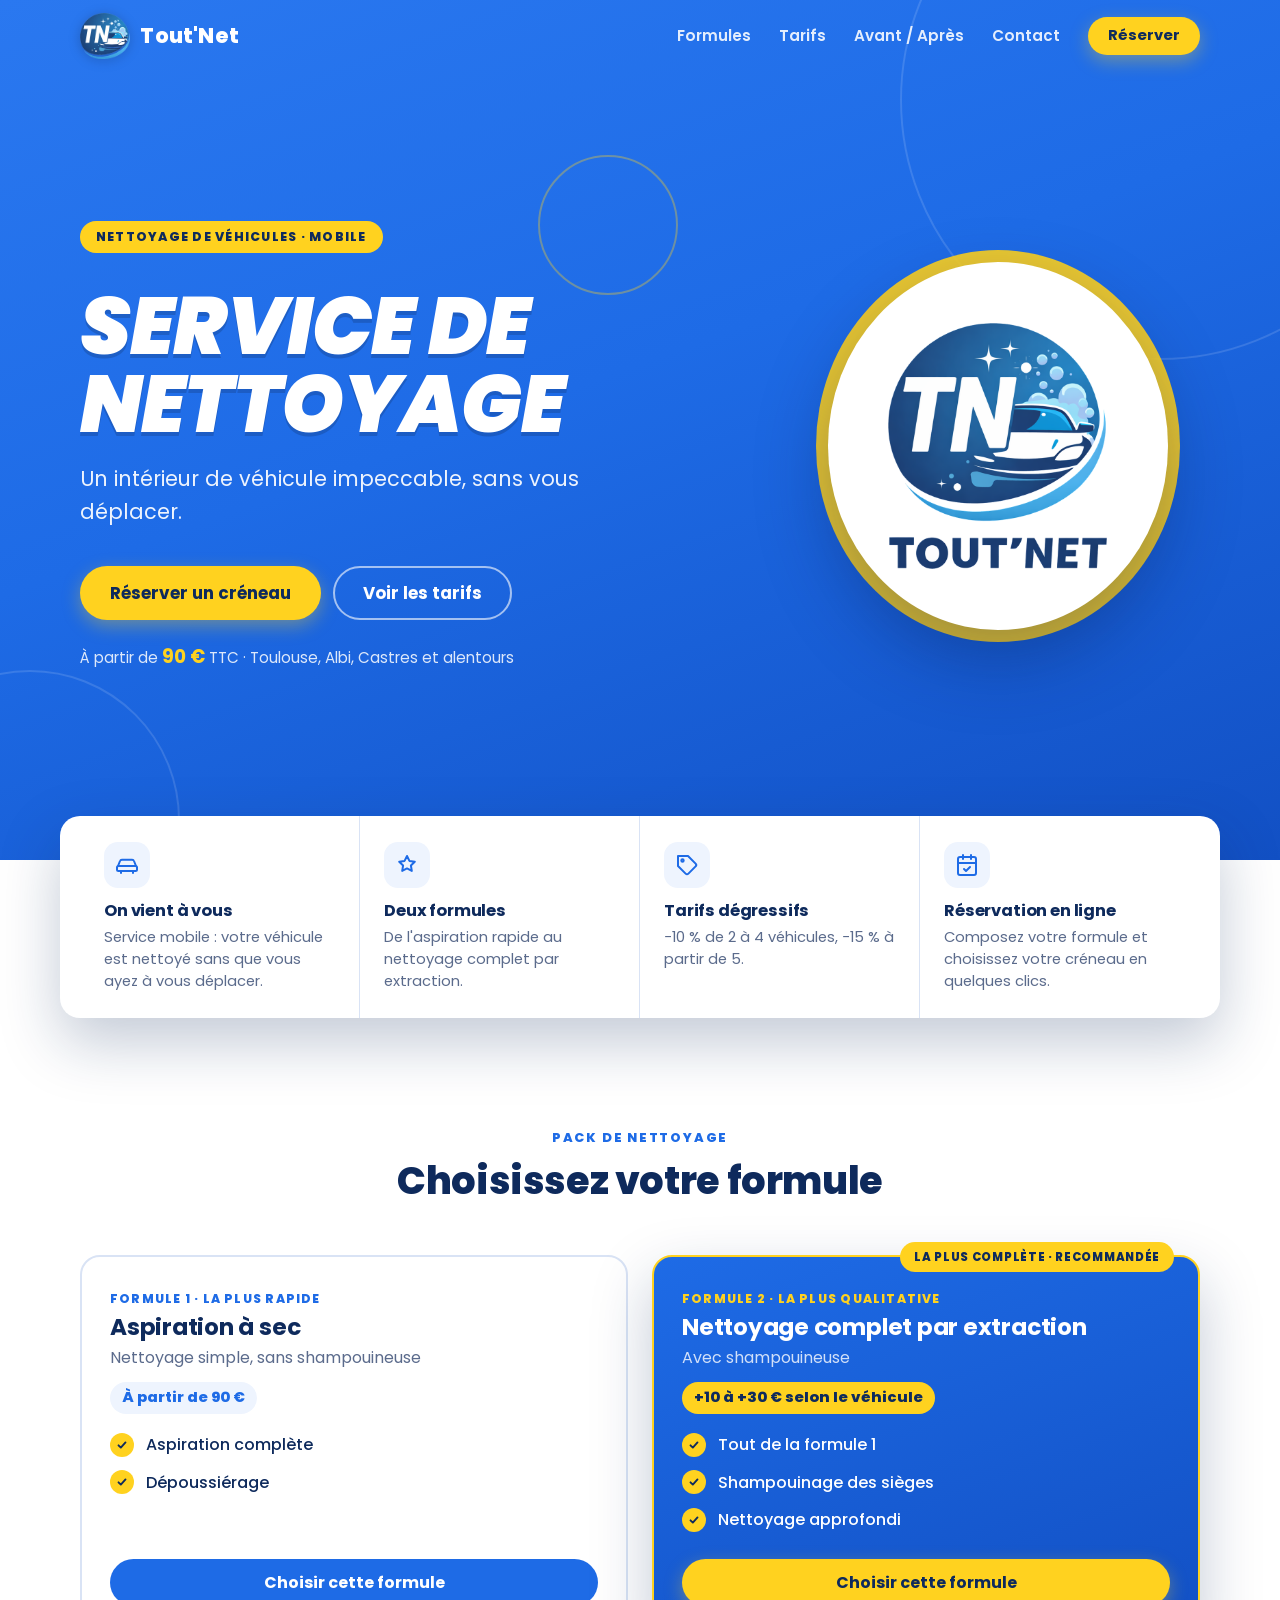
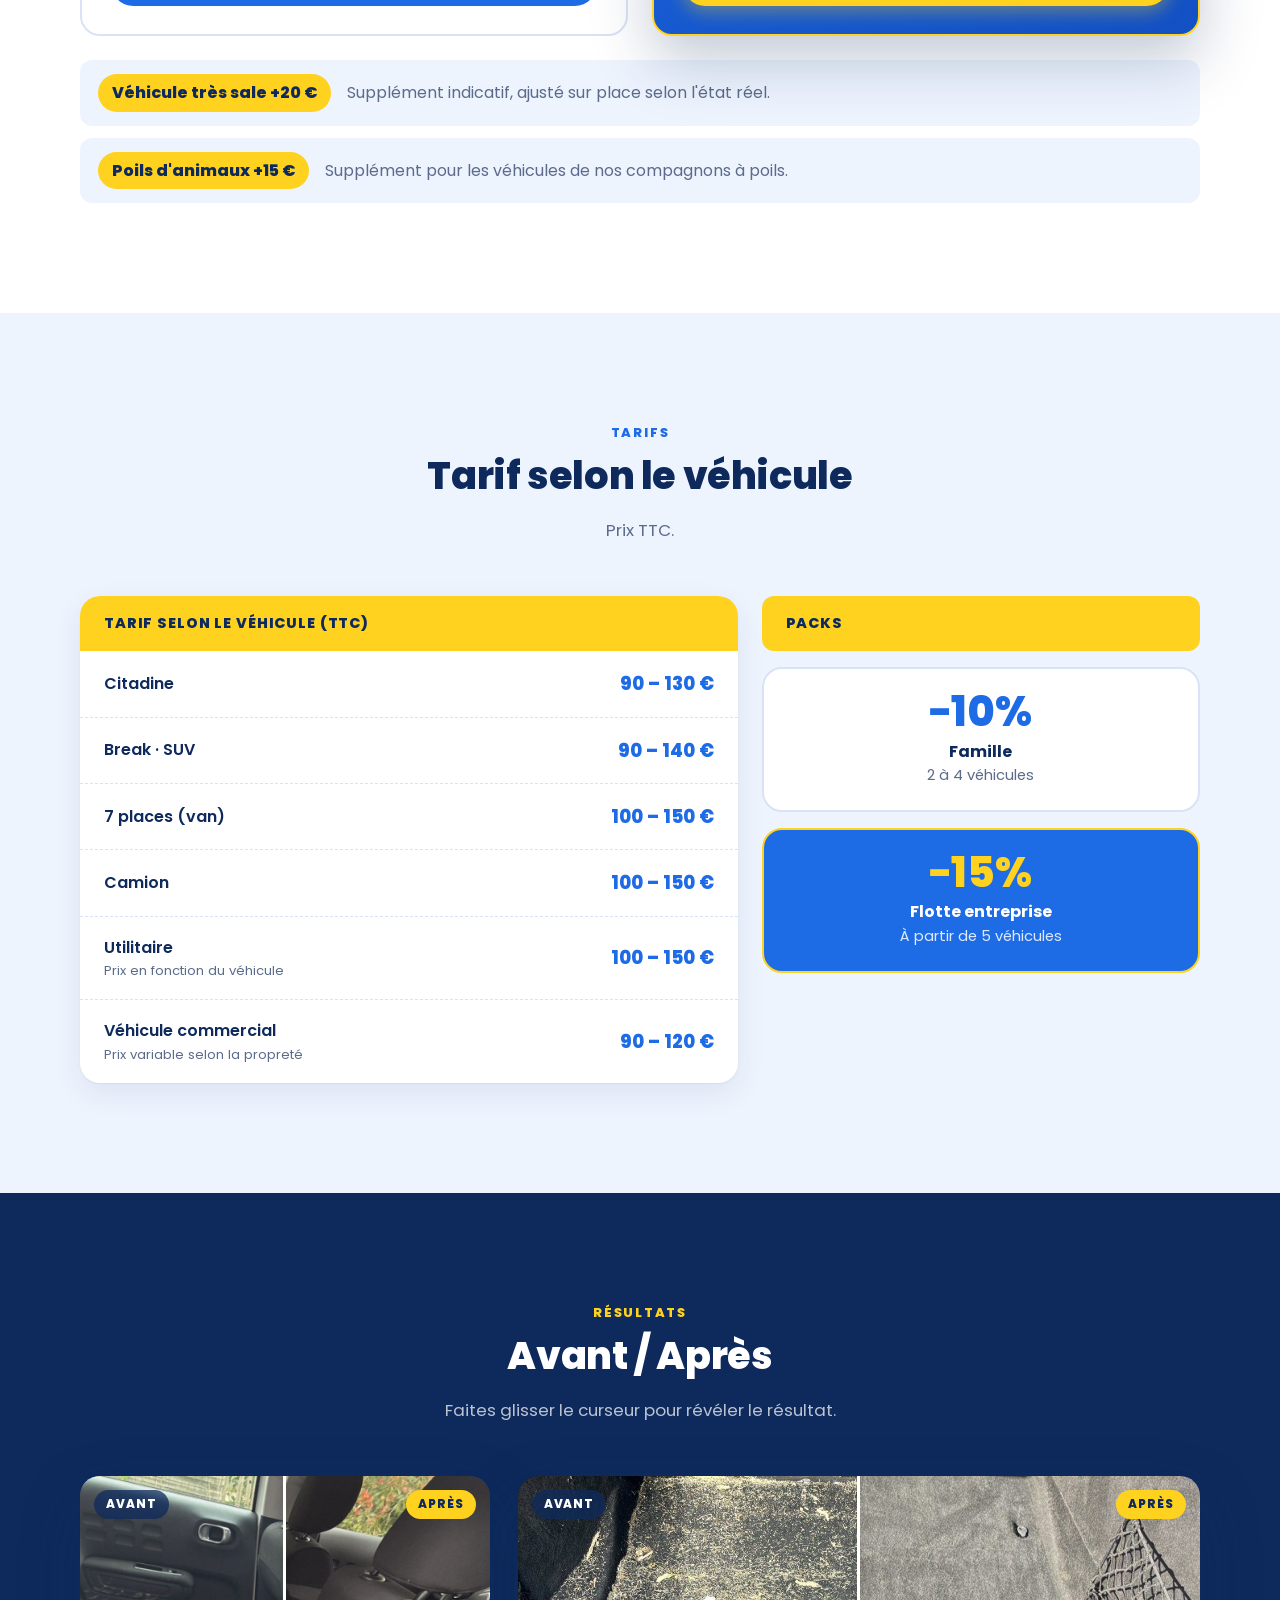
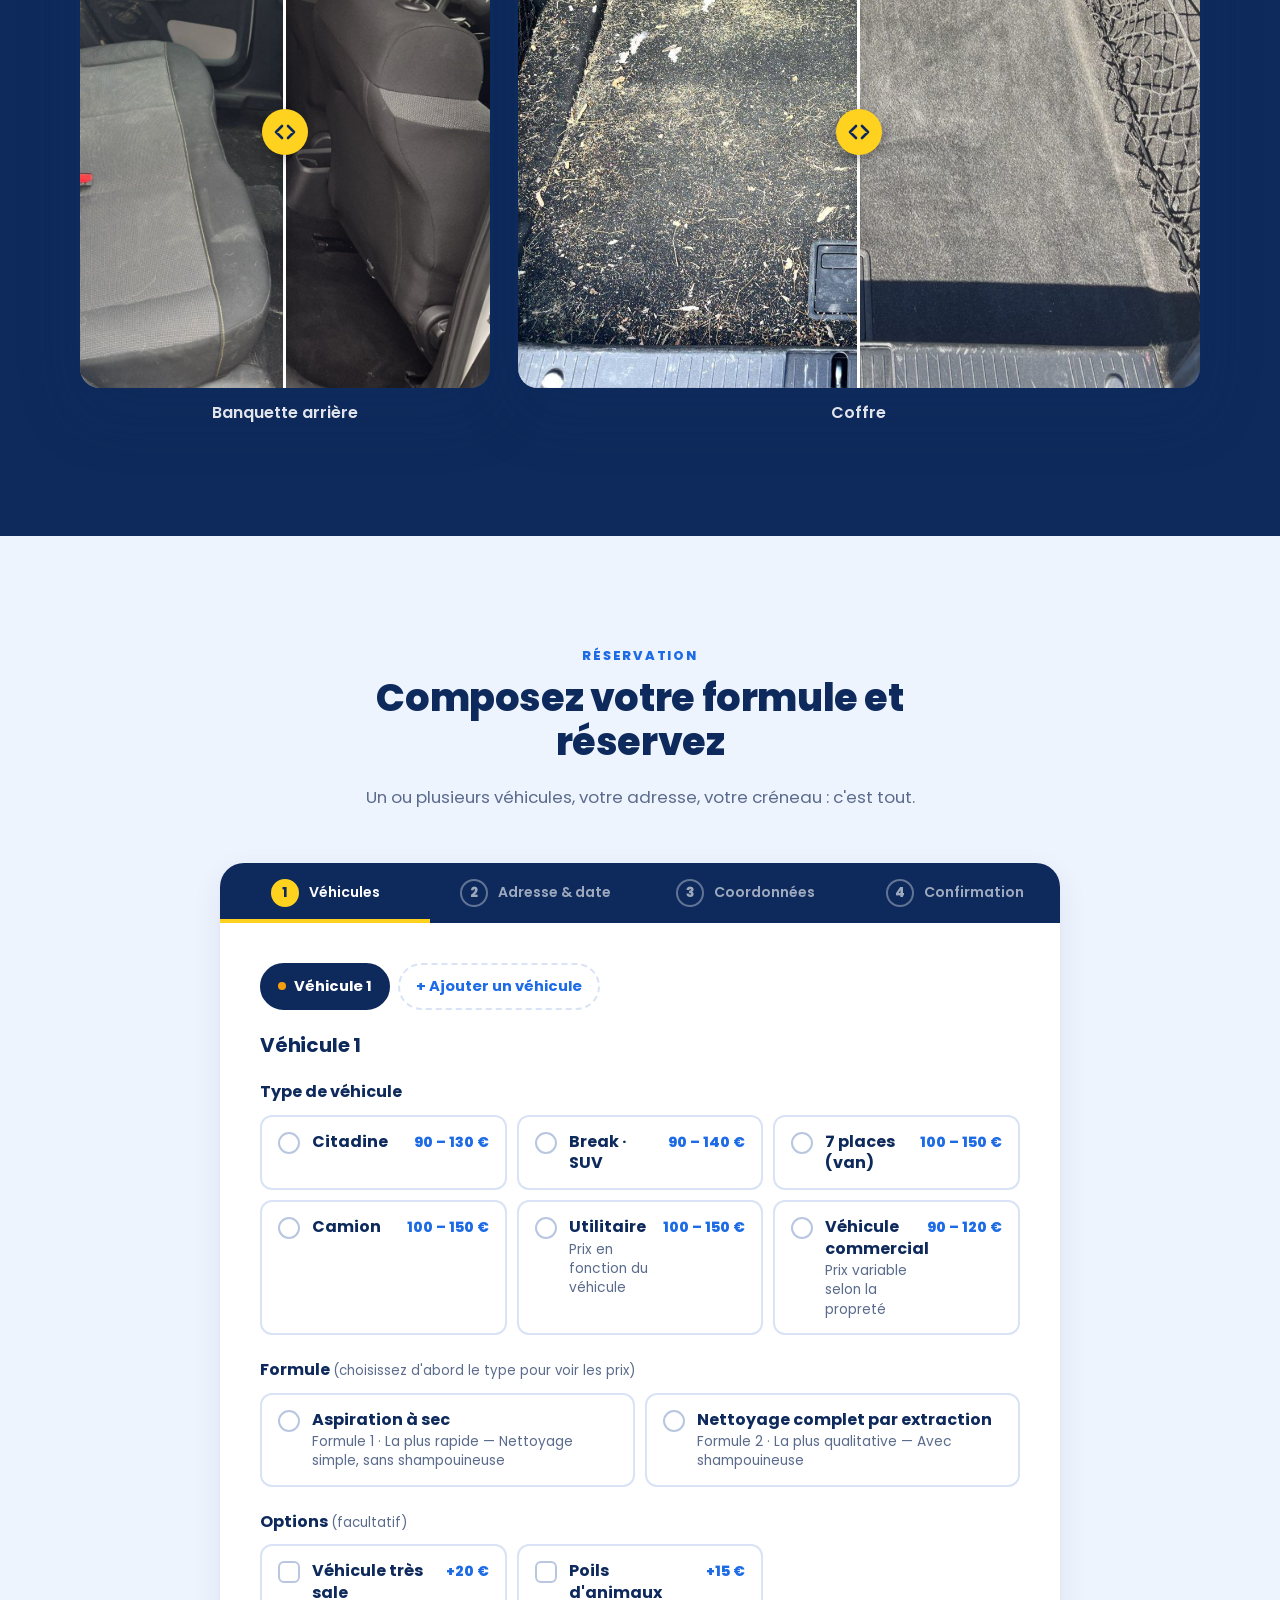
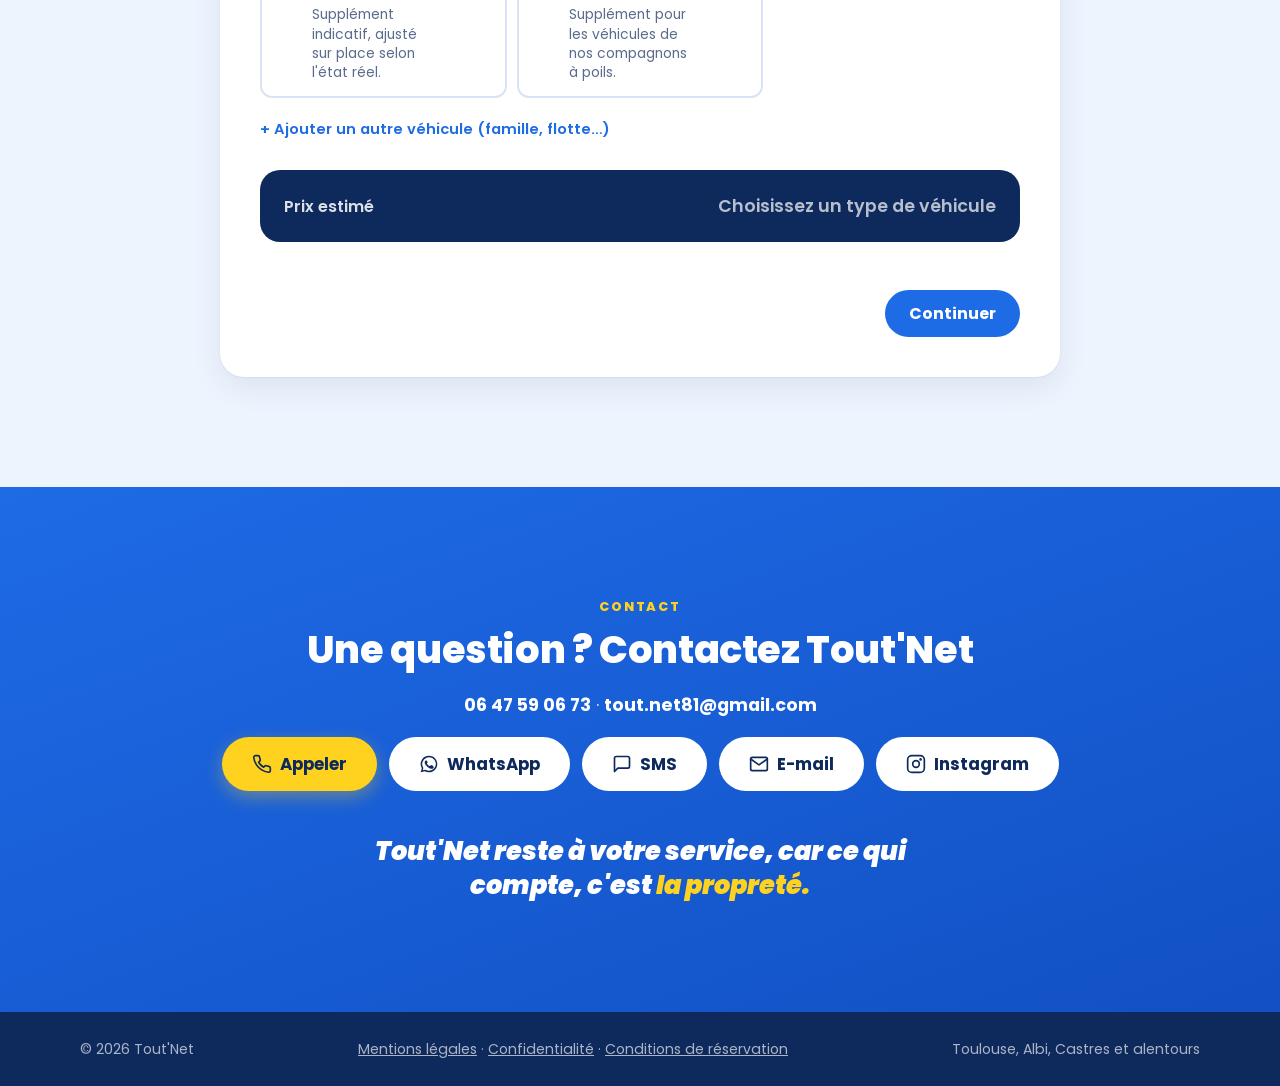
==== toutnet/site/index.html @ 3a89ee32 "Tout'Net : durée en bleu dans le calendrier, remise flotte, pages légales - Retrait de l'option « Vé" ====
<!doctype html>
<html lang="fr">
<head>
  <meta charset="utf-8">
  <meta name="viewport" content="width=device-width, initial-scale=1, viewport-fit=cover">
  <title>Tout'Net — Nettoyage de véhicules à domicile</title>
  <meta name="description" content="Tout'Net, nettoyage intérieur de véhicules à domicile. Aspiration à sec ou nettoyage complet par extraction, tarifs dégressifs et réservation en ligne.">
  <meta name="theme-color" content="#1559d6">

  <!-- Aperçu du lien partagé (Instagram, WhatsApp, SMS…) -->
  <meta property="og:type" content="website">
  <meta property="og:title" content="Tout'Net — Nettoyage de véhicules à domicile">
  <meta property="og:description" content="Un intérieur de véhicule impeccable, sans vous déplacer. Réservez votre créneau en ligne.">
  <meta property="og:image" content="assets/logo.png">

  <link rel="icon" href="assets/favicon.png" type="image/png">
  <link rel="apple-touch-icon" href="assets/apple-touch-icon.png">
  <link rel="stylesheet" href="css/fonts.css">
  <link rel="stylesheet" href="css/style.css">
</head>
<body>
  <a class="skip-link" href="#contenu">Aller au contenu</a>

  <!-- ============ EN-TÊTE ============ -->
  <header class="header" id="header">
    <div class="container header__inner">
      <a href="#accueil" class="brand" data-brand aria-label="Tout'Net — accueil"></a>
      <button class="nav-toggle" aria-expanded="false" aria-controls="nav" aria-label="Ouvrir le menu">
        <span></span><span></span><span></span>
      </button>
      <nav class="nav" id="nav" aria-label="Navigation principale">
        <a href="#formules">Formules</a>
        <a href="#tarifs">Tarifs</a>
        <a href="#avant-apres">Avant / Après</a>
        <a href="#contact">Contact</a>
        <a href="#reserver" class="btn btn--small btn--accent">Réserver</a>
      </nav>
    </div>
  </header>

  <main id="contenu">
    <!-- ============ ACCUEIL ============ -->
    <section class="hero" id="accueil">
      <div class="hero__deco" aria-hidden="true"><span></span><span></span><span></span></div>
      <div class="container hero__inner">
        <div class="hero__text">
          <p class="pill" data-badge></p>
          <h1 class="hero__title" data-accroche></h1>
          <p class="hero__lead" data-sous-accroche></p>
          <div class="hero__cta">
            <a href="#reserver" class="btn btn--accent btn--large">Réserver un créneau</a>
            <a href="#tarifs" class="btn btn--ghost btn--large">Voir les tarifs</a>
          </div>
          <p class="hero__from" data-hero-prix></p>
        </div>
        <div class="hero__logo" data-hero-logo></div>
      </div>
    </section>

    <!-- ============ AVANTAGES ============ -->
    <section class="perks" aria-label="Nos avantages">
      <div class="container perks__grid" data-avantages></div>
    </section>

    <!-- ============ PRÉSENTATION (masquée si vide) ============ -->
    <section class="section" id="presentation" data-presentation hidden>
      <div class="container about">
        <div class="about__media" data-presentation-photo></div>
        <div class="about__text">
          <p class="eyebrow">Présentation</p>
          <h2 data-presentation-titre></h2>
          <p data-presentation-texte></p>
        </div>
      </div>
    </section>

    <!-- ============ FORMULES ============ -->
    <section class="section" id="formules">
      <div class="container">
        <div class="section__head">
          <p class="eyebrow">Pack de nettoyage</p>
          <h2>Choisissez votre formule</h2>
        </div>
        <div class="formulas" data-formules></div>
        <div class="extras" data-options></div>
      </div>
    </section>

    <!-- ============ TARIFS ============ -->
    <section class="section section--tint" id="tarifs">
      <div class="container">
        <div class="section__head">
          <p class="eyebrow">Tarifs</p>
          <h2>Tarif selon le véhicule</h2>
          <p class="section__sub">Prix TTC.</p>
        </div>
        <div class="pricing">
          <div class="price-table" data-tarifs></div>
          <div class="packs" data-packs></div>
        </div>
      </div>
    </section>

    <!-- ============ AVANT / APRÈS ============ -->
    <section class="section section--dark" id="avant-apres">
      <div class="container">
        <div class="section__head">
          <p class="eyebrow">Résultats</p>
          <h2>Avant / Après</h2>
          <p class="section__sub">Faites glisser le curseur pour révéler le résultat.</p>
        </div>
        <div class="gallery" data-galerie></div>
      </div>
    </section>

    <!-- ============ RÉSERVATION ============ -->
    <section class="section section--tint" id="reserver">
      <div class="container container--narrow">
        <div class="section__head">
          <p class="eyebrow">Réservation</p>
          <h2>Composez votre formule et réservez</h2>
          <p class="section__sub">Un ou plusieurs véhicules, votre adresse, votre créneau : c'est tout.</p>
        </div>

        <div class="booking" data-booking>
          <ol class="steps" aria-label="Étapes de la réservation">
            <li class="steps__item"><span>1</span><em>Véhicules</em></li>
            <li class="steps__item"><span>2</span><em>Adresse &amp; date</em></li>
            <li class="steps__item"><span>3</span><em>Coordonnées</em></li>
            <li class="steps__item"><span>4</span><em>Confirmation</em></li>
          </ol>

          <form class="booking__form" data-form novalidate autocomplete="on">
            <!-- Étape 1 : véhicules -->
            <div class="step" data-step="1">
              <div class="vtabs" role="tablist" aria-label="Véhicules" data-vtabs></div>
              <div class="vpanel" data-vpanel></div>
              <div class="estimate" data-estimate aria-live="polite"></div>
            </div>

            <!-- Étape 2 : adresse & créneau -->
            <div class="step" data-step="2" hidden>
              <h3 class="step__title">Où intervient-on ?</h3>
              <p class="step__hint">Tout'Net se déplace à l'adresse de votre choix.</p>
              <div class="fields">
                <label class="field field--full">
                  <span>Adresse</span>
                  <input type="text" name="rue" autocomplete="street-address" placeholder="N° et nom de rue" required>
                </label>
                <label class="field">
                  <span>Code postal</span>
                  <input type="text" name="cp" autocomplete="postal-code" inputmode="numeric" maxlength="5" required>
                </label>
                <label class="field">
                  <span>Ville</span>
                  <input type="text" name="ville" autocomplete="address-level2" required>
                </label>
              </div>

              <h3 class="step__title">Choix de la date &amp; de l'heure</h3>
              <div class="slots" data-slots></div>
            </div>

            <!-- Étape 3 : coordonnées -->
            <div class="step" data-step="3" hidden>
              <h3 class="step__title">Vos coordonnées</h3>
              <div class="fields">
                <label class="field">
                  <span>Prénom</span>
                  <input type="text" name="prenom" autocomplete="given-name" required>
                </label>
                <label class="field">
                  <span>Nom</span>
                  <input type="text" name="nom" autocomplete="family-name" required>
                </label>
                <label class="field">
                  <span>Téléphone</span>
                  <input type="tel" name="telephone" autocomplete="tel" inputmode="tel" required>
                </label>
                <label class="field">
                  <span>E-mail</span>
                  <input type="email" name="email" autocomplete="email" inputmode="email" required>
                </label>
                <label class="field field--full">
                  <span>Précisions <small>(facultatif)</small></span>
                  <textarea name="remarques" rows="3" placeholder="Accès, stationnement, remarques sur le véhicule…"></textarea>
                </label>
                <!-- Piège anti-robots : ne pas remplir -->
                <label class="hp" aria-hidden="true">Site web <input type="text" name="website" tabindex="-1" autocomplete="off"></label>
              </div>
            </div>

            <!-- Étape 4 : confirmation -->
            <div class="step" data-step="4" hidden>
              <h3 class="step__title">Récapitulatif</h3>
              <div class="recap" data-recap></div>
              <div data-submit></div>
            </div>

            <p class="booking__error" data-error role="alert"></p>

            <div class="booking__nav" data-nav>
              <button type="button" class="btn btn--outline" data-prev hidden>Retour</button>
              <button type="button" class="btn btn--primary" data-next>Continuer</button>
            </div>
          </form>
        </div>
      </div>
    </section>

    <!-- ============ CONTACT ============ -->
    <section class="section section--blue" id="contact">
      <div class="container contact">
        <p class="eyebrow eyebrow--light">Contact</p>
        <h2>Une question ? Contactez Tout'Net</h2>
        <p class="contact__lines" data-contact-infos></p>
        <div class="contact__buttons" data-contact-buttons></div>
        <p class="contact__slogan" data-slogan></p>
      </div>
    </section>
  </main>

  <!-- ============ PIED DE PAGE ============ -->
  <footer class="footer">
    <div class="container footer__inner">
      <span data-footer-nom></span>
      <span class="footer__links"><a href="mentions-legales.html#mentions">Mentions légales</a> · <a href="mentions-legales.html#confidentialite">Confidentialité</a> · <a href="mentions-legales.html#conditions">Conditions de réservation</a></span>
      <span data-footer-zone></span>
    </div>
  </footer>

  <!-- Page de confirmation (après « Valider ma demande ») -->
  <div class="confirmation" data-confirmation role="dialog" aria-modal="true" aria-labelledby="confirmation-titre" hidden>
    <div class="confirmation__inner">
      <img class="confirmation__logo" src="assets/logo.png" alt="Tout'Net" width="120" height="135">
      <div class="done" data-confirmation-body></div>
    </div>
  </div>

  <!-- Bouton d'action fixe (mobile) -->
  <a href="#reserver" class="sticky-cta btn btn--accent" data-sticky-cta>Réserver un créneau</a>

  <script src="js/config.js"></script>
  <script src="js/main.js"></script>
  <script src="js/reservation.js"></script>
</body>
</html>
---- toutnet/site/css/fonts.css ----
/* Police Poppins hébergée sur le site (pas d'appel à Google Fonts). Licence : SIL Open Font License. */
@font-face {
  font-family: 'Poppins';
  font-style: italic;
  font-weight: 800;
  font-display: swap;
  src: url(../assets/fonts/poppins-800-italic.woff2) format('woff2');
  unicode-range: U+0000-00FF, U+0131, U+0152-0153, U+02BB-02BC, U+02C6, U+02DA, U+02DC, U+0304, U+0308, U+0329, U+2000-206F, U+20AC, U+2122, U+2191, U+2193, U+2212, U+2215, U+FEFF, U+FFFD;
}
@font-face {
  font-family: 'Poppins';
  font-style: italic;
  font-weight: 900;
  font-display: swap;
  src: url(../assets/fonts/poppins-900-italic.woff2) format('woff2');
  unicode-range: U+0000-00FF, U+0131, U+0152-0153, U+02BB-02BC, U+02C6, U+02DA, U+02DC, U+0304, U+0308, U+0329, U+2000-206F, U+20AC, U+2122, U+2191, U+2193, U+2212, U+2215, U+FEFF, U+FFFD;
}
@font-face {
  font-family: 'Poppins';
  font-style: normal;
  font-weight: 400;
  font-display: swap;
  src: url(../assets/fonts/poppins-400.woff2) format('woff2');
  unicode-range: U+0000-00FF, U+0131, U+0152-0153, U+02BB-02BC, U+02C6, U+02DA, U+02DC, U+0304, U+0308, U+0329, U+2000-206F, U+20AC, U+2122, U+2191, U+2193, U+2212, U+2215, U+FEFF, U+FFFD;
}
@font-face {
  font-family: 'Poppins';
  font-style: normal;
  font-weight: 500;
  font-display: swap;
  src: url(../assets/fonts/poppins-500.woff2) format('woff2');
  unicode-range: U+0000-00FF, U+0131, U+0152-0153, U+02BB-02BC, U+02C6, U+02DA, U+02DC, U+0304, U+0308, U+0329, U+2000-206F, U+20AC, U+2122, U+2191, U+2193, U+2212, U+2215, U+FEFF, U+FFFD;
}
@font-face {
  font-family: 'Poppins';
  font-style: normal;
  font-weight: 600;
  font-display: swap;
  src: url(../assets/fonts/poppins-600.woff2) format('woff2');
  unicode-range: U+0000-00FF, U+0131, U+0152-0153, U+02BB-02BC, U+02C6, U+02DA, U+02DC, U+0304, U+0308, U+0329, U+2000-206F, U+20AC, U+2122, U+2191, U+2193, U+2212, U+2215, U+FEFF, U+FFFD;
}
@font-face {
  font-family: 'Poppins';
  font-style: normal;
  font-weight: 700;
  font-display: swap;
  src: url(../assets/fonts/poppins-700.woff2) format('woff2');
  unicode-range: U+0000-00FF, U+0131, U+0152-0153, U+02BB-02BC, U+02C6, U+02DA, U+02DC, U+0304, U+0308, U+0329, U+2000-206F, U+20AC, U+2122, U+2191, U+2193, U+2212, U+2215, U+FEFF, U+FFFD;
}
@font-face {
  font-family: 'Poppins';
  font-style: normal;
  font-weight: 800;
  font-display: swap;
  src: url(../assets/fonts/poppins-800.woff2) format('woff2');
  unicode-range: U+0000-00FF, U+0131, U+0152-0153, U+02BB-02BC, U+02C6, U+02DA, U+02DC, U+0304, U+0308, U+0329, U+2000-206F, U+20AC, U+2122, U+2191, U+2193, U+2212, U+2215, U+FEFF, U+FFFD;
}
---- toutnet/site/css/style.css ----
/* =====================================================================
   TOUT'NET — STYLES
   Identité : bleu (logo / flyer) + jaune d'accent, police Poppins.
   Toutes les couleurs sont regroupées dans les variables ci-dessous.
   ===================================================================== */
:root {
  --c-blue: #1e6be6;        /* bleu principal (fond du flyer) */
  --c-blue-hover: #1557cc;
  --c-blue-deep: #1250c4;
  --c-navy: #0e2a5c;        /* bleu nuit (texte du logo) */
  --c-navy-2: #143a78;
  --c-sky: #5bb4f2;         /* bleu clair (vague du logo) */
  --c-yellow: #ffd21f;      /* jaune d'accent */
  --c-yellow-hover: #ffc800;
  --c-tint: #eef4fe;        /* fond bleuté clair */
  --c-text: #0e2a5c;
  --c-muted: #5b6b8c;
  --c-line: #d9e3f5;
  --c-white: #ffffff;
  --c-error: #d92d20;
  --c-success: #12a150;

  --font: "Poppins", system-ui, -apple-system, "Segoe UI", Roboto, Arial, sans-serif;
  --radius: 20px;
  --radius-sm: 12px;
  --shadow: 0 1px 2px rgba(14, 42, 92, .06), 0 10px 30px rgba(14, 42, 92, .08);
  --shadow-lg: 0 24px 60px rgba(14, 42, 92, .25);
  --header-h: 72px;
  --gutter: 20px;
}

*, *::before, *::after { box-sizing: border-box; }
[hidden] { display: none !important; }
html { scroll-behavior: smooth; scroll-padding-top: calc(var(--header-h) + 8px); -webkit-text-size-adjust: 100%; }
body {
  margin: 0; font-family: var(--font); font-size: 16px; line-height: 1.6;
  color: var(--c-text); background: var(--c-white);
  -webkit-font-smoothing: antialiased; overflow-x: hidden;
}
img { max-width: 100%; display: block; }
h1, h2, h3 { line-height: 1.15; margin: 0 0 .5em; letter-spacing: -.01em; font-weight: 800; }
h2 { font-size: clamp(1.7rem, 4vw, 2.4rem); }
h3 { font-size: 1.15rem; font-weight: 700; }
p { margin: 0 0 1em; }
a { color: inherit; }
button, input, textarea { font: inherit; }

.container { width: 100%; max-width: 1160px; margin: 0 auto; padding: 0 var(--gutter); }
.container--narrow { max-width: 880px; }
.skip-link { position: absolute; left: -9999px; top: 0; background: var(--c-white); padding: 8px 12px; z-index: 100; }
.skip-link:focus { left: 8px; top: 8px; }
:focus-visible { outline: 3px solid var(--c-yellow); outline-offset: 2px; }

.reperes .tbd { text-decoration: underline dashed rgba(91, 107, 140, .6); text-underline-offset: 4px; }
.tbd-muted { color: var(--c-muted); font-style: italic; }
.section--dark .tbd-muted { color: rgba(255,255,255,.6); }

/* ---------- Boutons ---------- */
.btn {
  display: inline-flex; align-items: center; justify-content: center; gap: 8px;
  padding: 12px 22px; border-radius: 999px; border: 2px solid transparent;
  font-weight: 700; font-size: 1rem; line-height: 1.2; text-decoration: none; text-align: center;
  cursor: pointer; transition: background .2s, color .2s, border-color .2s, transform .1s, box-shadow .2s;
  -webkit-tap-highlight-color: transparent;
}
.btn:active { transform: scale(.98); }
.btn:disabled { opacity: .55; cursor: not-allowed; }
.btn--primary { background: var(--c-blue); color: var(--c-white); }
.btn--primary:hover:not(:disabled) { background: var(--c-blue-hover); }
.btn--accent { background: var(--c-yellow); color: var(--c-navy); box-shadow: 0 6px 18px rgba(255, 210, 31, .35); }
.btn--accent:hover { background: var(--c-yellow-hover); }
.btn--ghost { border-color: rgba(255,255,255,.6); color: var(--c-white); }
.btn--ghost:hover { background: rgba(255,255,255,.12); border-color: var(--c-white); }
.btn--outline { border-color: var(--c-line); color: var(--c-navy); background: var(--c-white); }
.btn--outline:hover { border-color: var(--c-blue); color: var(--c-blue); }
.btn--white { background: var(--c-white); color: var(--c-navy); }
.btn--white:hover { background: var(--c-tint); }
.btn--small { padding: 8px 18px; font-size: .92rem; }
.btn--large { padding: 15px 28px; font-size: 1.05rem; }
.btn--block { width: 100%; }
.btn svg { width: 20px; height: 20px; flex: none; }

.pill {
  display: inline-block; background: var(--c-yellow); color: var(--c-navy); font-weight: 800;
  font-size: .78rem; letter-spacing: .1em; text-transform: uppercase; padding: 6px 16px; border-radius: 999px;
}
.eyebrow { text-transform: uppercase; letter-spacing: .14em; font-size: .8rem; font-weight: 800; color: var(--c-blue); margin-bottom: .8em; }
.eyebrow--light, .section--dark .eyebrow { color: var(--c-yellow); }

/* ---------- En-tête ---------- */
.header { position: fixed; inset: 0 0 auto; z-index: 50; height: var(--header-h); transition: background .25s, box-shadow .25s; }
.header.is-scrolled, .header.is-open { background: rgba(14, 42, 92, .94); backdrop-filter: blur(12px); -webkit-backdrop-filter: blur(12px); box-shadow: 0 6px 24px rgba(14,42,92,.25); }
.header__inner { height: 100%; display: flex; align-items: center; justify-content: space-between; gap: 16px; }
.brand { color: var(--c-white); text-decoration: none; font-weight: 800; font-size: 1.3rem; display: flex; align-items: center; gap: 10px; letter-spacing: .01em; }
.brand img { height: 46px; width: auto; filter: drop-shadow(0 2px 6px rgba(0,0,0,.2)); }
.nav { display: flex; align-items: center; gap: 28px; }
.nav a:not(.btn) { color: rgba(255,255,255,.88); text-decoration: none; font-weight: 600; font-size: .95rem; }
.nav a:not(.btn):hover { color: var(--c-yellow); }
.nav-toggle { display: none; background: none; border: 0; padding: 10px; margin-right: -10px; cursor: pointer; }
.nav-toggle span { display: block; width: 24px; height: 2px; background: var(--c-white); margin: 5px 0; border-radius: 2px; transition: transform .25s, opacity .25s; }
.nav-toggle[aria-expanded="true"] span:nth-child(1) { transform: translateY(7px) rotate(45deg); }
.nav-toggle[aria-expanded="true"] span:nth-child(2) { opacity: 0; }
.nav-toggle[aria-expanded="true"] span:nth-child(3) { transform: translateY(-7px) rotate(-45deg); }
@media (max-width: 860px) {
  .nav-toggle { display: block; }
  .nav {
    position: fixed; top: var(--header-h); left: 0; right: 0; flex-direction: column; align-items: stretch; gap: 0;
    background: rgba(14, 42, 92, .98); padding: 8px var(--gutter) 24px;
    transform: translateY(-8px); opacity: 0; visibility: hidden; transition: opacity .2s, transform .2s, visibility .2s;
  }
  .header.is-open .nav { transform: none; opacity: 1; visibility: visible; }
  .nav a:not(.btn) { padding: 14px 0; border-bottom: 1px solid rgba(255,255,255,.1); font-size: 1.05rem; }
  .nav .btn { margin-top: 16px; padding: 14px; }
}

/* ---------- Accueil ---------- */
.hero {
  position: relative; color: var(--c-white); overflow: hidden;
  background: linear-gradient(160deg, #2a78f0 0%, var(--c-blue) 45%, var(--c-blue-deep) 100%);
  padding: calc(var(--header-h) + 48px) 0 88px;
  min-height: min(100svh, 860px); display: flex; align-items: center;
}
.hero__deco span { position: absolute; border-radius: 50%; border: 2px solid rgba(255,255,255,.13); }
.hero__deco span:nth-child(1) { width: 520px; height: 520px; right: -140px; top: -160px; }
.hero__deco span:nth-child(2) { width: 300px; height: 300px; left: -120px; bottom: -110px; }
.hero__deco span:nth-child(3) { width: 140px; height: 140px; left: 42%; top: 18%; border-color: rgba(255,210,31,.35); }
.hero__inner { position: relative; display: grid; grid-template-columns: 1.25fr .75fr; gap: 40px; align-items: center; }
.hero__title {
  font-size: clamp(2.6rem, 8vw, 5rem); font-weight: 900; font-style: italic; text-transform: uppercase;
  line-height: .98; letter-spacing: -.01em; margin: 22px 0 18px; text-shadow: 0 4px 0 rgba(14, 42, 92, .25);
}
.hero__lead { font-size: clamp(1.05rem, 2.4vw, 1.3rem); color: rgba(255,255,255,.92); max-width: 560px; margin-bottom: 1.8em; }
.hero__cta { display: flex; flex-wrap: wrap; gap: 12px; }
.hero__from { margin: 22px 0 0; color: rgba(255,255,255,.85); font-size: .95rem; }
.hero__from strong { color: var(--c-yellow); font-size: 1.15rem; }
.hero__logo { display: grid; place-items: center; }
.hero__logo-badge {
  width: min(340px, 100%); aspect-ratio: 1; border-radius: 50%; background: var(--c-white);
  display: grid; place-items: center; padding: 15%; box-shadow: 0 30px 70px rgba(10, 30, 80, .35), 0 0 0 12px rgba(255,210,31,.9);
}
.hero__logo-badge img { width: 100%; height: 100%; object-fit: contain; }
@media (max-width: 860px) {
  .hero { min-height: 0; padding-bottom: 64px; }
  .hero__inner { grid-template-columns: 1fr; gap: 24px; }
  .hero__logo { order: -1; justify-content: start; }
  .hero__deco span:nth-child(3) { display: none; }
  .hero__logo-badge { width: 120px; box-shadow: 0 16px 40px rgba(10,30,80,.35), 0 0 0 6px rgba(255,210,31,.9); }
  .hero__title { margin-top: 16px; }
}

/* ---------- Avantages ---------- */
.perks { position: relative; z-index: 2; margin-top: -44px; }
.perks__grid {
  display: grid; grid-template-columns: repeat(4, 1fr); gap: 0;
  background: var(--c-white); border-radius: var(--radius); box-shadow: var(--shadow-lg); overflow: hidden;
}
.perk { padding: 26px 24px; border-right: 1px solid var(--c-line); }
.perk:last-child { border-right: 0; }
.perk__icon { width: 46px; height: 46px; border-radius: 14px; display: grid; place-items: center; background: var(--c-tint); color: var(--c-blue); margin-bottom: 14px; }
.perk__icon svg { width: 24px; height: 24px; }
.perk h3 { font-size: 1.02rem; margin-bottom: .3em; }
.perk p { color: var(--c-muted); font-size: .92rem; margin: 0; line-height: 1.5; }
@media (max-width: 960px) {
  .perks__grid { grid-template-columns: 1fr 1fr; }
  .perk:nth-child(2) { border-right: 0; }
  .perk:nth-child(-n+2) { border-bottom: 1px solid var(--c-line); }
}
@media (max-width: 520px) {
  .perks__grid { grid-template-columns: 1fr; }
  .perk { border-right: 0; border-bottom: 1px solid var(--c-line); display: grid; grid-template-columns: 46px 1fr; column-gap: 16px; padding: 20px; }
  .perk:last-child { border-bottom: 0; }
  .perk__icon { grid-row: span 2; margin: 0; }
}

/* ---------- Sections ---------- */
.section { padding: clamp(64px, 10vw, 110px) 0; }
.section--tint { background: var(--c-tint); }
.section--dark { background: var(--c-navy); color: var(--c-white); }
.section--blue { background: linear-gradient(160deg, var(--c-blue) 0%, var(--c-blue-deep) 100%); color: var(--c-white); }
.section__head { text-align: center; max-width: 680px; margin: 0 auto clamp(32px, 6vw, 52px); }
.section__sub { color: var(--c-muted); font-size: 1.05rem; margin: 0; }
.section--dark .section__sub { color: rgba(255,255,255,.72); }

/* ---------- Présentation ---------- */
.about { display: grid; grid-template-columns: 1fr 1.2fr; gap: clamp(32px, 6vw, 72px); align-items: center; }
.about__media { aspect-ratio: 4 / 5; border-radius: var(--radius); overflow: hidden; background: var(--c-tint); }
.about__media img { width: 100%; height: 100%; object-fit: cover; }
.about__text p { color: var(--c-muted); font-size: 1.08rem; white-space: pre-line; }
@media (max-width: 760px) { .about { grid-template-columns: 1fr; } .about__media { aspect-ratio: 4 / 3; } }

/* ---------- Formules ---------- */
.formulas { display: grid; grid-template-columns: 1fr 1fr; gap: 24px; align-items: stretch; }
@media (max-width: 760px) { .formulas { grid-template-columns: 1fr; } }
.formula {
  position: relative; display: flex; flex-direction: column; background: var(--c-white);
  border: 2px solid var(--c-line); border-radius: var(--radius); padding: 32px 28px 28px;
}
.formula__tag { font-size: .76rem; font-weight: 800; letter-spacing: .1em; text-transform: uppercase; color: var(--c-blue); margin-bottom: 6px; }
.formula h3 { font-size: 1.45rem; margin-bottom: 4px; }
.formula__sub { color: var(--c-muted); margin-bottom: 18px; }
.formula__price { display: inline-block; align-self: flex-start; font-weight: 800; color: var(--c-blue); background: var(--c-tint); padding: 4px 12px; border-radius: 999px; margin: -6px 0 18px; font-size: .92rem; }
.formula--featured .formula__price { color: var(--c-navy); background: var(--c-yellow); }
.formula ul { list-style: none; padding: 0; margin: 0 0 26px; display: grid; gap: 12px; }
.formula li { display: flex; align-items: center; gap: 12px; font-weight: 500; }
.check {
  width: 24px; height: 24px; border-radius: 50%; flex: none; background: var(--c-yellow) url("data:image/svg+xml,%3Csvg xmlns='http://www.w3.org/2000/svg' viewBox='0 0 24 24' fill='none' stroke='%230e2a5c' stroke-width='3.2' stroke-linecap='round' stroke-linejoin='round'%3E%3Cpath d='M6 12.5l4 4 8-9'/%3E%3C/svg%3E") center / 14px no-repeat;
}
.formula .btn { margin-top: auto; }
.formula--featured { background: linear-gradient(160deg, var(--c-blue) 0%, var(--c-blue-deep) 100%); border-color: var(--c-yellow); color: var(--c-white); box-shadow: var(--shadow-lg); }
.formula--featured .formula__tag { color: var(--c-yellow); }
.formula--featured .formula__sub { color: rgba(255,255,255,.8); }
.formula__badge {
  position: absolute; top: -15px; right: 24px; background: var(--c-yellow); color: var(--c-navy);
  font-size: .72rem; font-weight: 800; letter-spacing: .06em; text-transform: uppercase; padding: 6px 14px; border-radius: 999px;
}
.extras { margin-top: 24px; display: grid; gap: 12px; }
.extra {
  display: flex; align-items: center; gap: 16px; flex-wrap: wrap; background: var(--c-tint);
  border-radius: var(--radius-sm); padding: 14px 18px;
}
.extra__price { background: var(--c-yellow); color: var(--c-navy); font-weight: 800; padding: 6px 14px; border-radius: 999px; white-space: nowrap; }
.extra p { margin: 0; color: var(--c-muted); }

/* ---------- Tarifs ---------- */
.pricing { display: grid; grid-template-columns: 1.5fr 1fr; gap: 24px; align-items: start; }
@media (max-width: 860px) { .pricing { grid-template-columns: 1fr; } }
.price-table { background: var(--c-white); border-radius: var(--radius); box-shadow: var(--shadow); overflow: hidden; }
.price-table__head { background: var(--c-yellow); color: var(--c-navy); font-weight: 800; letter-spacing: .06em; text-transform: uppercase; font-size: .9rem; padding: 16px 24px; }
.price-row { display: flex; justify-content: space-between; align-items: center; gap: 16px; padding: 18px 24px; border-bottom: 1px dashed var(--c-line); }
.price-row:last-child { border-bottom: 0; }
.price-row__name { font-weight: 600; }
.price-row__name small { display: block; font-weight: 400; color: var(--c-muted); font-size: .82rem; }
.price-row__price { font-weight: 800; color: var(--c-blue); font-size: 1.15rem; white-space: nowrap; }
.packs { display: grid; gap: 16px; }
.packs__title { background: var(--c-yellow); color: var(--c-navy); font-weight: 800; letter-spacing: .06em; text-transform: uppercase; font-size: .9rem; padding: 16px 24px; border-radius: var(--radius-sm); }
.pack { background: var(--c-white); border: 2px solid var(--c-line); border-radius: var(--radius); padding: 22px; text-align: center; }
.pack__value { font-size: 2.6rem; font-weight: 900; line-height: 1; color: var(--c-blue); margin-bottom: 6px; }
.pack__name { font-weight: 700; }
.pack__desc { color: var(--c-muted); font-size: .92rem; }
.pack--strong { background: var(--c-blue); border-color: var(--c-yellow); color: var(--c-white); }
.pack--strong .pack__value { color: var(--c-yellow); }
.pack--strong .pack__desc { color: rgba(255,255,255,.85); }
.pricing__cta { margin-top: 32px; text-align: center; }

/* ---------- Avant / Après ---------- */
/* Les photos d'une même rangée ont la même hauteur (largeur proportionnelle au format) */
.gallery { display: flex; flex-wrap: wrap; gap: 28px; align-items: flex-start; }
.gallery figure { margin: 0; flex: var(--r, 1) 1 0; min-width: 260px; }
@media (max-width: 700px) { .gallery { display: grid; grid-template-columns: 1fr; } .gallery figure { min-width: 0; } }
.gallery figcaption { margin-top: 12px; font-weight: 600; text-align: center; }
.ba {
  --pos: 50%; position: relative; aspect-ratio: 4 / 3; border-radius: var(--radius); overflow: hidden;
  background: var(--c-navy-2); user-select: none; -webkit-user-select: none; touch-action: pan-y; box-shadow: var(--shadow-lg); cursor: ew-resize;
}
.ba img { position: absolute; inset: 0; width: 100%; height: 100%; object-fit: cover; pointer-events: none; }
.ba__before { clip-path: inset(0 calc(100% - var(--pos)) 0 0); }
.ba__label {
  position: absolute; top: 14px; padding: 5px 12px; border-radius: 999px; font-size: .74rem; font-weight: 800;
  letter-spacing: .08em; text-transform: uppercase; background: rgba(14, 42, 92, .75); color: var(--c-white); pointer-events: none;
}
.ba__label--before { left: 14px; }
.ba__label--after { right: 14px; background: var(--c-yellow); color: var(--c-navy); }
.ba__handle { position: absolute; top: 0; bottom: 0; left: var(--pos); width: 3px; margin-left: -1.5px; background: var(--c-white); pointer-events: none; box-shadow: 0 0 12px rgba(0,0,0,.35); }
.ba__handle::after {
  content: ""; position: absolute; top: 50%; left: 50%; width: 46px; height: 46px; transform: translate(-50%, -50%);
  border-radius: 50%; background: var(--c-yellow) url("data:image/svg+xml,%3Csvg xmlns='http://www.w3.org/2000/svg' viewBox='0 0 24 24' fill='none' stroke='%230e2a5c' stroke-width='2.6' stroke-linecap='round' stroke-linejoin='round'%3E%3Cpath d='M9 6l-6 6 6 6M15 6l6 6-6 6'/%3E%3C/svg%3E") center / 24px no-repeat;
  box-shadow: 0 4px 14px rgba(0,0,0,.3);
}
.ba__range { position: absolute; inset: 0; width: 100%; height: 100%; margin: 0; opacity: 0; cursor: ew-resize; -webkit-appearance: none; appearance: none; touch-action: pan-y; }
.ba__range:focus-visible + .ba__handle::after { outline: 3px solid var(--c-white); outline-offset: 3px; }

/* ---------- Réservation ---------- */
.booking { background: var(--c-white); border-radius: calc(var(--radius) + 4px); box-shadow: var(--shadow); overflow: hidden; }
.steps { list-style: none; margin: 0; padding: 0; display: grid; grid-template-columns: repeat(4, 1fr); background: var(--c-navy); }
.steps__item { display: flex; align-items: center; justify-content: center; gap: 10px; padding: 16px 6px; color: rgba(255,255,255,.6); font-size: .88rem; position: relative; }
.steps__item span { width: 28px; height: 28px; border-radius: 50%; display: grid; place-items: center; flex: none; border: 2px solid rgba(255,255,255,.35); font-weight: 800; font-size: .82rem; }
.steps__item em { font-style: normal; font-weight: 600; }
.steps__item::after { content: ""; position: absolute; left: 0; right: 0; bottom: 0; height: 4px; background: transparent; }
.steps__item.is-active { color: var(--c-white); }
.steps__item.is-active span { background: var(--c-yellow); border-color: var(--c-yellow); color: var(--c-navy); }
.steps__item.is-active::after { background: var(--c-yellow); }
.steps__item.is-done span { background: rgba(255,255,255,.18); border-color: transparent; color: var(--c-white); }
@media (max-width: 600px) { .steps__item { flex-direction: column; gap: 4px; padding: 12px 2px; font-size: .7rem; } }

.booking__form { padding: clamp(20px, 5vw, 40px); }
.step__title { font-size: clamp(1.15rem, 3vw, 1.4rem); margin: 0 0 6px; }
.step__title:not(:first-child) { margin-top: 32px; }
.step__hint { color: var(--c-muted); margin: 0 0 16px; }
.group-label { font-weight: 700; margin: 22px 0 10px; display: block; }
.group-label:first-child { margin-top: 0; }
.group-label small { font-weight: 400; color: var(--c-muted); }

/* Onglets véhicules */
.vtabs { display: flex; gap: 8px; overflow-x: auto; padding-bottom: 4px; margin-bottom: 20px; scrollbar-width: thin; }
.vtab {
  flex: none; display: inline-flex; align-items: center; gap: 8px; padding: 10px 16px; border-radius: 999px;
  border: 2px solid var(--c-line); background: var(--c-white); color: var(--c-navy); font-weight: 700; font-size: .92rem; cursor: pointer;
}
.vtab.is-active { background: var(--c-navy); border-color: var(--c-navy); color: var(--c-white); }
.vtab__dot { width: 8px; height: 8px; border-radius: 50%; background: #f59e0b; }
.vtab__dot.is-ok { background: var(--c-success); }
.vtab--add { border-style: dashed; color: var(--c-blue); }
.vtab--add:hover { border-color: var(--c-blue); }
.vpanel__head { display: flex; justify-content: space-between; align-items: center; gap: 12px; margin-bottom: 4px; }
.vpanel__head h3 { margin: 0; font-size: 1.25rem; }
.link-btn { background: none; border: 0; padding: 0; color: var(--c-blue); font-weight: 600; cursor: pointer; font-size: .92rem; }
.link-btn:hover { text-decoration: underline; }
.link-btn--danger { color: var(--c-error); }

.choices { display: grid; gap: 10px; grid-template-columns: repeat(auto-fill, minmax(190px, 1fr)); }
.choices--2 { grid-template-columns: repeat(auto-fit, minmax(240px, 1fr)); }
.choice { position: relative; display: block; cursor: pointer; }
.choice input { position: absolute; opacity: 0; width: 1px; height: 1px; }
.choice__box {
  display: flex; align-items: flex-start; gap: 12px; height: 100%; padding: 14px 16px;
  border: 2px solid var(--c-line); border-radius: var(--radius-sm); background: var(--c-white); transition: border-color .15s, background .15s, box-shadow .15s;
}
.choice:hover .choice__box { border-color: #b7c9ea; }
.choice input:checked + .choice__box { border-color: var(--c-blue); background: var(--c-tint); }
.choice input:focus-visible + .choice__box { box-shadow: 0 0 0 3px rgba(30, 107, 230, .35); }
.choice__mark { width: 22px; height: 22px; flex: none; border: 2px solid #b8c6e0; border-radius: 50%; margin-top: 1px; display: grid; place-items: center; background: var(--c-white); }
.choice--checkbox .choice__mark { border-radius: 6px; }
.choice input:checked + .choice__box .choice__mark { border-color: var(--c-blue); background: var(--c-blue); }
.choice input:checked + .choice__box .choice__mark::after {
  content: ""; width: 12px; height: 12px;
  background: url("data:image/svg+xml,%3Csvg xmlns='http://www.w3.org/2000/svg' viewBox='0 0 24 24' fill='none' stroke='white' stroke-width='3.5' stroke-linecap='round' stroke-linejoin='round'%3E%3Cpath d='M5 12l5 5L20 7'/%3E%3C/svg%3E") center / contain no-repeat;
}
.choice__body { flex: 1; min-width: 0; }
.choice__name { font-weight: 700; display: block; line-height: 1.35; }
.choice__desc { color: var(--c-muted); font-size: .86rem; display: block; margin-top: 2px; line-height: 1.4; }
.choice__price { font-weight: 800; color: var(--c-blue); font-size: .9rem; white-space: nowrap; }

.estimate { margin-top: 28px; border-radius: var(--radius); background: var(--c-navy); color: var(--c-white); padding: 22px 24px; display: grid; gap: 14px; }
.estimate__top { display: flex; justify-content: space-between; align-items: baseline; gap: 12px; flex-wrap: wrap; }
.estimate__label { font-weight: 600; color: rgba(255,255,255,.85); }
.estimate__total { font-size: 1.8rem; font-weight: 900; color: var(--c-yellow); white-space: nowrap; }
.estimate__total-row { border-top: 1px solid rgba(255,255,255,.18); padding-top: 14px; }
.estimate__vehicle { display: grid; gap: 6px; }
.estimate__vtitle { margin: 0; font-size: .78rem; font-weight: 800; letter-spacing: .1em; text-transform: uppercase; color: var(--c-yellow); }
.estimate__lines { list-style: none; padding: 0; margin: 0; display: grid; gap: 6px; font-size: .93rem; }
.estimate__lines li { display: flex; justify-content: space-between; gap: 12px; color: rgba(255,255,255,.9); }
.estimate__lines li span:last-child { white-space: nowrap; font-variant-numeric: tabular-nums; font-weight: 600; }
.estimate__lines li.is-option span:first-child { padding-left: 14px; position: relative; }
.estimate__lines li.is-option span:first-child::before { content: "+"; position: absolute; left: 0; color: var(--c-yellow); }
.estimate__lines li.is-subtotal { border-top: 1px dashed rgba(255,255,255,.2); padding-top: 6px; font-weight: 700; color: var(--c-white); }
.estimate__lines li.is-discount { color: var(--c-yellow); font-weight: 600; }
.estimate__foot { border-top: 1px solid rgba(255,255,255,.18); padding-top: 12px; }
.estimate__note { margin: 0; font-size: .8rem; color: rgba(255,255,255,.65); }
.estimate--empty .estimate__total { font-size: 1.1rem; color: rgba(255,255,255,.7); font-weight: 600; }
.recap__block .estimate { margin-top: 10px; }

.fields { display: grid; grid-template-columns: 1fr 1fr; gap: 14px; }
.field { display: grid; gap: 6px; font-weight: 600; font-size: .92rem; align-content: start; }
.field small { font-weight: 400; color: var(--c-muted); }
.field--full { grid-column: 1 / -1; }
.field input, .field textarea, .field select {
  font-weight: 400; font-size: 16px; padding: 12px 14px; border: 2px solid var(--c-line); border-radius: var(--radius-sm);
  background: var(--c-white); color: var(--c-text); width: 100%; resize: vertical;
}
.field input:focus, .field textarea:focus { outline: none; border-color: var(--c-blue); box-shadow: 0 0 0 3px rgba(30, 107, 230, .18); }
.field .is-invalid, .is-invalid { border-color: var(--c-error) !important; }
@media (max-width: 600px) { .fields { grid-template-columns: 1fr; } }
.hp { position: absolute; left: -9999px; width: 1px; height: 1px; overflow: hidden; }

/* Calendrier des disponibilités (style agenda : un jour par colonne) */
.slots__info { color: var(--c-muted); font-size: .92rem; margin: 0 0 12px; }
.slots__chosen { margin-top: 16px; padding: 12px 16px; border-radius: var(--radius-sm); background: var(--c-tint); font-weight: 600; }
.slots__msg { padding: 18px; border-radius: var(--radius-sm); background: var(--c-tint); color: var(--c-muted); margin: 0; }
.slots__msg p { margin: 0 0 10px; }
.demo-banner { background: #fff6d1; color: #6b5300; border: 1px dashed #e0b400; border-radius: var(--radius-sm); padding: 10px 14px; font-size: .86rem; margin: 0 0 14px; }
.cal { border: 1px solid var(--c-line); border-radius: var(--radius); padding: 16px clamp(10px, 2.5vw, 20px) 18px; background: var(--c-white); }
.cal__head { display: flex; align-items: center; justify-content: space-between; gap: 12px; margin-bottom: 10px; }
.cal__range { margin: 0; font-weight: 700; text-align: center; }
.cal__nav { width: 40px; height: 40px; border-radius: 50%; border: 2px solid var(--c-line); background: var(--c-white); color: var(--c-blue); font-size: 1.5rem; line-height: 1; cursor: pointer; display: grid; place-items: center; padding: 0 0 3px; }
.cal__nav:hover:not(:disabled) { border-color: var(--c-blue); }
.cal__nav:disabled { color: var(--c-line); cursor: default; }
.cal__grid { display: grid; gap: 8px; }
.cal__col { min-width: 0; display: grid; align-content: start; gap: 8px; }
.cal__day { margin: 0 0 4px; text-align: center; line-height: 1.3; }
.cal__wd { display: block; font-weight: 700; text-transform: capitalize; font-size: .92rem; }
.cal__dt { display: block; color: var(--c-muted); font-size: .82rem; }
.cal__slots { display: grid; gap: 6px; }
.cal__slot {
  width: 100%; padding: 9px 2px; border-radius: 8px; border: 0; background: var(--c-tint); color: var(--c-navy);
  font-weight: 600; font-size: .9rem; cursor: pointer; font-variant-numeric: tabular-nums; transition: background .15s, color .15s;
}
.cal__slot:hover { background: #dbe7fd; }
.cal__slot.is-active { background: var(--c-blue); color: var(--c-white); border-radius: 8px 8px 2px 2px; }
.cal__slot.is-block { background: #4d8cf0; color: var(--c-white); border-radius: 2px; cursor: default; animation: remplir .35s ease-out both; }
.cal__slot.is-block.is-last { border-radius: 2px 2px 8px 8px; }
.cal__slot.is-active { animation: remplir .25s ease-out both; }
.cal__slot:disabled { cursor: default; }
.cal__end { text-align: center; font-size: .78rem; font-weight: 700; color: var(--c-blue); margin-top: 2px; animation: remplir .35s ease-out both; }
@keyframes remplir { from { opacity: 0; transform: scaleY(.4); } to { opacity: 1; transform: none; } }
.cal__none { text-align: center; color: #b8c6e0; padding-top: 6px; }
@media (max-width: 520px) { .cal__slot { font-size: .82rem; padding: 8px 0; } .cal__wd { font-size: .82rem; } .cal__grid { gap: 5px; } }
.spinner { display: inline-block; width: 18px; height: 18px; border: 3px solid var(--c-line); border-top-color: var(--c-blue); border-radius: 50%; animation: spin .8s linear infinite; vertical-align: -4px; margin-right: 8px; }
@keyframes spin { to { transform: rotate(360deg); } }

/* Récapitulatif */
.recap { display: grid; gap: 14px; }
.recap__block { border: 1px solid var(--c-line); border-radius: var(--radius-sm); padding: 16px 18px; }
.recap__head { display: flex; justify-content: space-between; align-items: center; gap: 12px; margin-bottom: 6px; }
.recap__head h4 { margin: 0; font-size: .82rem; text-transform: uppercase; letter-spacing: .08em; color: var(--c-muted); }
.recap__block p { margin: 0; }
.recap__vehicle + .recap__vehicle { margin-top: 8px; padding-top: 8px; border-top: 1px dashed var(--c-line); }
.recap__vehicle strong { display: block; }
.recap__vehicle span { color: var(--c-muted); font-size: .92rem; }
.submit { margin-top: 22px; }
.submit__alt { margin-top: 18px; padding-top: 18px; border-top: 1px solid var(--c-line); }
.submit__alt p { color: var(--c-muted); font-size: .92rem; margin-bottom: 10px; }
.send-buttons { display: flex; flex-wrap: wrap; gap: 10px; }
.submit__feedback { color: var(--c-blue); font-weight: 600; font-size: .9rem; margin: 10px 0 0; min-height: 1.4em; }
.consent { color: var(--c-muted); font-size: .82rem; margin: 12px 0 0; }

.done { text-align: center; }
.done__icon { width: 76px; height: 76px; border-radius: 50%; background: var(--c-success); color: var(--c-white); display: grid; place-items: center; margin: 0 auto 18px; box-shadow: 0 10px 30px rgba(18,161,80,.35); }
.done__icon svg { width: 40px; height: 40px; }
.done h2 { font-size: clamp(1.5rem, 4.5vw, 2rem); }
.done p { color: var(--c-muted); max-width: 520px; margin-left: auto; margin-right: auto; }
.done .done__lead { color: var(--c-text); font-weight: 600; font-size: 1.08rem; }
.done__recap { list-style: none; padding: 0; margin: 22px auto; max-width: 520px; text-align: left; border: 1px solid var(--c-line); border-radius: var(--radius-sm); }
.done__recap li { display: flex; justify-content: space-between; gap: 16px; padding: 12px 16px; border-bottom: 1px solid var(--c-line); }
.done__recap li:last-child { border-bottom: 0; }
.done__recap span { color: var(--c-muted); }
.done__recap strong { text-align: right; }
.done__actions { display: flex; flex-wrap: wrap; justify-content: center; gap: 12px; margin-top: 8px; }
.done .demo-banner { max-width: 520px; margin: 0 auto 16px; }
.confirmation {
  position: fixed; inset: 0; z-index: 100; overflow-y: auto; background: linear-gradient(160deg, var(--c-blue) 0%, var(--c-blue-deep) 100%);
  padding: calc(24px + env(safe-area-inset-top)) max(16px, env(safe-area-inset-right)) calc(24px + env(safe-area-inset-bottom)) max(16px, env(safe-area-inset-left));
  display: grid; place-items: center;
}
.confirmation__inner { width: 100%; max-width: 640px; background: var(--c-white); border-radius: calc(var(--radius) + 4px); padding: clamp(24px, 6vw, 44px); box-shadow: var(--shadow-lg); }
.confirmation__logo { width: 84px; height: auto; margin: 0 auto 14px; }
.no-scroll, .no-scroll body { overflow: hidden; }

.booking__error { color: var(--c-error); font-weight: 600; min-height: 1.5em; margin: 16px 0 0; }
.booking__nav { display: flex; justify-content: space-between; gap: 12px; margin-top: 8px; }
.booking__nav [data-next] { margin-left: auto; }

/* ---------- Contact ---------- */
.contact { text-align: center; }
.contact h2 { color: var(--c-white); }
.contact__lines { font-size: 1.1rem; color: rgba(255,255,255,.9); }
.contact__lines a { color: var(--c-white); font-weight: 700; text-decoration: none; }
.contact__lines a:hover { color: var(--c-yellow); }
.contact__buttons { display: flex; flex-wrap: wrap; justify-content: center; gap: 12px; margin-top: 8px; }
.contact__slogan { margin: 44px auto 0; max-width: 640px; font-size: clamp(1.2rem, 3vw, 1.6rem); font-weight: 900; font-style: italic; line-height: 1.3; }
.contact__slogan em { color: var(--c-yellow); font-style: italic; }

/* ---------- Pied de page ---------- */
.footer { background: var(--c-navy); color: rgba(255,255,255,.65); font-size: .88rem; padding: 26px 0 calc(26px + env(safe-area-inset-bottom)); }
.footer__inner { display: flex; justify-content: space-between; gap: 12px; flex-wrap: wrap; }
.footer__links a { color: inherit; }
.footer__links a:hover { color: var(--c-yellow); }
.accept { display: flex; gap: 12px; align-items: flex-start; margin: 4px 0 16px; font-size: .92rem; cursor: pointer; }
.accept input { width: 20px; height: 20px; margin-top: 2px; flex: none; accent-color: var(--c-blue); }
.accept.is-invalid { color: var(--c-error); }
.accept a, .consent a { color: var(--c-blue); }

/* ---------- CTA fixe mobile ---------- */
.sticky-cta {
  position: fixed; left: var(--gutter); right: var(--gutter); bottom: calc(14px + env(safe-area-inset-bottom)); z-index: 40;
  padding: 15px; display: none; transform: translateY(160%); transition: transform .3s;
}
.sticky-cta.is-visible { transform: none; }
@media (max-width: 760px) { .sticky-cta { display: flex; } }

@media (prefers-reduced-motion: reduce) {
  html { scroll-behavior: auto; }
  *, *::before, *::after { transition: none !important; animation: none !important; }
}
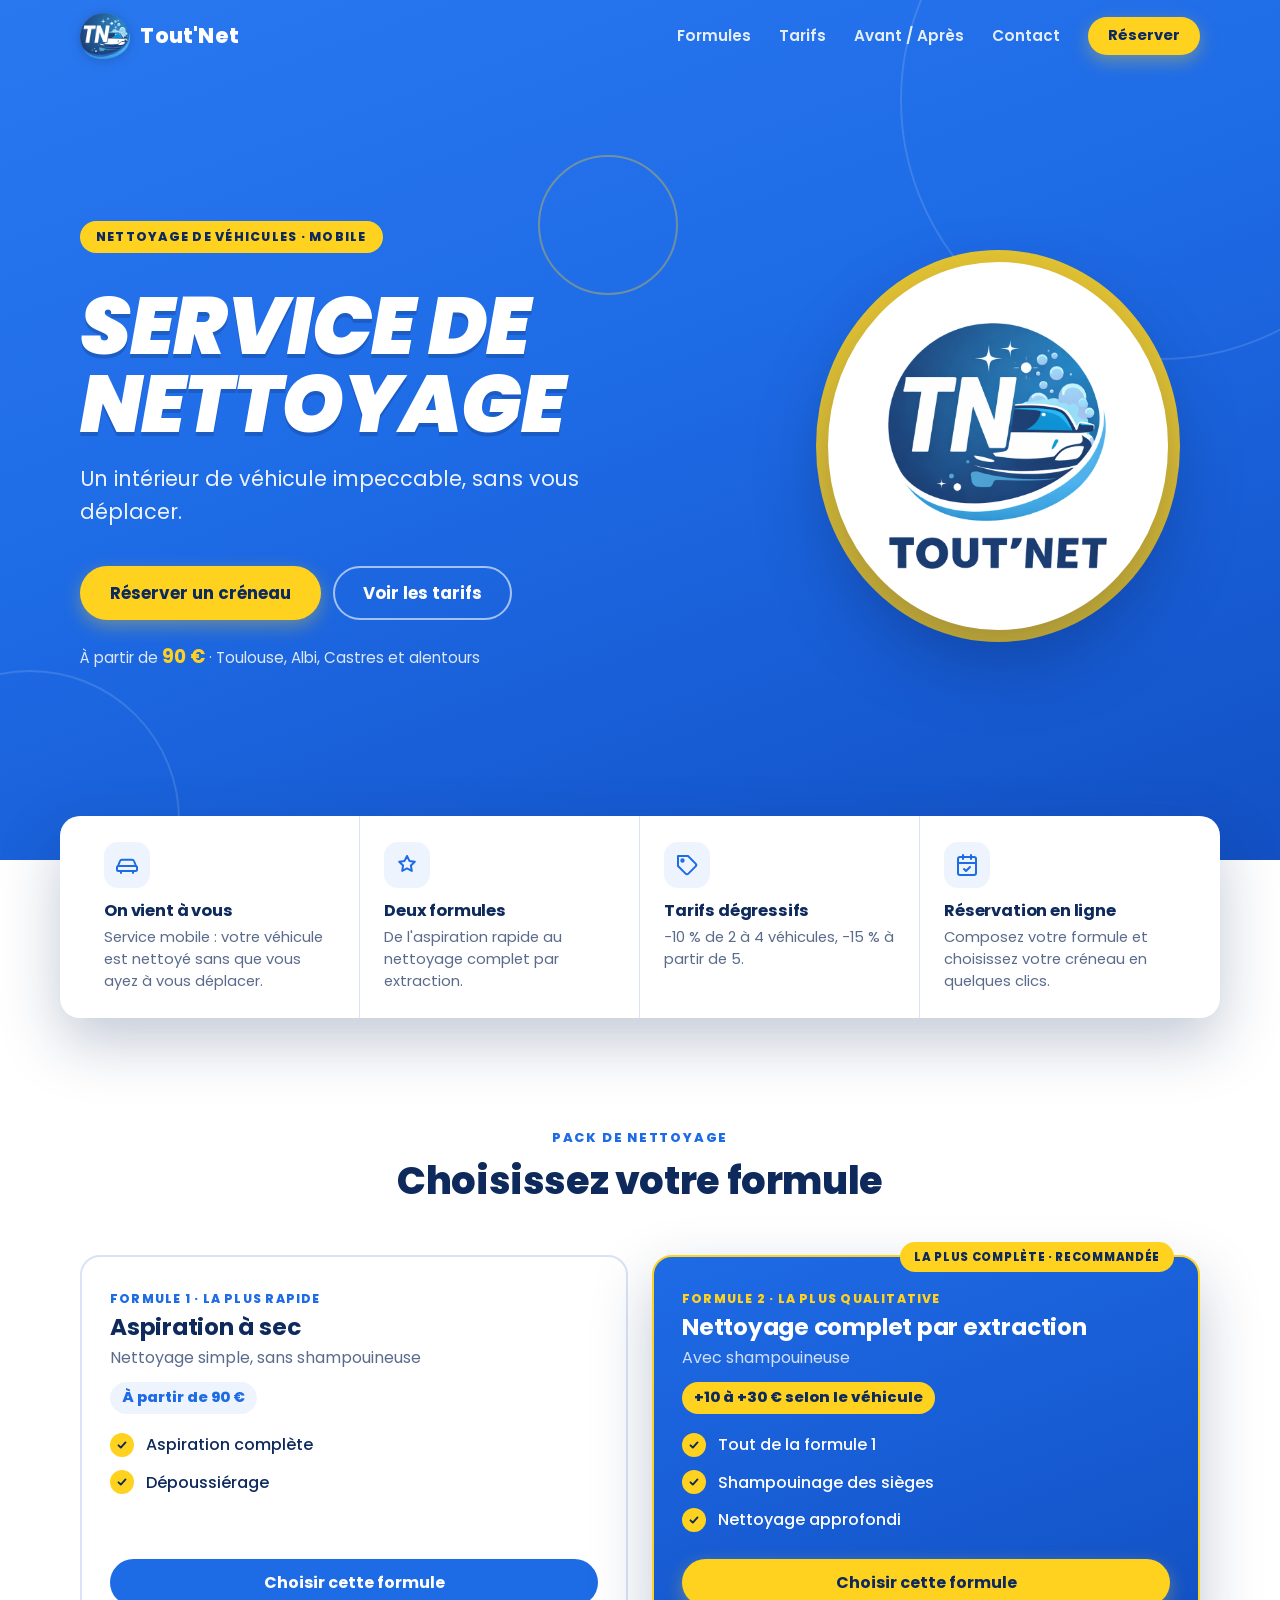
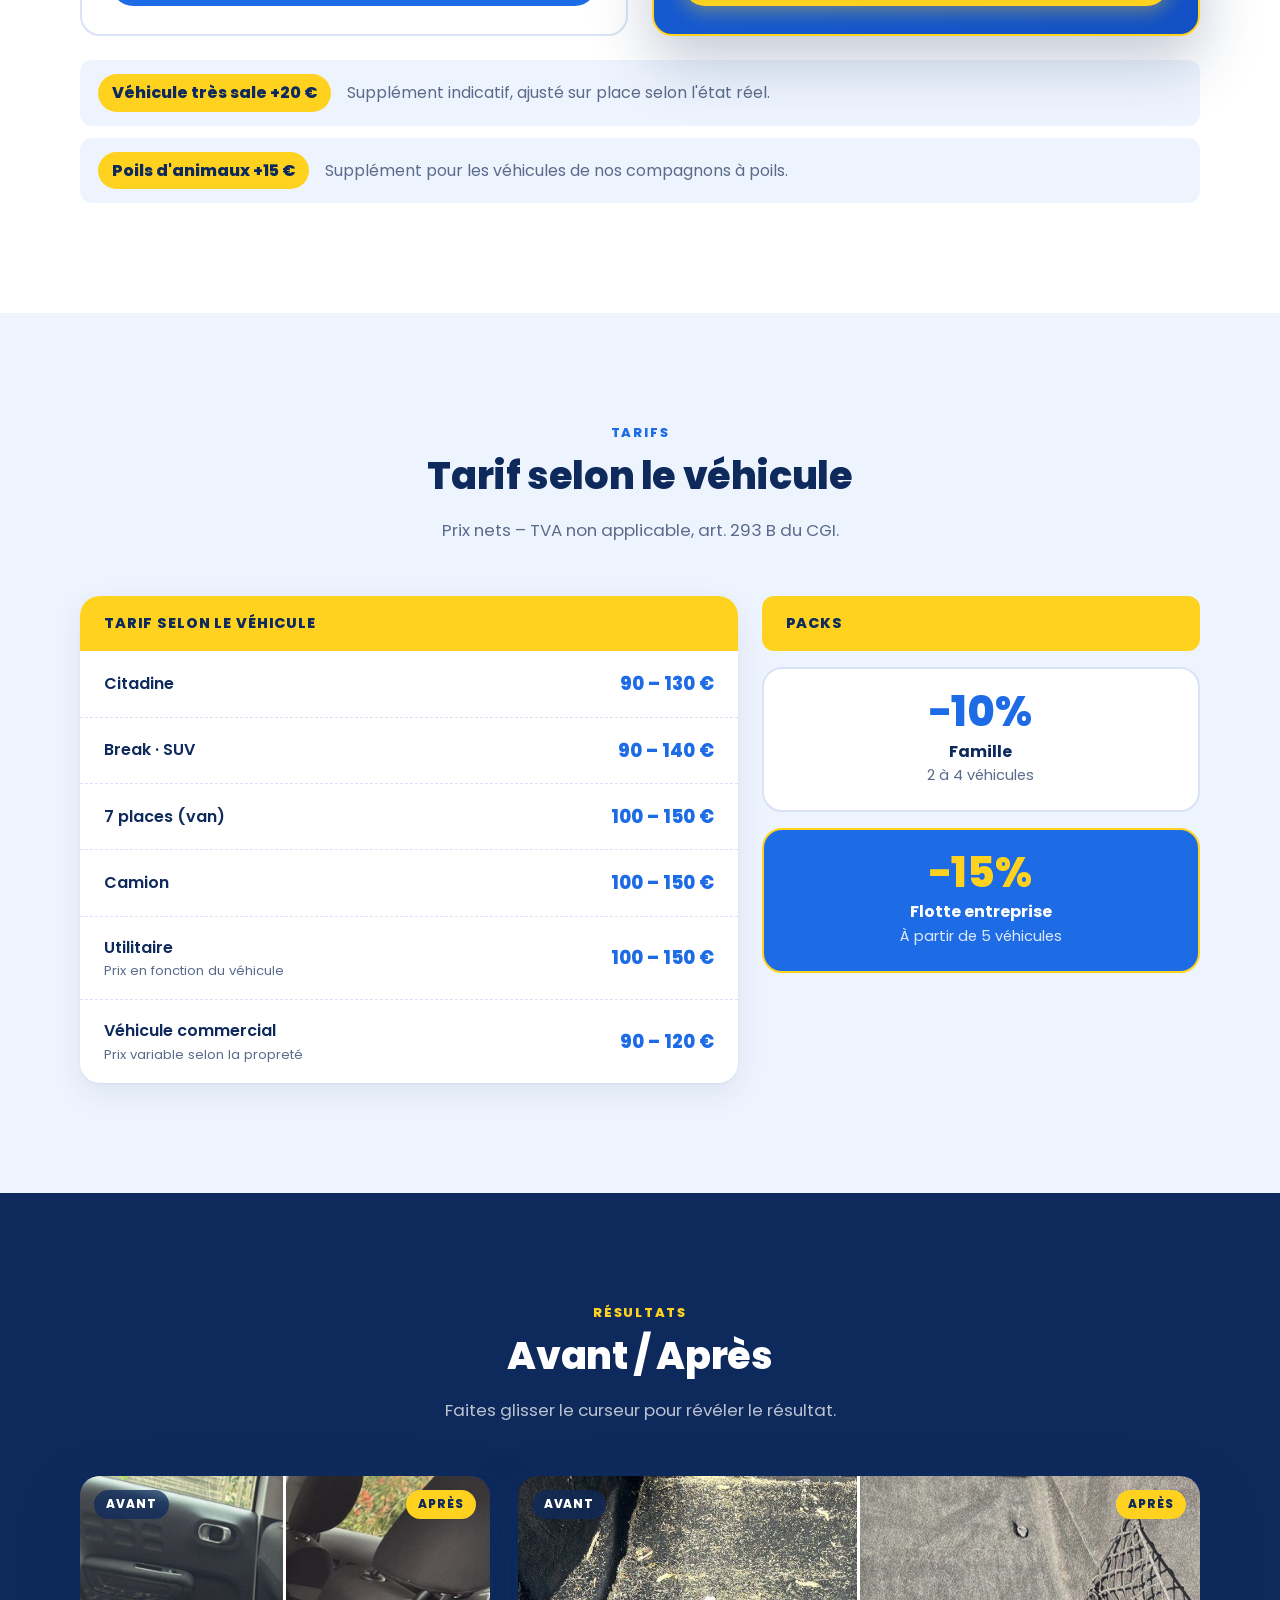
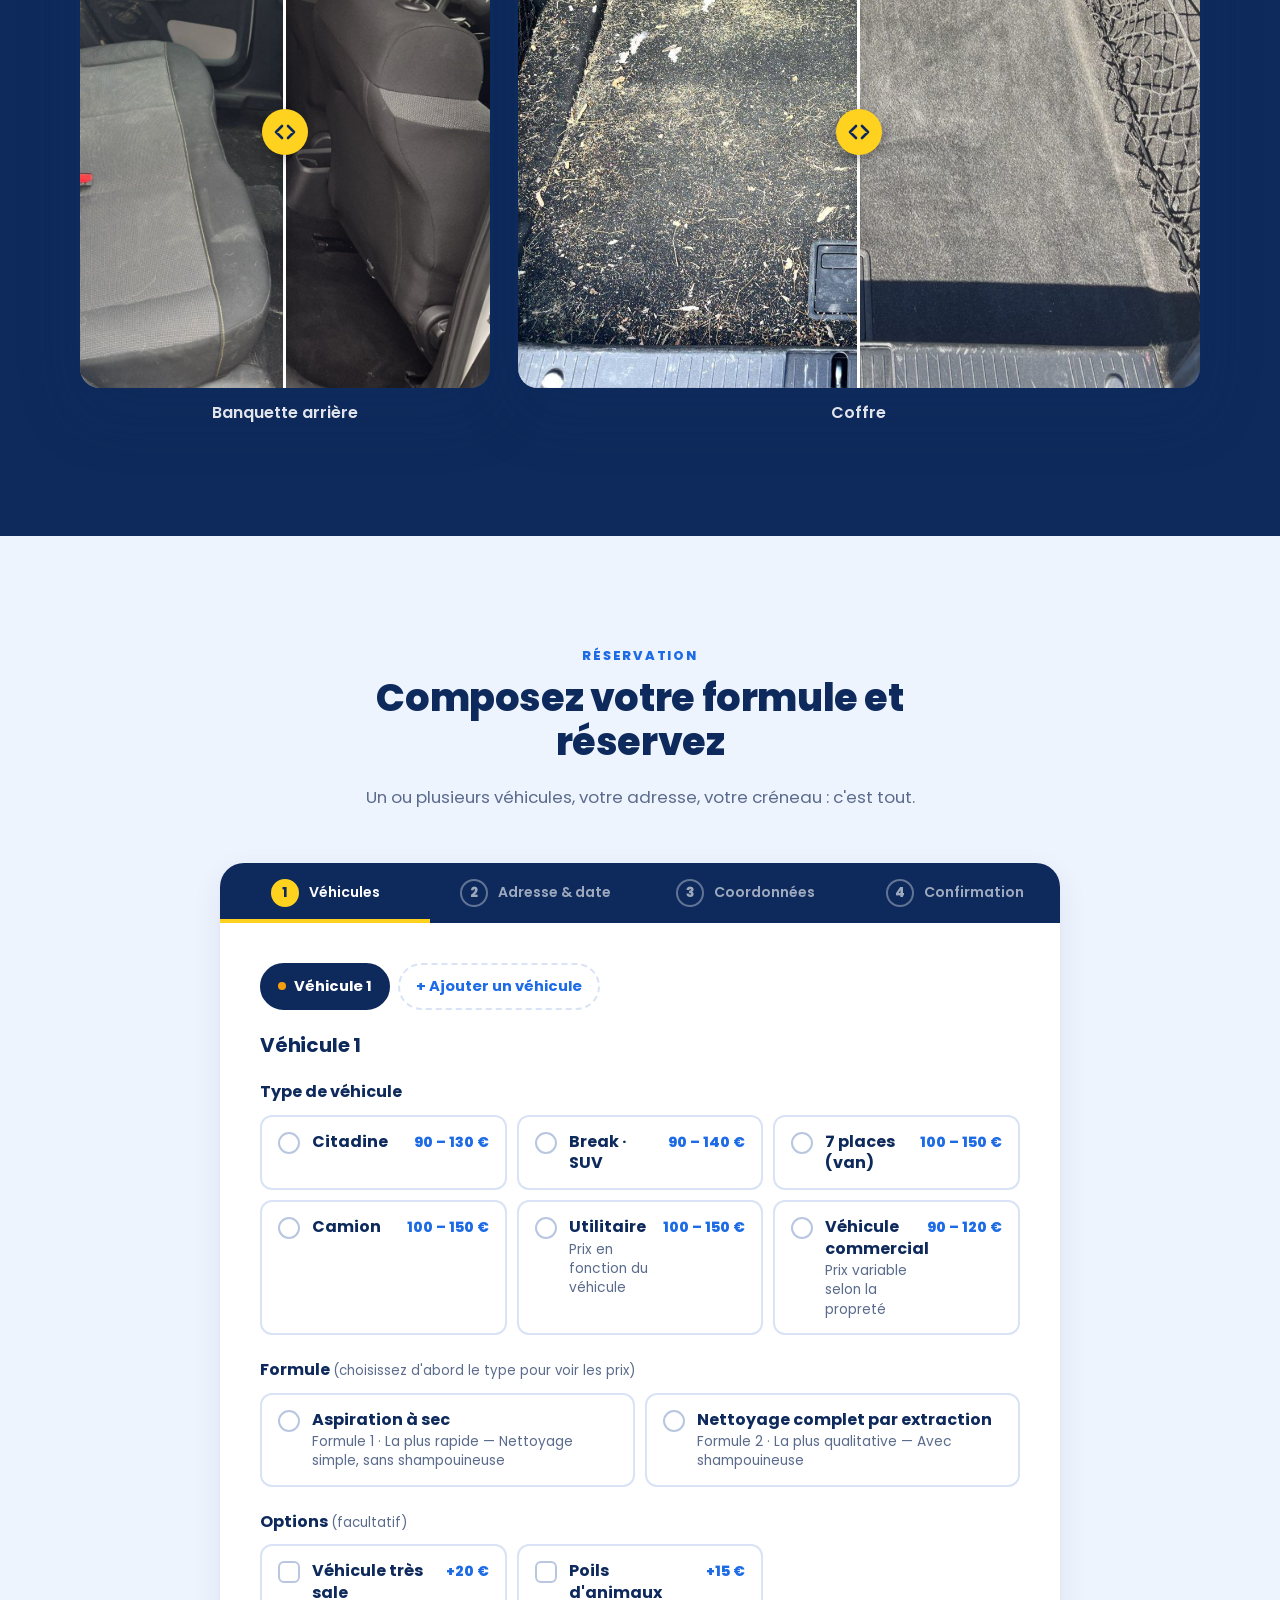
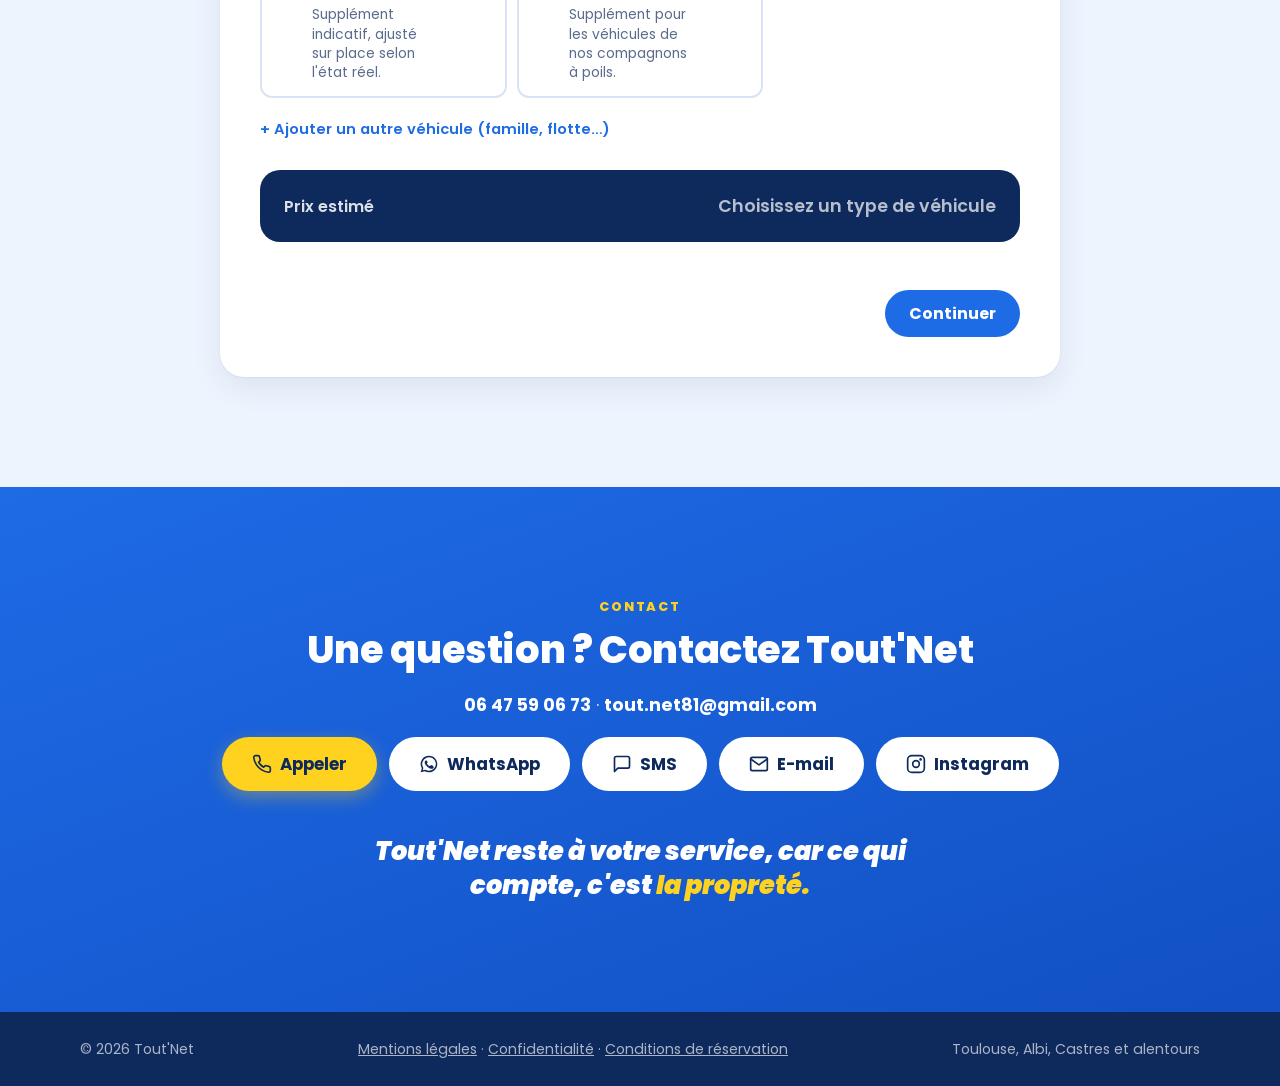
==== commit e0a26bc7: "Synchronise le site avec le dépôt publié contactsynhapse-maker/toutnet Mentions légales complétées, " ====
--- a/toutnet/site/index.html
+++ b/toutnet/site/index.html
@@ -92,7 +92,7 @@
         <div class="section__head">
           <p class="eyebrow">Tarifs</p>
           <h2>Tarif selon le véhicule</h2>
-          <p class="section__sub">Prix TTC.</p>
+          <p class="section__sub">Prix nets – TVA non applicable, art. 293 B du CGI.</p>
         </div>
         <div class="pricing">
           <div class="price-table" data-tarifs></div>
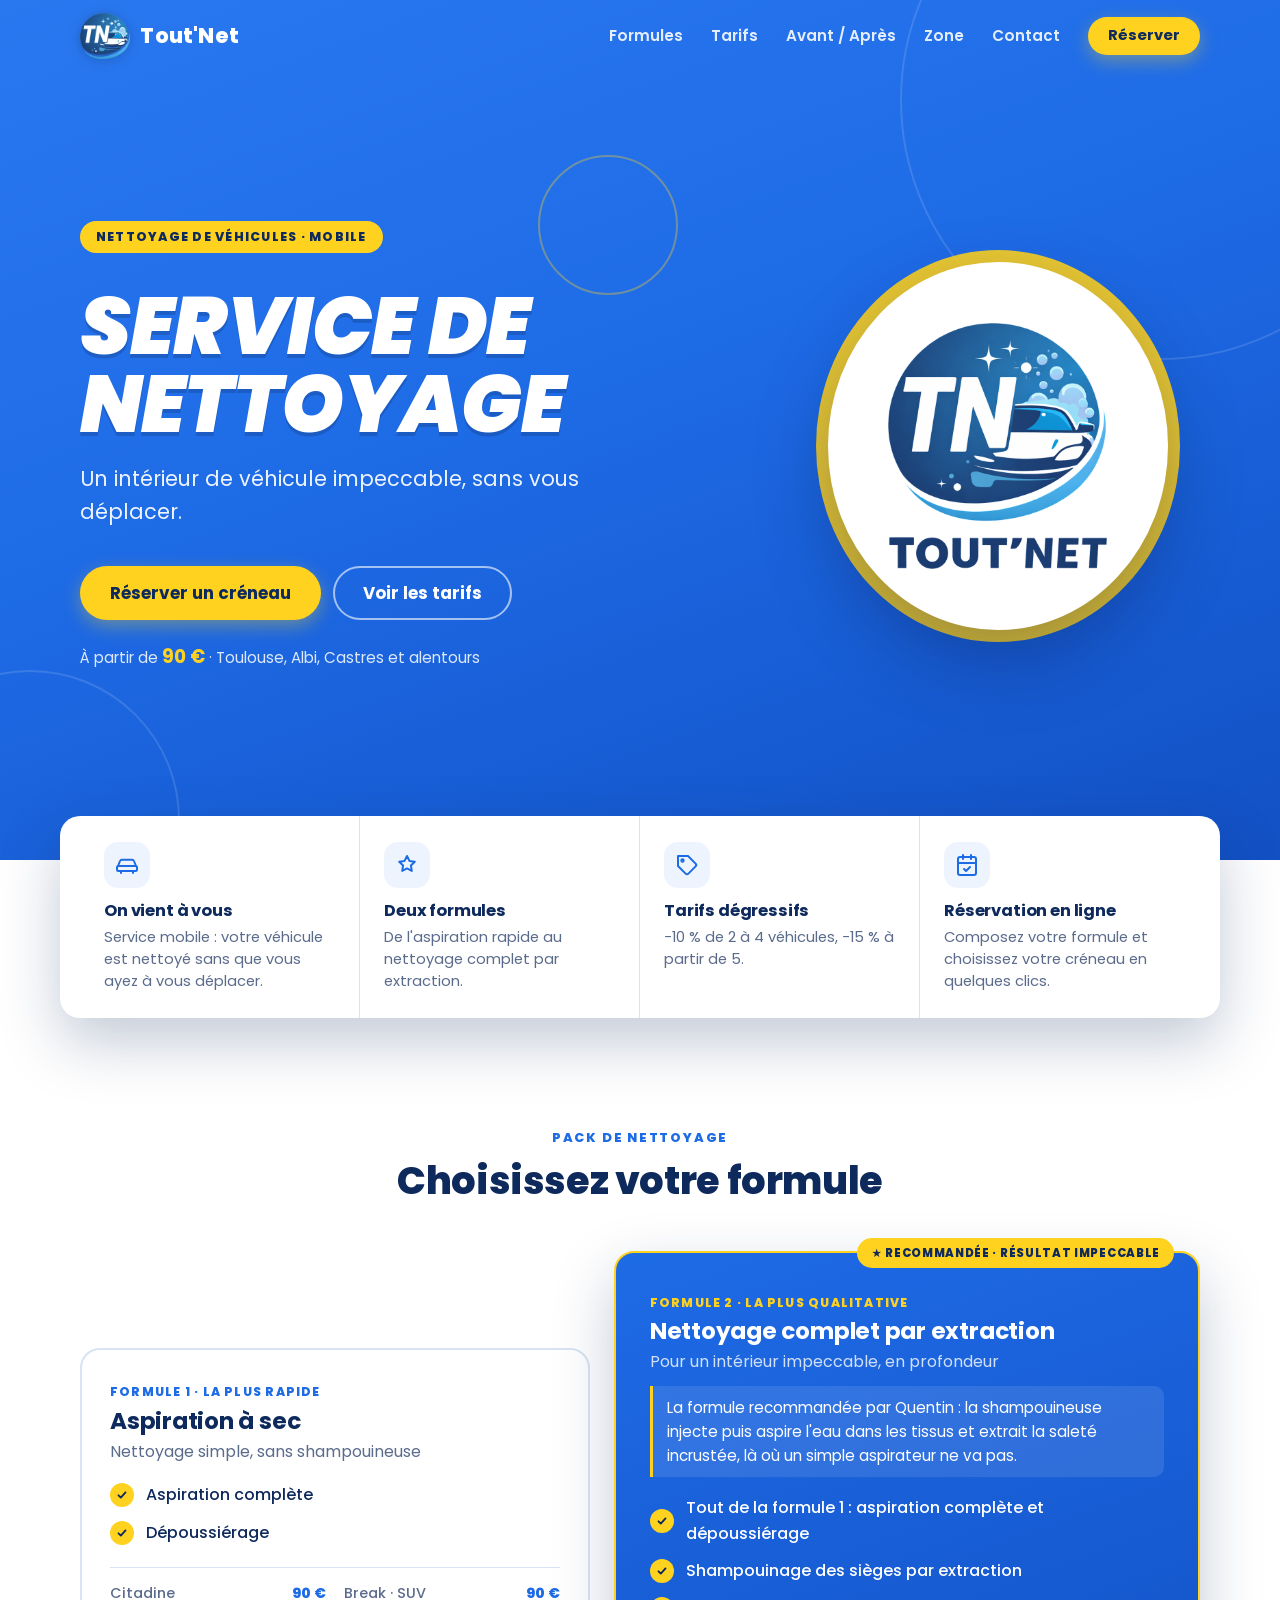
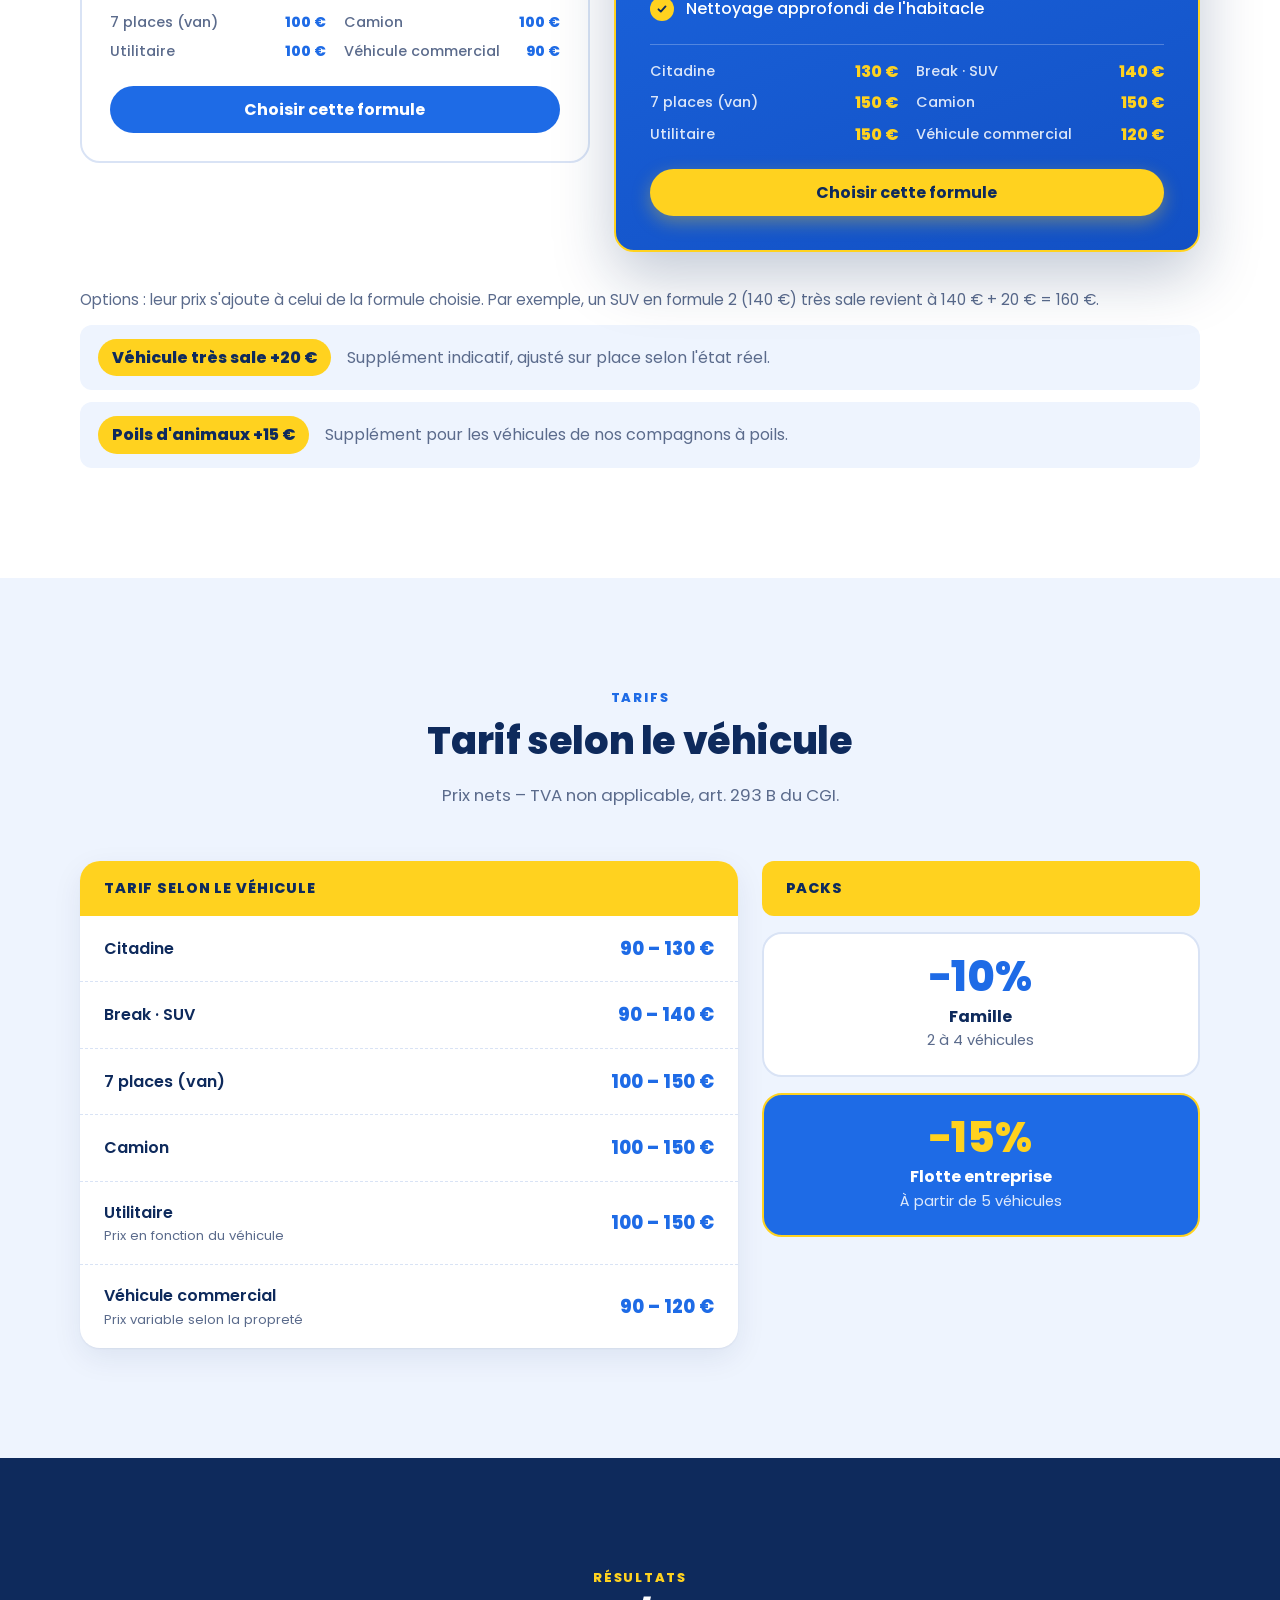
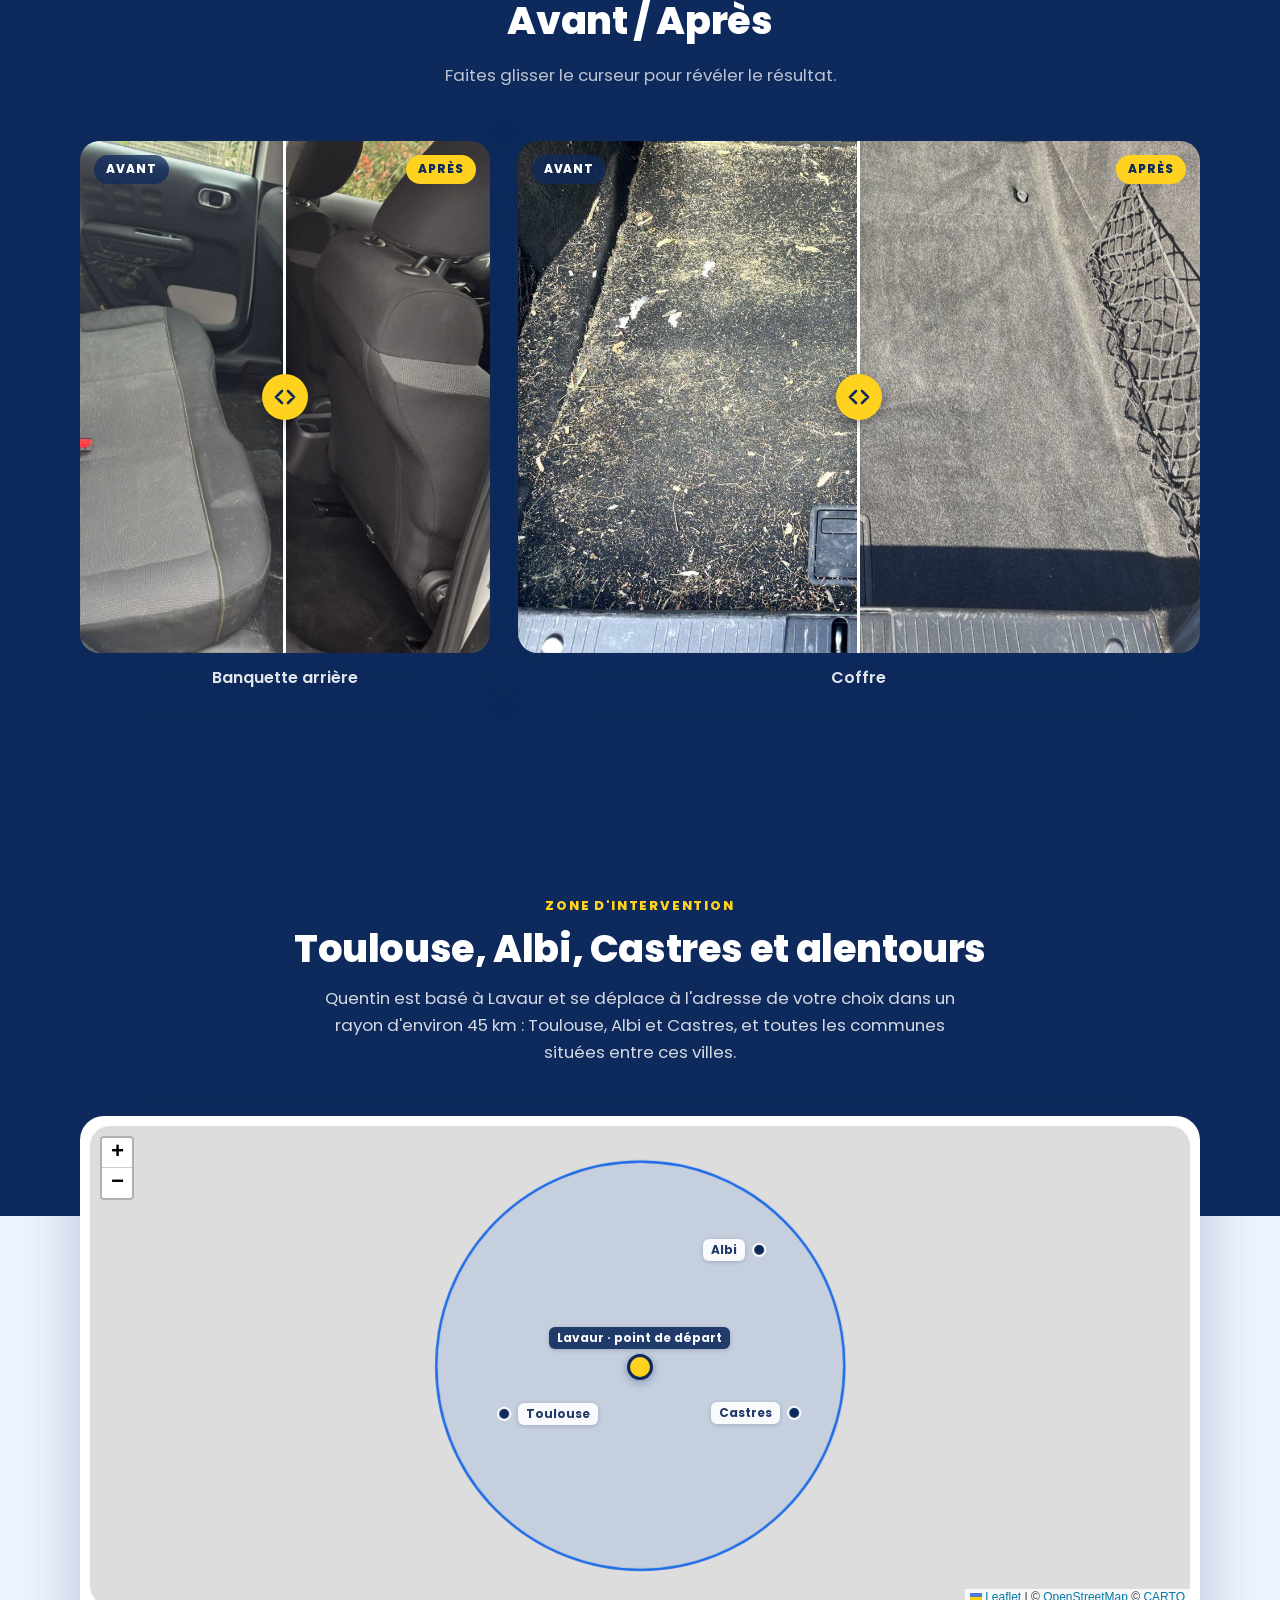
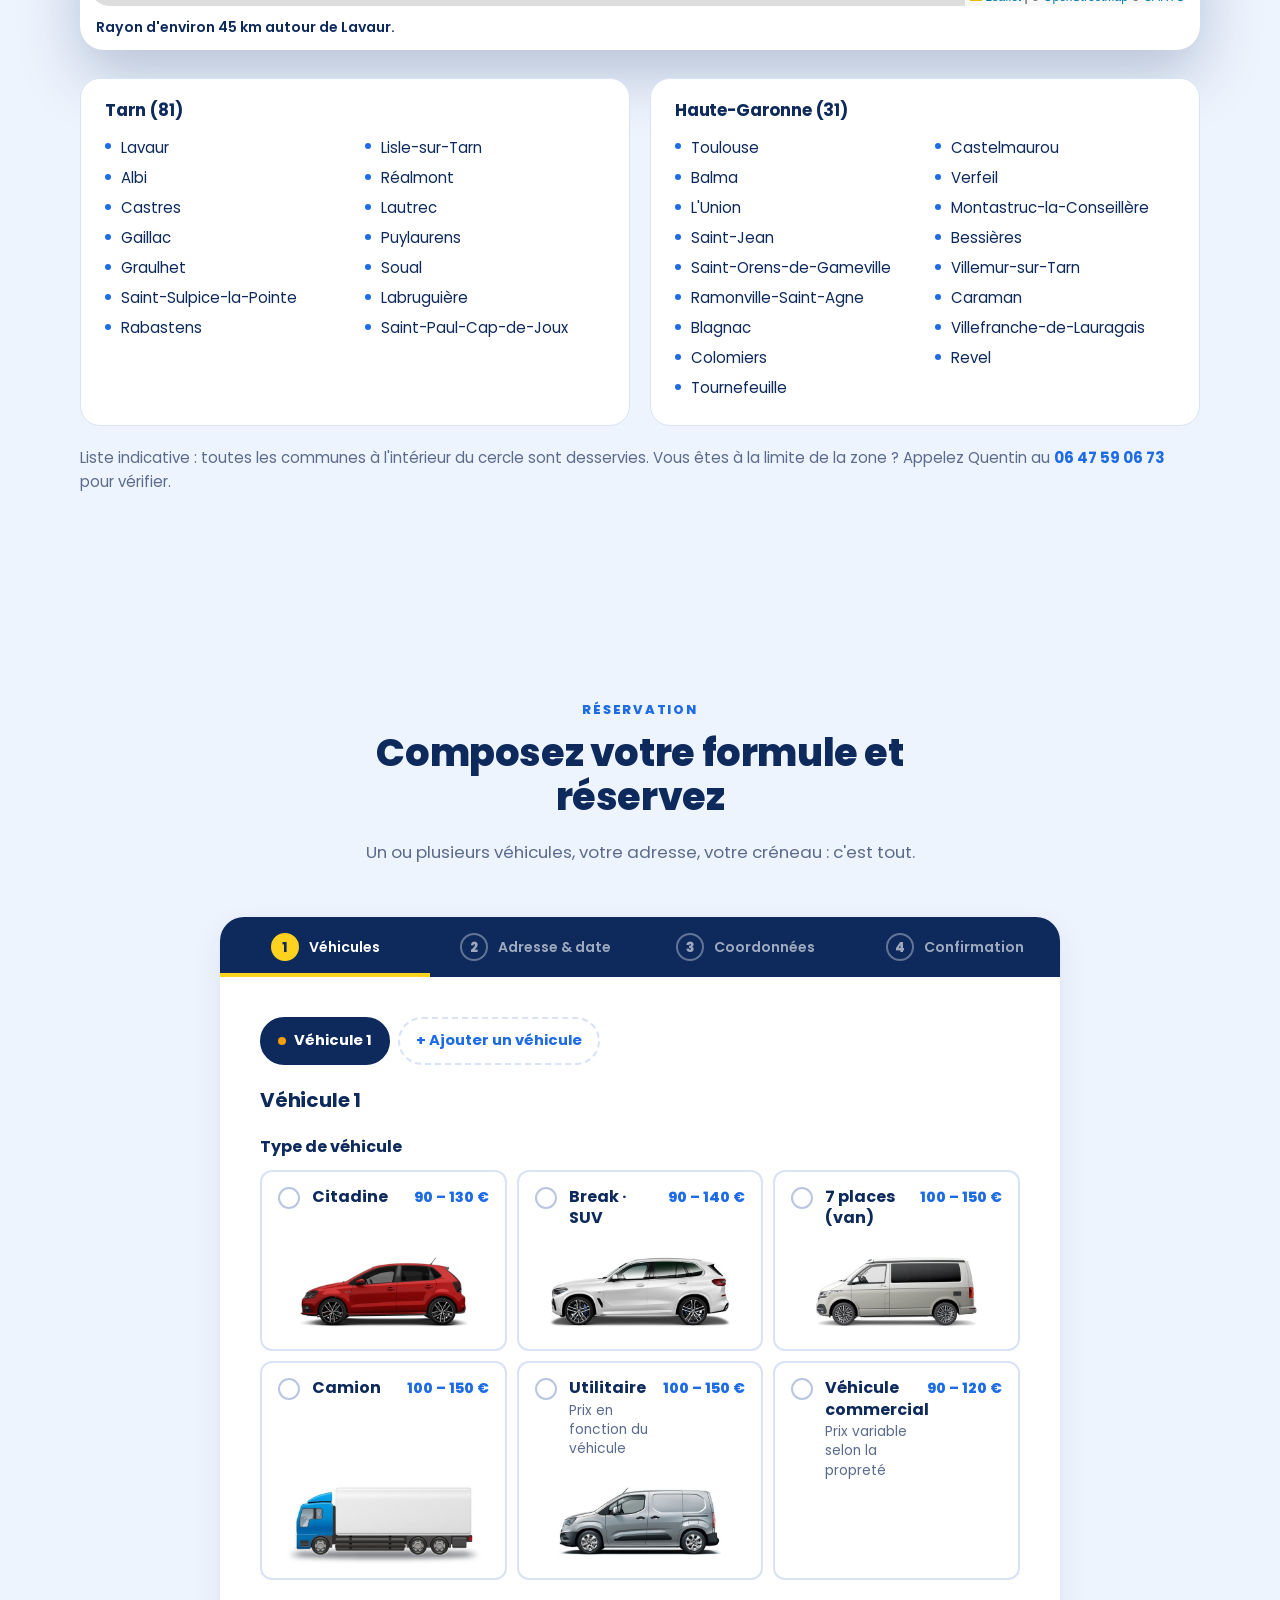
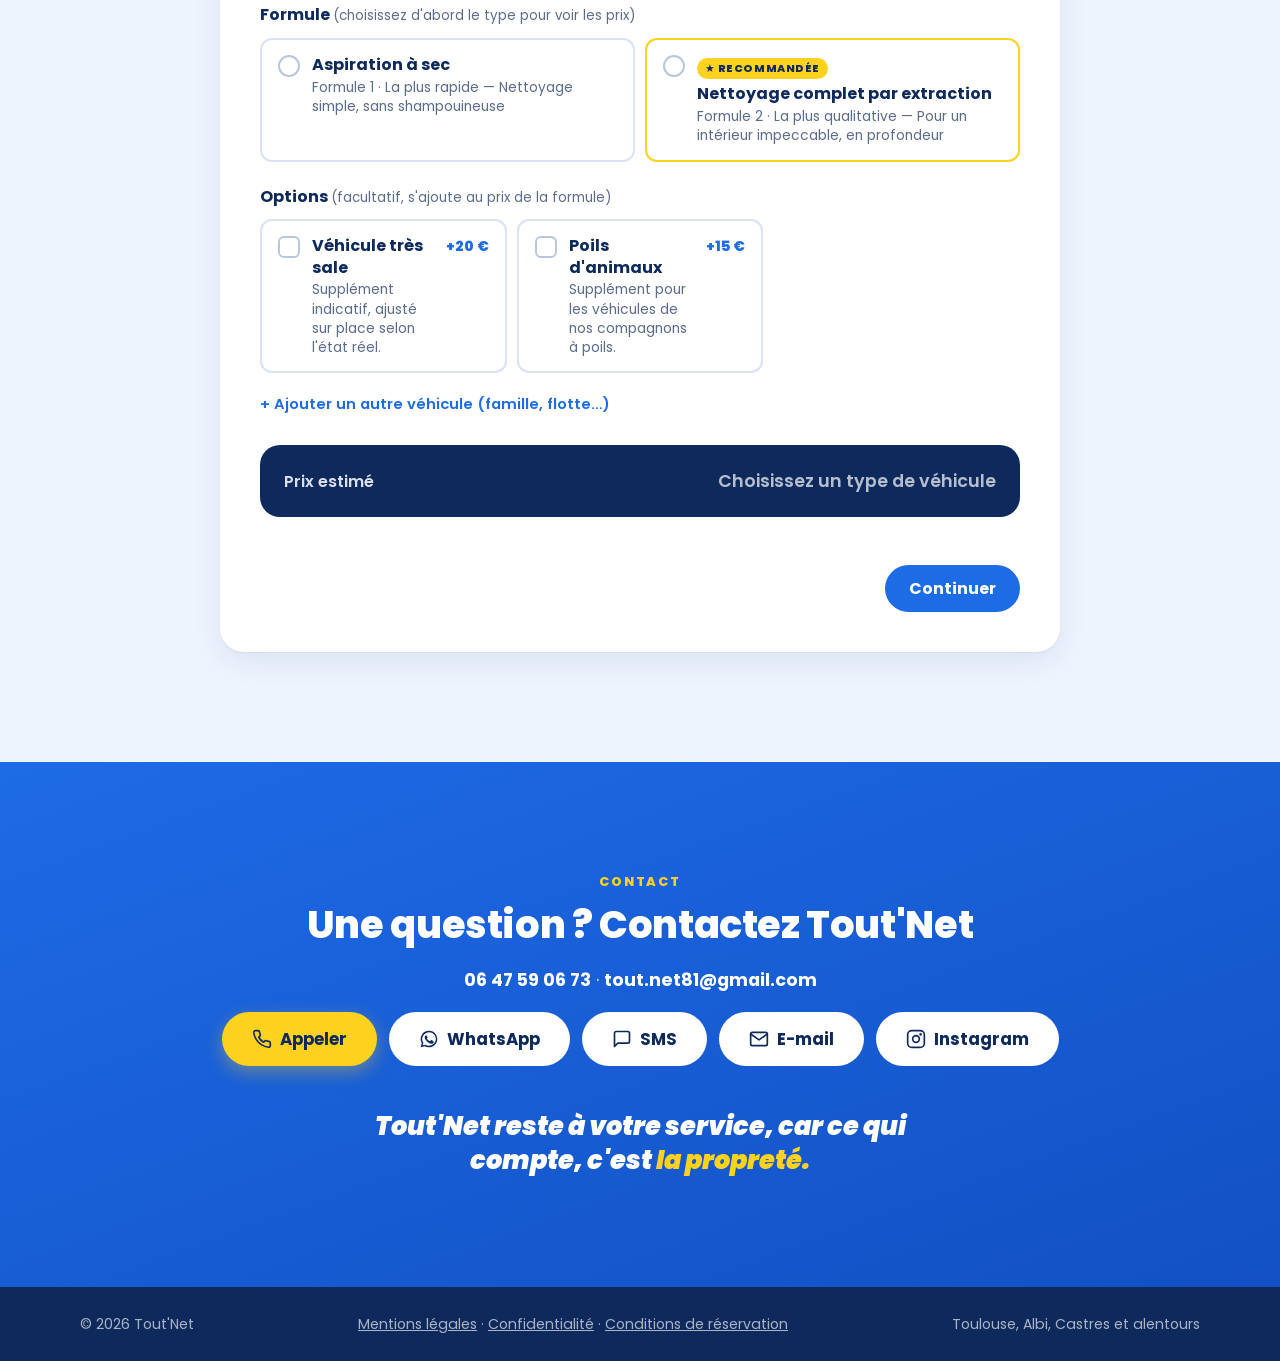
==== commit 8ec768fd: "Synchronise : section Zone d'intervention avec carte Co-Authored-By: Claude Opus 5.5 <noreply@anthro" ====
--- a/toutnet/site/index.html
+++ b/toutnet/site/index.html
@@ -3,15 +3,41 @@
 <head>
   <meta charset="utf-8">
   <meta name="viewport" content="width=device-width, initial-scale=1, viewport-fit=cover">
-  <title>Tout'Net — Nettoyage de véhicules à domicile</title>
-  <meta name="description" content="Tout'Net, nettoyage intérieur de véhicules à domicile. Aspiration à sec ou nettoyage complet par extraction, tarifs dégressifs et réservation en ligne.">
+  <title>Tout'Net — Nettoyage intérieur de voiture à domicile · Lavaur, Albi, Castres, Toulouse</title>
+  <meta name="description" content="Tout'Net nettoie l'intérieur de votre voiture chez vous : aspiration, shampouinage des sièges, nettoyage complet par extraction. Lavaur, Albi, Castres, Toulouse et alentours. Dès 90 €, réservation en ligne.">
   <meta name="theme-color" content="#1559d6">
+  <link rel="canonical" href="https://contactsynhapse-maker.github.io/toutnet/">
 
   <!-- Aperçu du lien partagé (Instagram, WhatsApp, SMS…) -->
   <meta property="og:type" content="website">
-  <meta property="og:title" content="Tout'Net — Nettoyage de véhicules à domicile">
-  <meta property="og:description" content="Un intérieur de véhicule impeccable, sans vous déplacer. Réservez votre créneau en ligne.">
-  <meta property="og:image" content="assets/logo.png">
+  <meta property="og:locale" content="fr_FR">
+  <meta property="og:site_name" content="Tout'Net">
+  <meta property="og:url" content="https://contactsynhapse-maker.github.io/toutnet/">
+  <meta property="og:title" content="Tout'Net — Nettoyage intérieur de voiture à domicile">
+  <meta property="og:description" content="Un intérieur de véhicule impeccable, sans vous déplacer. Lavaur, Albi, Castres, Toulouse. Réservez votre créneau en ligne.">
+  <meta property="og:image" content="https://contactsynhapse-maker.github.io/toutnet/assets/logo.png">
+
+  <!-- Informations pour Google (entreprise locale) -->
+  <script type="application/ld+json">
+  {
+    "@context": "https://schema.org",
+    "@type": "AutoWash",
+    "name": "Tout'Net",
+    "description": "Nettoyage intérieur de véhicules à domicile : aspiration à sec et nettoyage complet par extraction.",
+    "url": "https://contactsynhapse-maker.github.io/toutnet/",
+    "logo": "https://contactsynhapse-maker.github.io/toutnet/assets/logo.png",
+    "image": "https://contactsynhapse-maker.github.io/toutnet/assets/logo.png",
+    "telephone": "+33647590673",
+    "email": "tout.net81@gmail.com",
+    "priceRange": "90 € – 150 €",
+    "address": { "@type": "PostalAddress", "addressLocality": "Lavaur", "postalCode": "81500", "addressRegion": "Occitanie", "addressCountry": "FR" },
+    "areaServed": [
+      { "@type": "City", "name": "Lavaur" }, { "@type": "City", "name": "Albi" },
+      { "@type": "City", "name": "Castres" }, { "@type": "City", "name": "Toulouse" }
+    ],
+    "sameAs": ["https://www.instagram.com/tout.net81/"]
+  }
+  </script>
 
   <link rel="icon" href="assets/favicon.png" type="image/png">
   <link rel="apple-touch-icon" href="assets/apple-touch-icon.png">
@@ -32,6 +58,7 @@
         <a href="#formules">Formules</a>
         <a href="#tarifs">Tarifs</a>
         <a href="#avant-apres">Avant / Après</a>
+        <a href="#zone">Zone</a>
         <a href="#contact">Contact</a>
         <a href="#reserver" class="btn btn--small btn--accent">Réserver</a>
       </nav>
@@ -113,6 +140,25 @@
       </div>
     </section>
 
+    <!-- ============ ZONE D'INTERVENTION ============ -->
+    <section class="zone" id="zone">
+      <div class="zone__head">
+        <div class="container">
+          <p class="eyebrow eyebrow--light">Zone d'intervention</p>
+          <h2 data-zone-titre>Toulouse, Albi, Castres et alentours</h2>
+          <p class="zone__lead" data-zone-intro></p>
+        </div>
+      </div>
+      <div class="container zone__body">
+        <div class="zone__map-wrap">
+          <div class="zone__map" id="zone-carte" role="img" aria-label="Carte de la zone d'intervention de Tout'Net autour de Lavaur"></div>
+          <p class="zone__credit" data-zone-legende></p>
+        </div>
+        <div class="zone__communes" data-zone-communes></div>
+        <p class="zone__note" data-zone-note></p>
+      </div>
+    </section>
+
     <!-- ============ RÉSERVATION ============ -->
     <section class="section section--tint" id="reserver">
       <div class="container container--narrow">
@@ -243,5 +289,6 @@
   <script src="js/config.js"></script>
   <script src="js/main.js"></script>
   <script src="js/reservation.js"></script>
+  <script src="js/zone.js"></script>
 </body>
 </html>
--- a/toutnet/site/css/style.css
+++ b/toutnet/site/css/style.css
@@ -200,7 +200,21 @@
 .formula__sub { color: var(--c-muted); margin-bottom: 18px; }
 .formula__price { display: inline-block; align-self: flex-start; font-weight: 800; color: var(--c-blue); background: var(--c-tint); padding: 4px 12px; border-radius: 999px; margin: -6px 0 18px; font-size: .92rem; }
 .formula--featured .formula__price { color: var(--c-navy); background: var(--c-yellow); }
-.formula ul { list-style: none; padding: 0; margin: 0 0 26px; display: grid; gap: 12px; }
+.formula__list { list-style: none; padding: 0; margin: 0 0 22px; display: grid; gap: 12px; }
+.formula__pitch { margin: -6px 0 18px; font-size: .95rem; line-height: 1.55; }
+.formula__prices { list-style: none; padding: 14px 0 0; margin: 0 0 22px; border-top: 1px solid var(--c-line); display: grid; grid-template-columns: repeat(2, minmax(0, 1fr)); gap: 6px 18px; font-size: .9rem; }
+.formula__prices li { display: flex; justify-content: space-between; gap: 8px; }
+.formula__prices span { color: var(--c-muted); }
+.formula__prices strong { font-weight: 800; color: var(--c-blue); white-space: nowrap; font-variant-numeric: tabular-nums; }
+.formula--featured .formula__prices { border-top-color: rgba(255,255,255,.25); }
+.formula--featured .formula__prices span { color: rgba(255,255,255,.85); }
+.formula--featured .formula__prices strong { color: var(--c-yellow); font-size: 1rem; }
+.formula--featured .formula__pitch { color: var(--c-white); background: rgba(255,255,255,.1); border-left: 3px solid var(--c-yellow); padding: 10px 14px; border-radius: 0 10px 10px 0; }
+@media (min-width: 761px) {
+  .formulas { grid-template-columns: 1fr 1.15fr; align-items: center; }
+  .formula--featured { padding: 40px 34px 34px; transform: translateY(-4px); }
+}
+@media (max-width: 760px) { .formula--featured { order: -1; } }
 .formula li { display: flex; align-items: center; gap: 12px; font-weight: 500; }
 .check {
   width: 24px; height: 24px; border-radius: 50%; flex: none; background: var(--c-yellow) url("data:image/svg+xml,%3Csvg xmlns='http://www.w3.org/2000/svg' viewBox='0 0 24 24' fill='none' stroke='%230e2a5c' stroke-width='3.2' stroke-linecap='round' stroke-linejoin='round'%3E%3Cpath d='M6 12.5l4 4 8-9'/%3E%3C/svg%3E") center / 14px no-repeat;
@@ -214,6 +228,7 @@
   font-size: .72rem; font-weight: 800; letter-spacing: .06em; text-transform: uppercase; padding: 6px 14px; border-radius: 999px;
 }
 .extras { margin-top: 24px; display: grid; gap: 12px; }
+.extras__title { margin: 8px 0 0; color: var(--c-muted); font-size: .95rem; }
 .extra {
   display: flex; align-items: center; gap: 16px; flex-wrap: wrap; background: var(--c-tint);
   border-radius: var(--radius-sm); padding: 14px 18px;
@@ -328,6 +343,25 @@
 .choice__body { flex: 1; min-width: 0; }
 .choice__name { font-weight: 700; display: block; line-height: 1.35; }
 .choice__desc { color: var(--c-muted); font-size: .86rem; display: block; margin-top: 2px; line-height: 1.4; }
+.choice--img .choice__box { flex-wrap: wrap; align-content: space-between; }
+@media (max-width: 560px) {
+  .choices:has(.choice--img) { grid-template-columns: repeat(2, minmax(0, 1fr)); gap: 8px; }
+  .choices:has(.choice--img) .choice__box { padding: 10px; gap: 6px 8px; flex-wrap: wrap; align-content: flex-start; }
+  .choices:has(.choice--img) .choice__mark { width: 18px; height: 18px; }
+  .choices:has(.choice--img) .choice__body { flex: 1 1 0; min-width: 0; }
+  .choices:has(.choice--img) .choice__name { font-size: .88rem; overflow-wrap: anywhere; }
+  .choices:has(.choice--img) .choice__desc { font-size: .74rem; }
+  .choices:has(.choice--img) .choice__price { order: 3; flex-basis: 100%; font-size: .8rem; padding-left: 26px; margin-top: -4px; }
+  .choices:has(.choice--img) .choice__img { order: 4; }
+}
+.choice__img { flex-basis: 100%; display: block; background: #fff; border-radius: 8px; overflow: hidden; margin-top: 2px; }
+.choice__img img { width: 100%; height: auto; aspect-ratio: 640 / 280; object-fit: contain; display: block; }
+.choice input:checked + .choice__box .choice__img { box-shadow: 0 0 0 2px rgba(30, 107, 230, .15); }
+.choice--reco .choice__box { border-color: var(--c-yellow); }
+.choice__reco { display: inline-block; background: var(--c-yellow); color: var(--c-navy); font-size: .68rem; font-weight: 800; letter-spacing: .05em; text-transform: uppercase; padding: 2px 8px; border-radius: 999px; margin-bottom: 4px; }
+.vtotal { display: flex; justify-content: space-between; align-items: baseline; flex-wrap: wrap; gap: 6px 16px; margin: 16px 0 0; padding: 12px 16px; border-radius: var(--radius-sm); background: var(--c-tint); }
+.vtotal span { font-weight: 600; color: var(--c-muted); }
+.vtotal strong { font-weight: 800; color: var(--c-navy); font-size: 1.1rem; font-variant-numeric: tabular-nums; }
 .choice__price { font-weight: 800; color: var(--c-blue); font-size: .9rem; white-space: nowrap; }
 
 .estimate { margin-top: 28px; border-radius: var(--radius); background: var(--c-navy); color: var(--c-white); padding: 22px 24px; display: grid; gap: 14px; }
@@ -471,3 +505,29 @@
   html { scroll-behavior: auto; }
   *, *::before, *::after { transition: none !important; animation: none !important; }
 }
+
+/* ---------- Zone d'intervention ---------- */
+.zone { background: var(--c-tint); }
+.zone__head { background: var(--c-navy); color: var(--c-white); text-align: center; padding: clamp(56px, 9vw, 96px) 0 clamp(110px, 14vw, 150px); }
+.zone__head h2 { color: var(--c-white); max-width: 760px; margin: 0 auto 14px; text-wrap: balance; }
+.zone__lead { color: rgba(255,255,255,.82); font-size: 1.05rem; max-width: 640px; margin: 0 auto; }
+.zone__body { margin-top: calc(-1 * clamp(70px, 10vw, 100px)); padding-bottom: clamp(56px, 9vw, 96px); }
+.zone__map-wrap { background: var(--c-white); border-radius: calc(var(--radius) + 4px); box-shadow: var(--shadow-lg); padding: 10px; }
+.zone__map { height: clamp(320px, 52vw, 480px); border-radius: var(--radius); overflow: hidden; background: #e8eef7; z-index: 0; }
+.zone__map--erreur::after { content: "La carte n'a pas pu être chargée."; display: grid; place-items: center; height: 100%; color: var(--c-muted); }
+.zone__credit { margin: 10px 6px 2px; font-size: .88rem; font-weight: 600; color: var(--c-navy); }
+.zone__communes { display: grid; grid-template-columns: repeat(2, minmax(0, 1fr)); gap: 20px; margin-top: 28px; }
+.zone__group { background: var(--c-white); border-radius: var(--radius); padding: 22px 24px; border: 1px solid var(--c-line); }
+.zone__group h3 { font-size: 1.05rem; margin-bottom: 12px; }
+.zone__group ul { list-style: none; padding: 0; margin: 0; columns: 2; column-gap: 20px; font-size: .94rem; }
+.zone__group li { padding: 3px 0 3px 16px; position: relative; break-inside: avoid; }
+.zone__group li::before { content: ""; position: absolute; left: 0; top: .72em; width: 6px; height: 6px; border-radius: 50%; background: var(--c-blue); }
+.zone__note { margin: 20px 0 0; color: var(--c-muted); font-size: .94rem; }
+.zone__note a { color: var(--c-blue); font-weight: 700; text-decoration: none; }
+@media (max-width: 720px) { .zone__communes { grid-template-columns: 1fr; } }
+/* Repères de la carte */
+.zone-pin span { display: block; width: 26px; height: 26px; border-radius: 50%; background: var(--c-yellow); border: 3px solid var(--c-navy); box-shadow: 0 2px 8px rgba(14,42,92,.4); }
+.leaflet-tooltip.zone-label { background: var(--c-white); color: var(--c-navy); border: 0; border-radius: 6px; box-shadow: 0 1px 4px rgba(14,42,92,.25); font: 700 12px/1.2 var(--font); padding: 4px 8px; }
+.leaflet-tooltip.zone-label::before { display: none; }
+.leaflet-tooltip.zone-label--base { background: var(--c-navy); color: var(--c-white); }
+.leaflet-container { font-family: var(--font); }
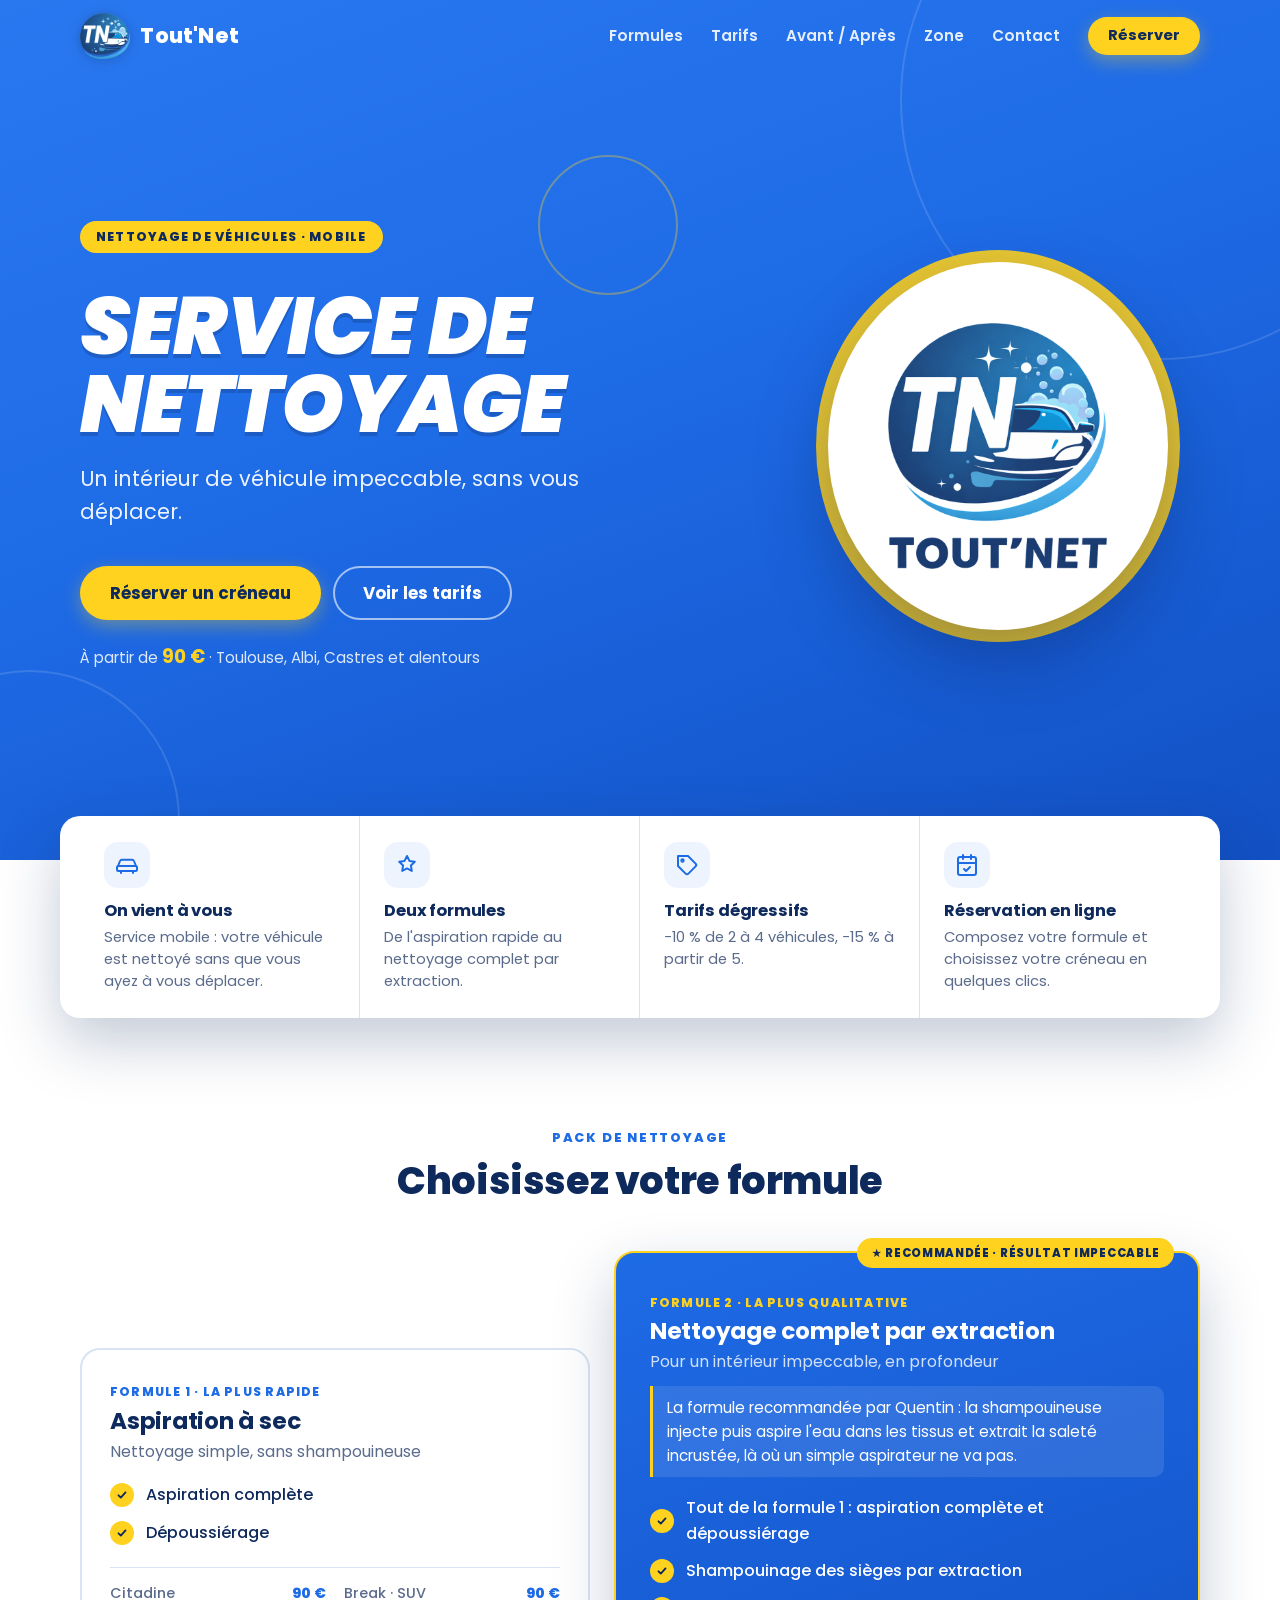
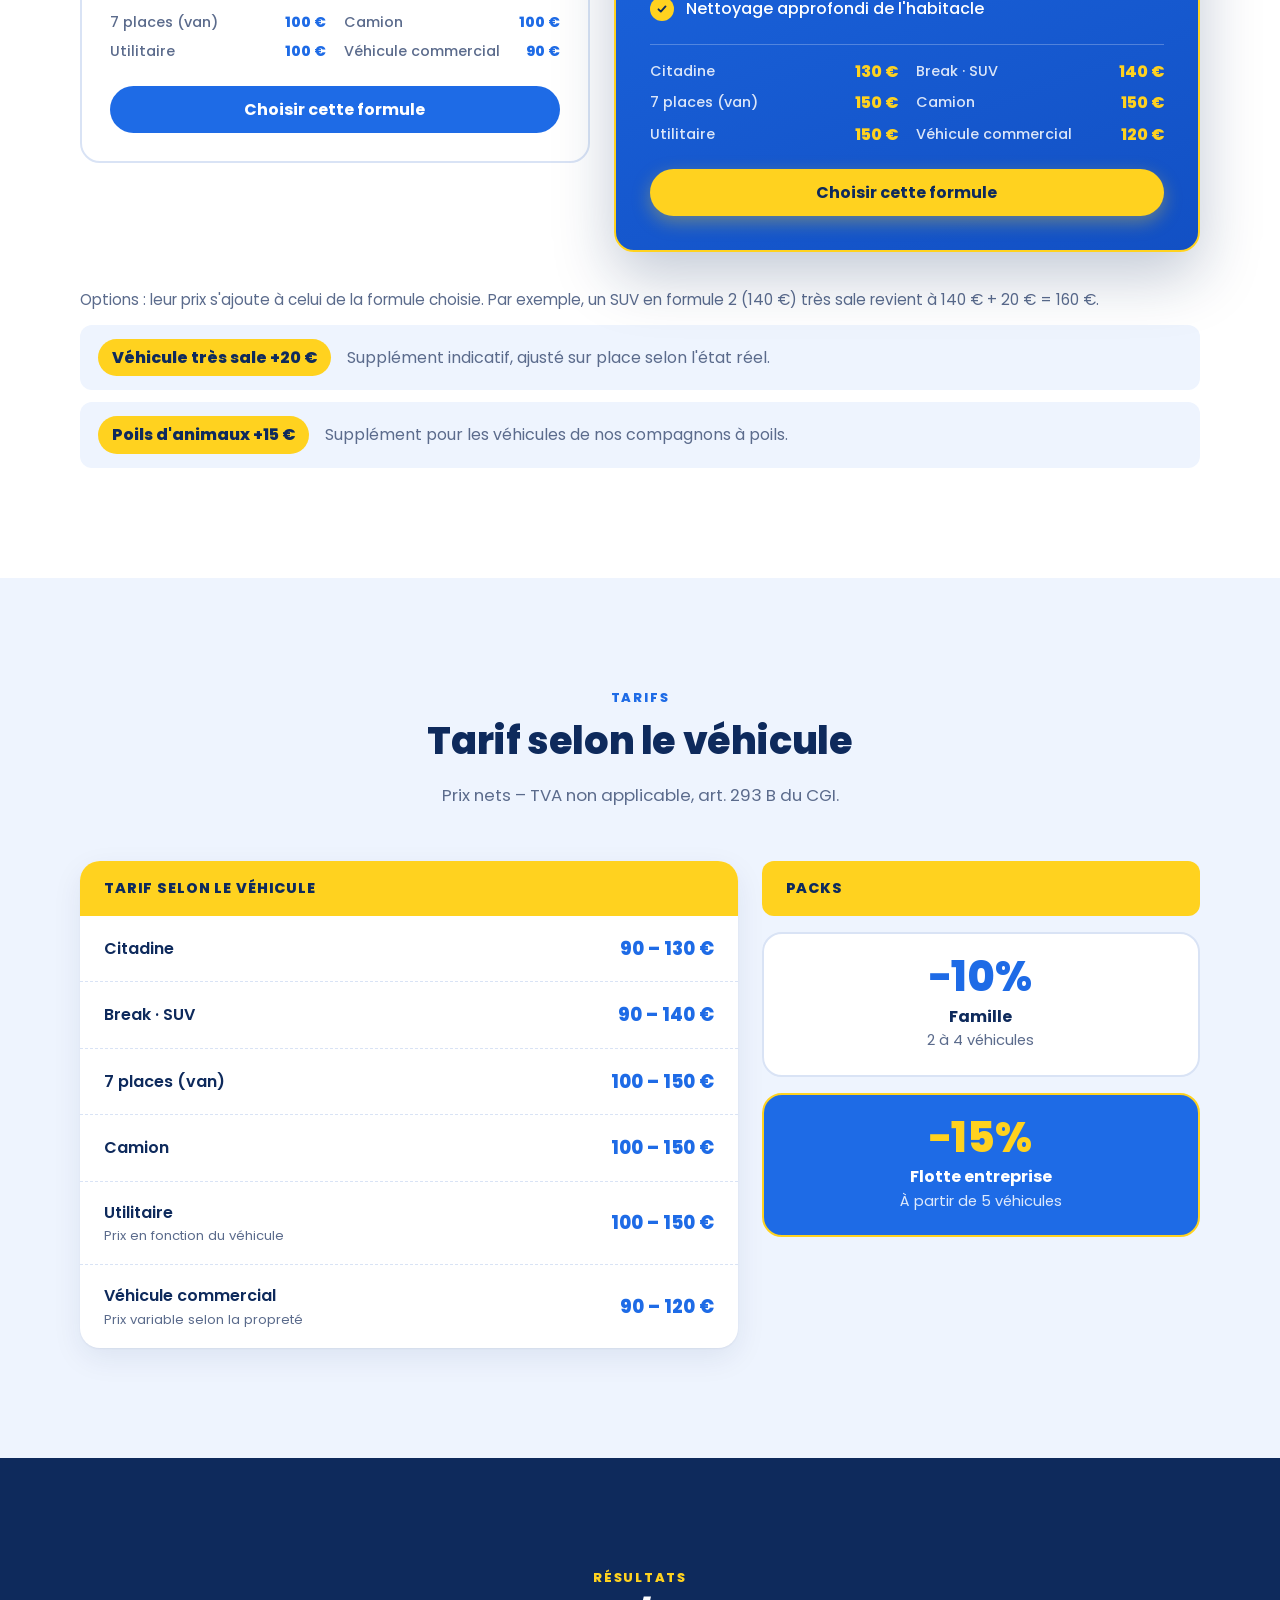
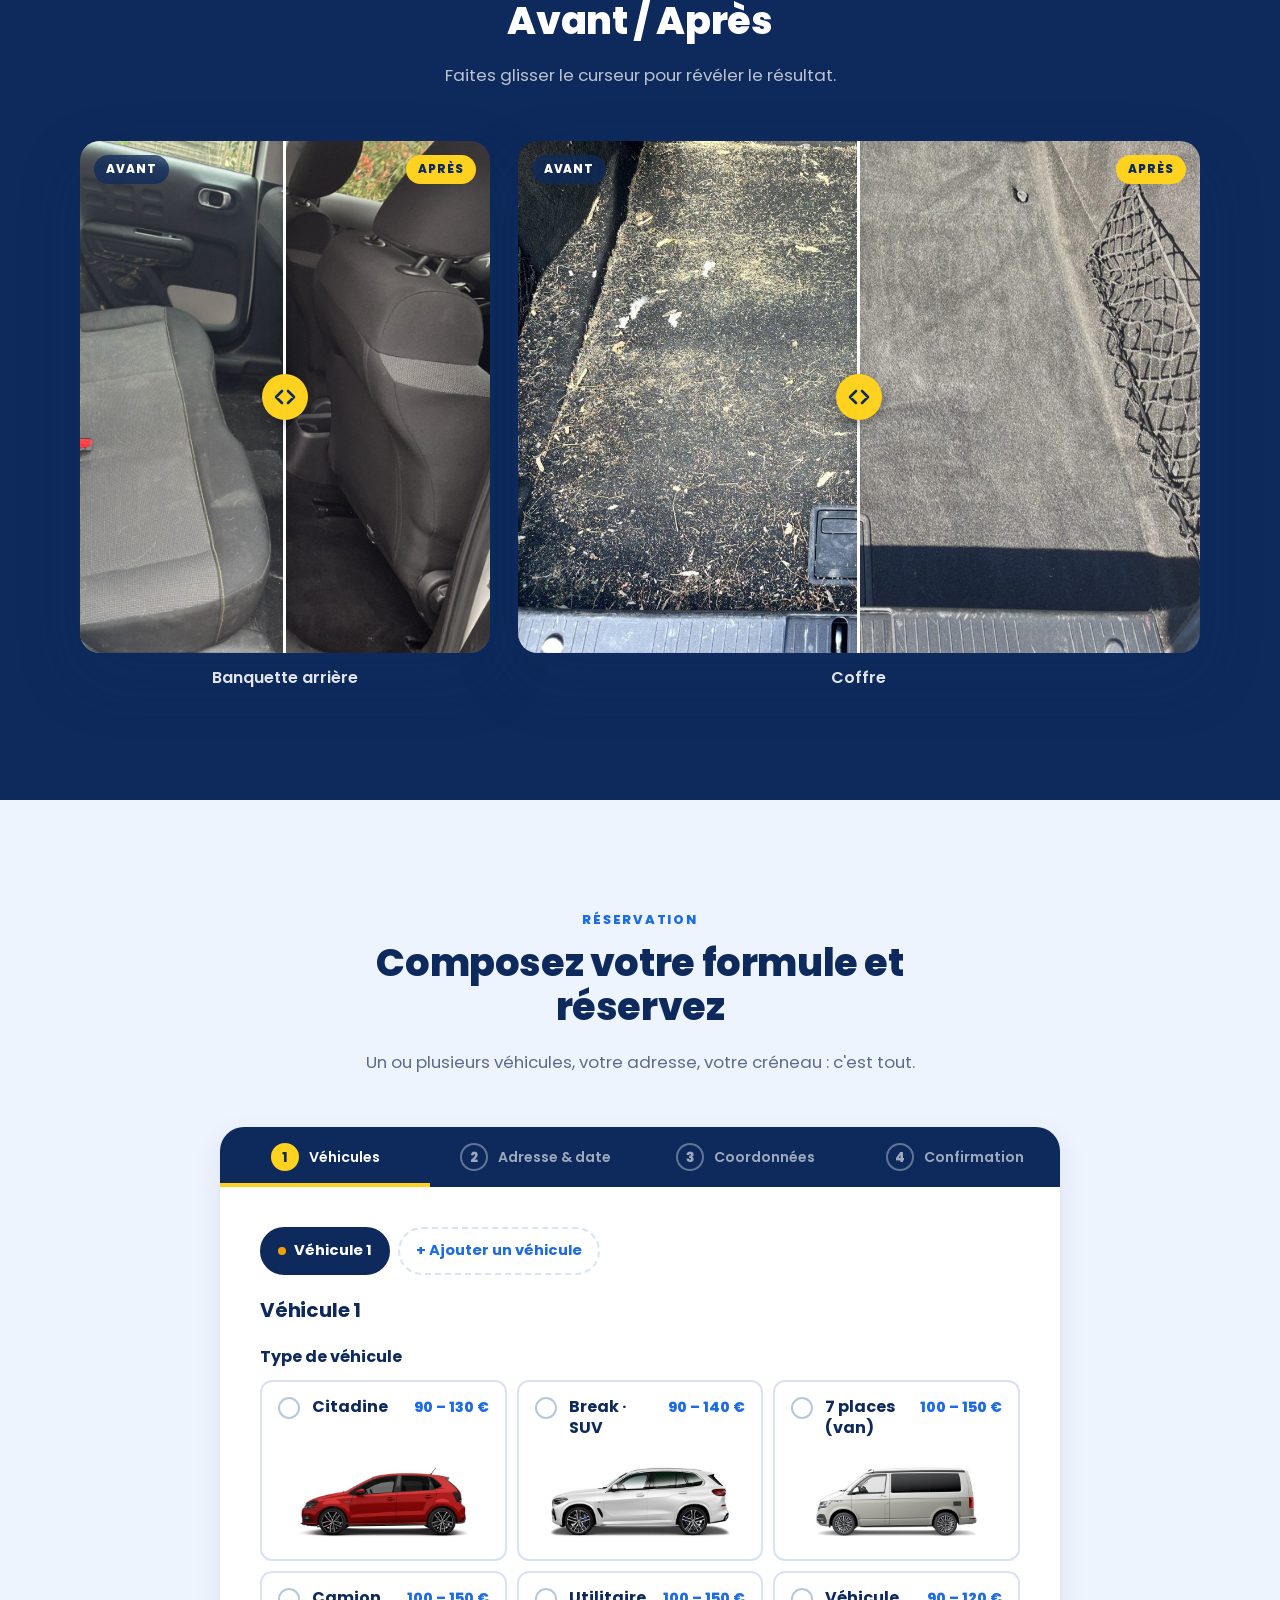
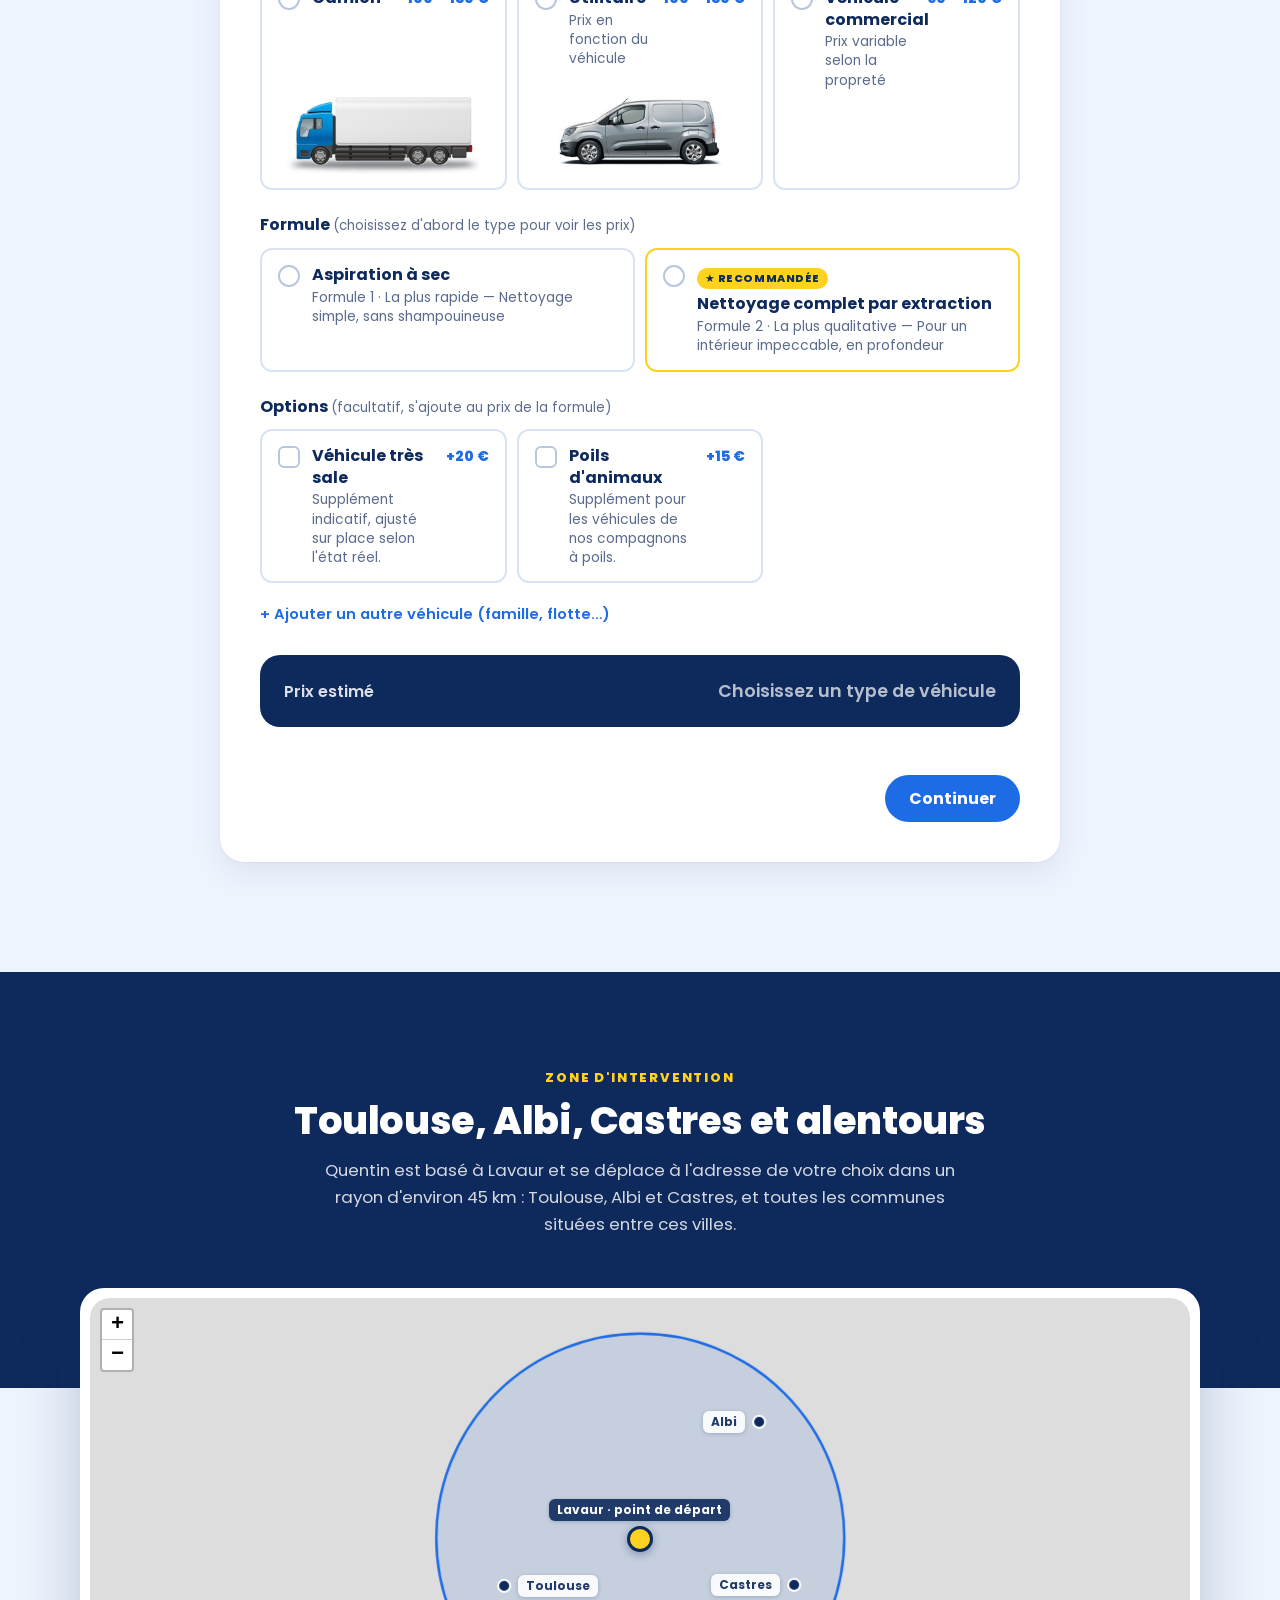
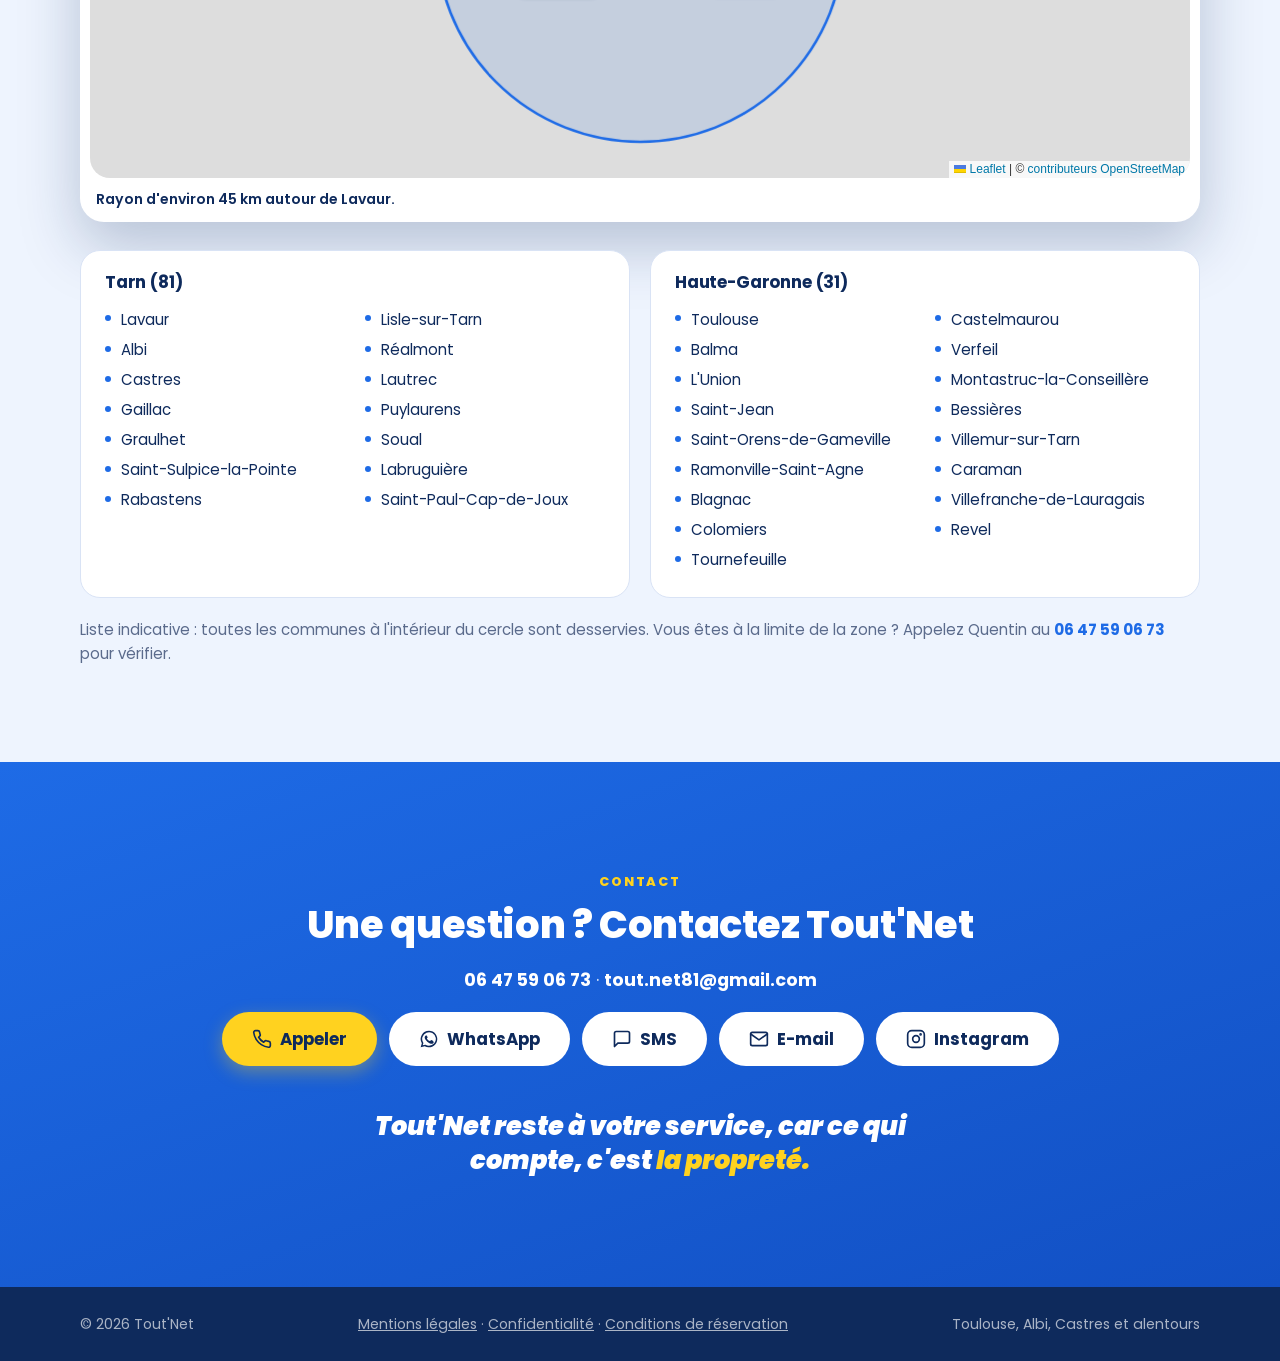
==== commit d3b6ec69: "Synchronise : carte OpenStreetMap, réservation avant la zone Co-Authored-By: Claude Opus 5.5 <norepl" ====
--- a/toutnet/site/index.html
+++ b/toutnet/site/index.html
@@ -140,25 +140,6 @@
       </div>
     </section>
 
-    <!-- ============ ZONE D'INTERVENTION ============ -->
-    <section class="zone" id="zone">
-      <div class="zone__head">
-        <div class="container">
-          <p class="eyebrow eyebrow--light">Zone d'intervention</p>
-          <h2 data-zone-titre>Toulouse, Albi, Castres et alentours</h2>
-          <p class="zone__lead" data-zone-intro></p>
-        </div>
-      </div>
-      <div class="container zone__body">
-        <div class="zone__map-wrap">
-          <div class="zone__map" id="zone-carte" role="img" aria-label="Carte de la zone d'intervention de Tout'Net autour de Lavaur"></div>
-          <p class="zone__credit" data-zone-legende></p>
-        </div>
-        <div class="zone__communes" data-zone-communes></div>
-        <p class="zone__note" data-zone-note></p>
-      </div>
-    </section>
-
     <!-- ============ RÉSERVATION ============ -->
     <section class="section section--tint" id="reserver">
       <div class="container container--narrow">
@@ -254,6 +235,25 @@
       </div>
     </section>
 
+    <!-- ============ ZONE D'INTERVENTION ============ -->
+    <section class="zone" id="zone">
+      <div class="zone__head">
+        <div class="container">
+          <p class="eyebrow eyebrow--light">Zone d'intervention</p>
+          <h2 data-zone-titre>Toulouse, Albi, Castres et alentours</h2>
+          <p class="zone__lead" data-zone-intro></p>
+        </div>
+      </div>
+      <div class="container zone__body">
+        <div class="zone__map-wrap">
+          <div class="zone__map" id="zone-carte" role="img" aria-label="Carte de la zone d'intervention de Tout'Net autour de Lavaur"></div>
+          <p class="zone__credit" data-zone-legende></p>
+        </div>
+        <div class="zone__communes" data-zone-communes></div>
+        <p class="zone__note" data-zone-note></p>
+      </div>
+    </section>
+
     <!-- ============ CONTACT ============ -->
     <section class="section section--blue" id="contact">
       <div class="container contact">
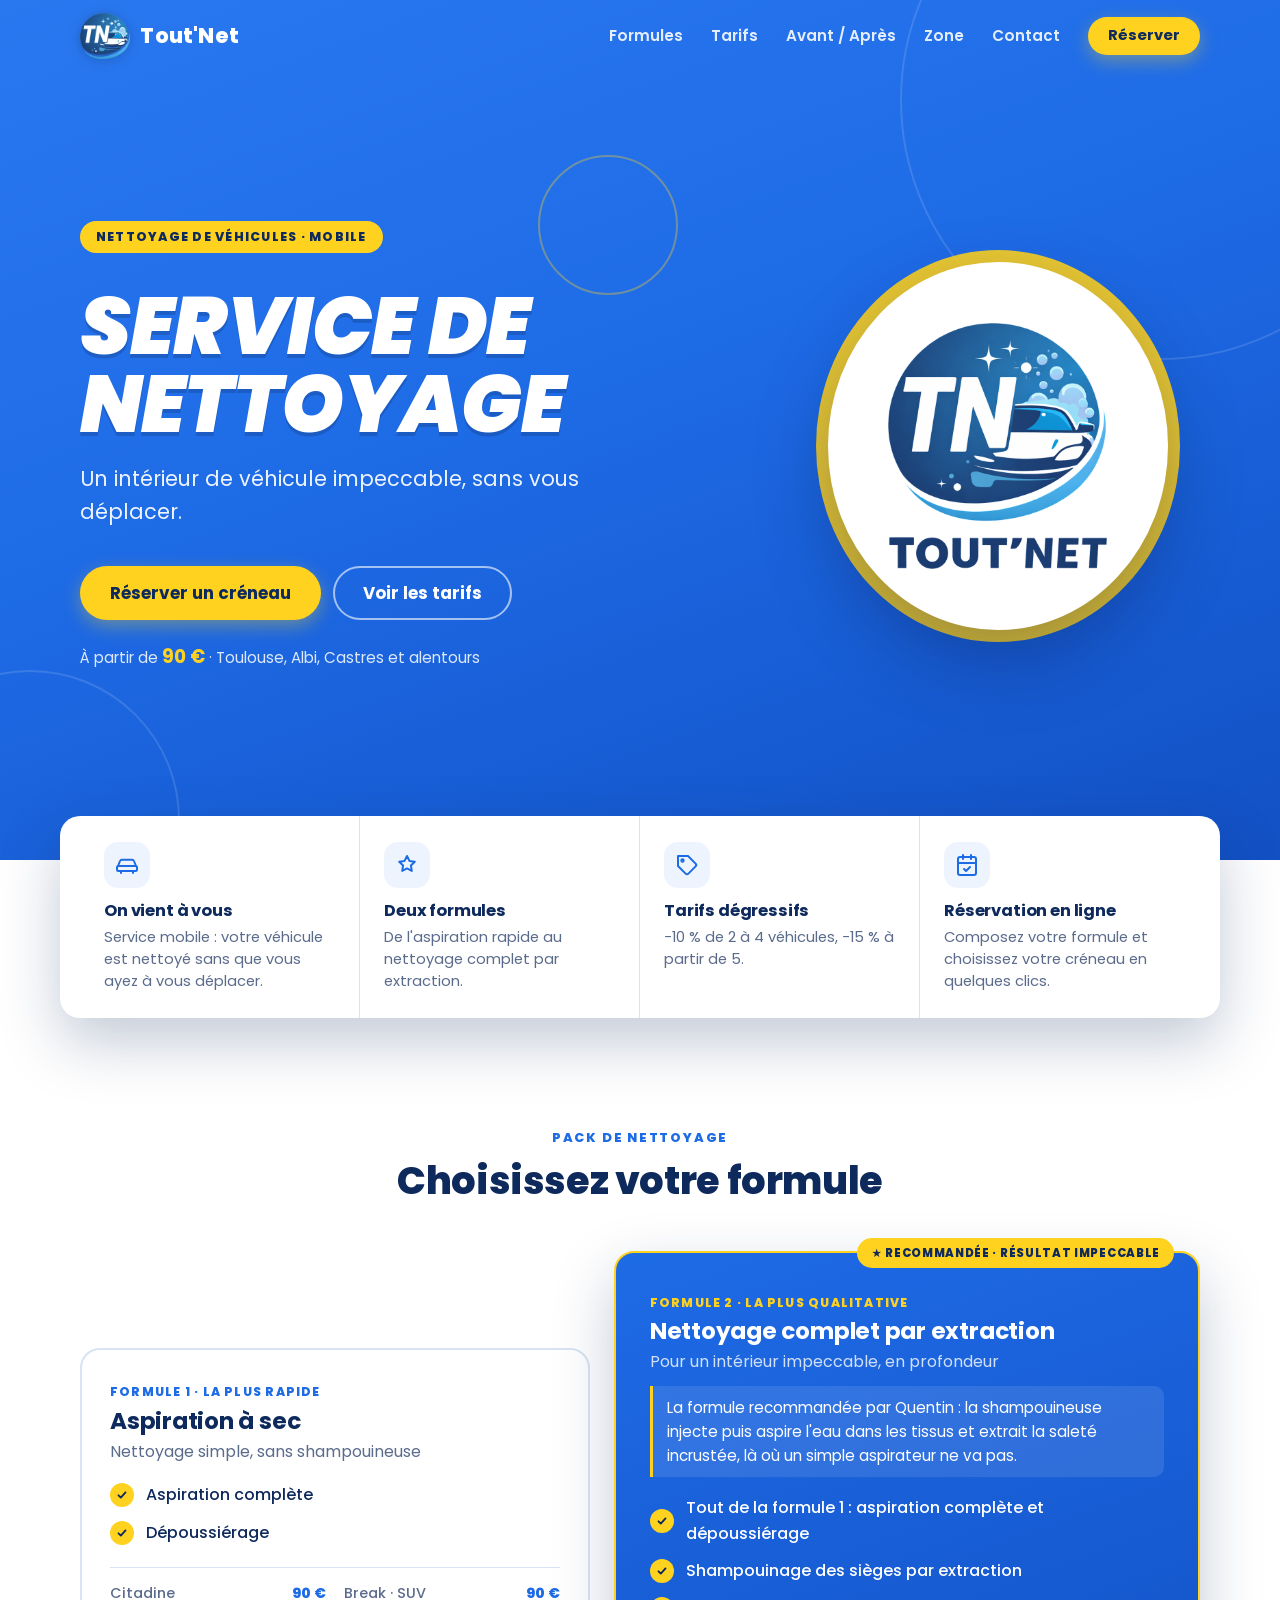
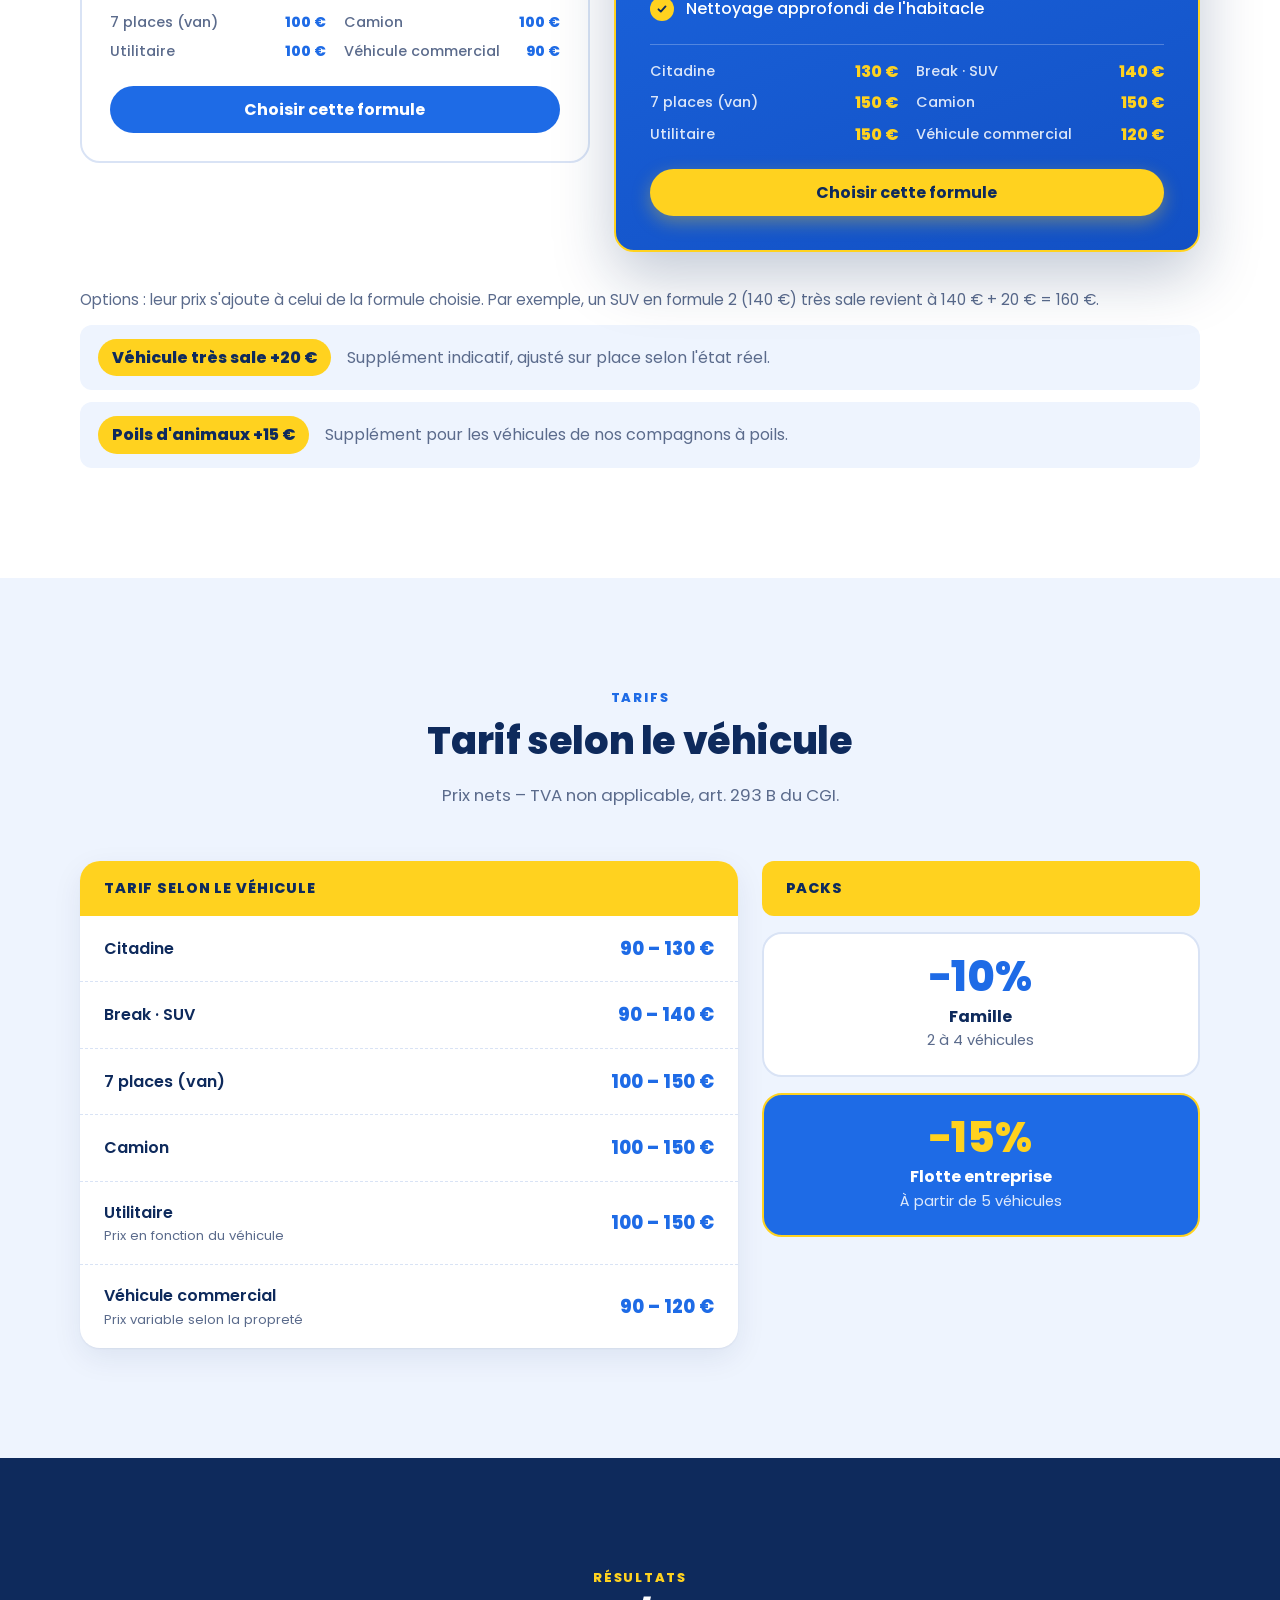
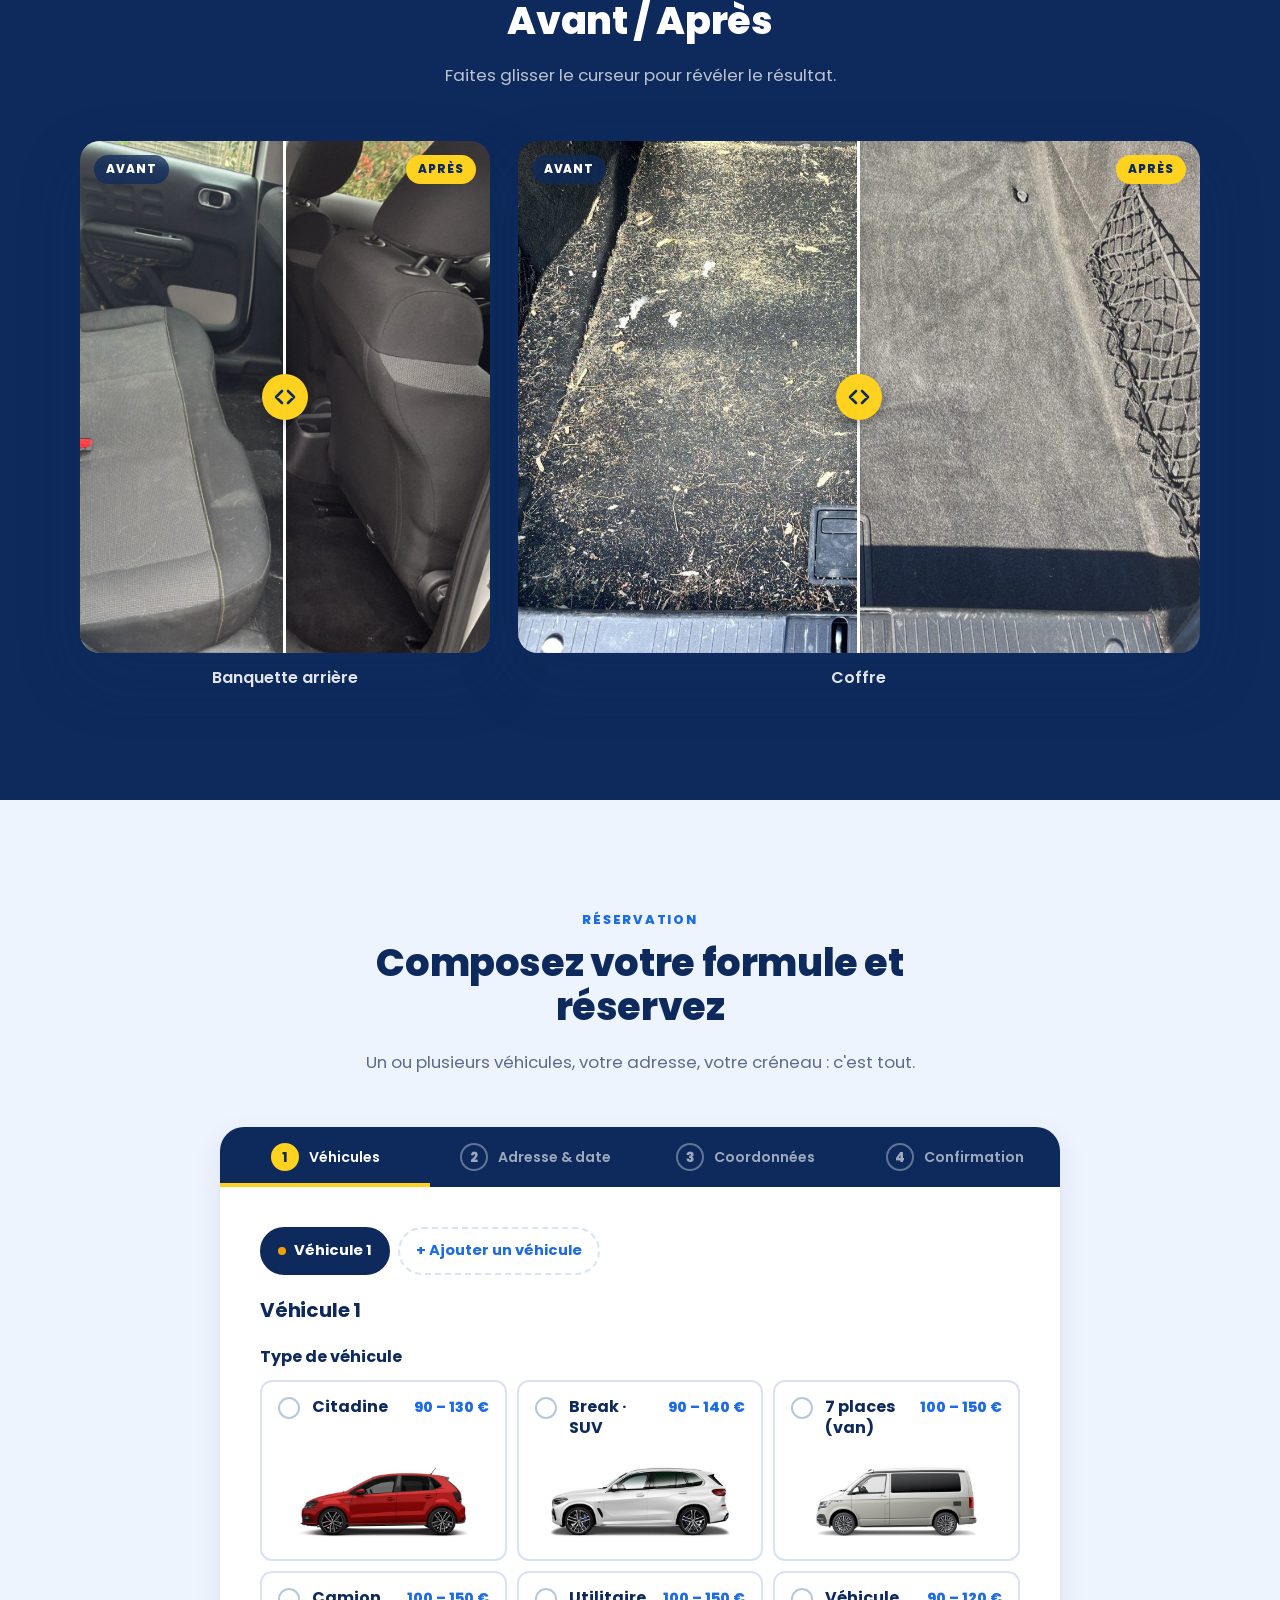
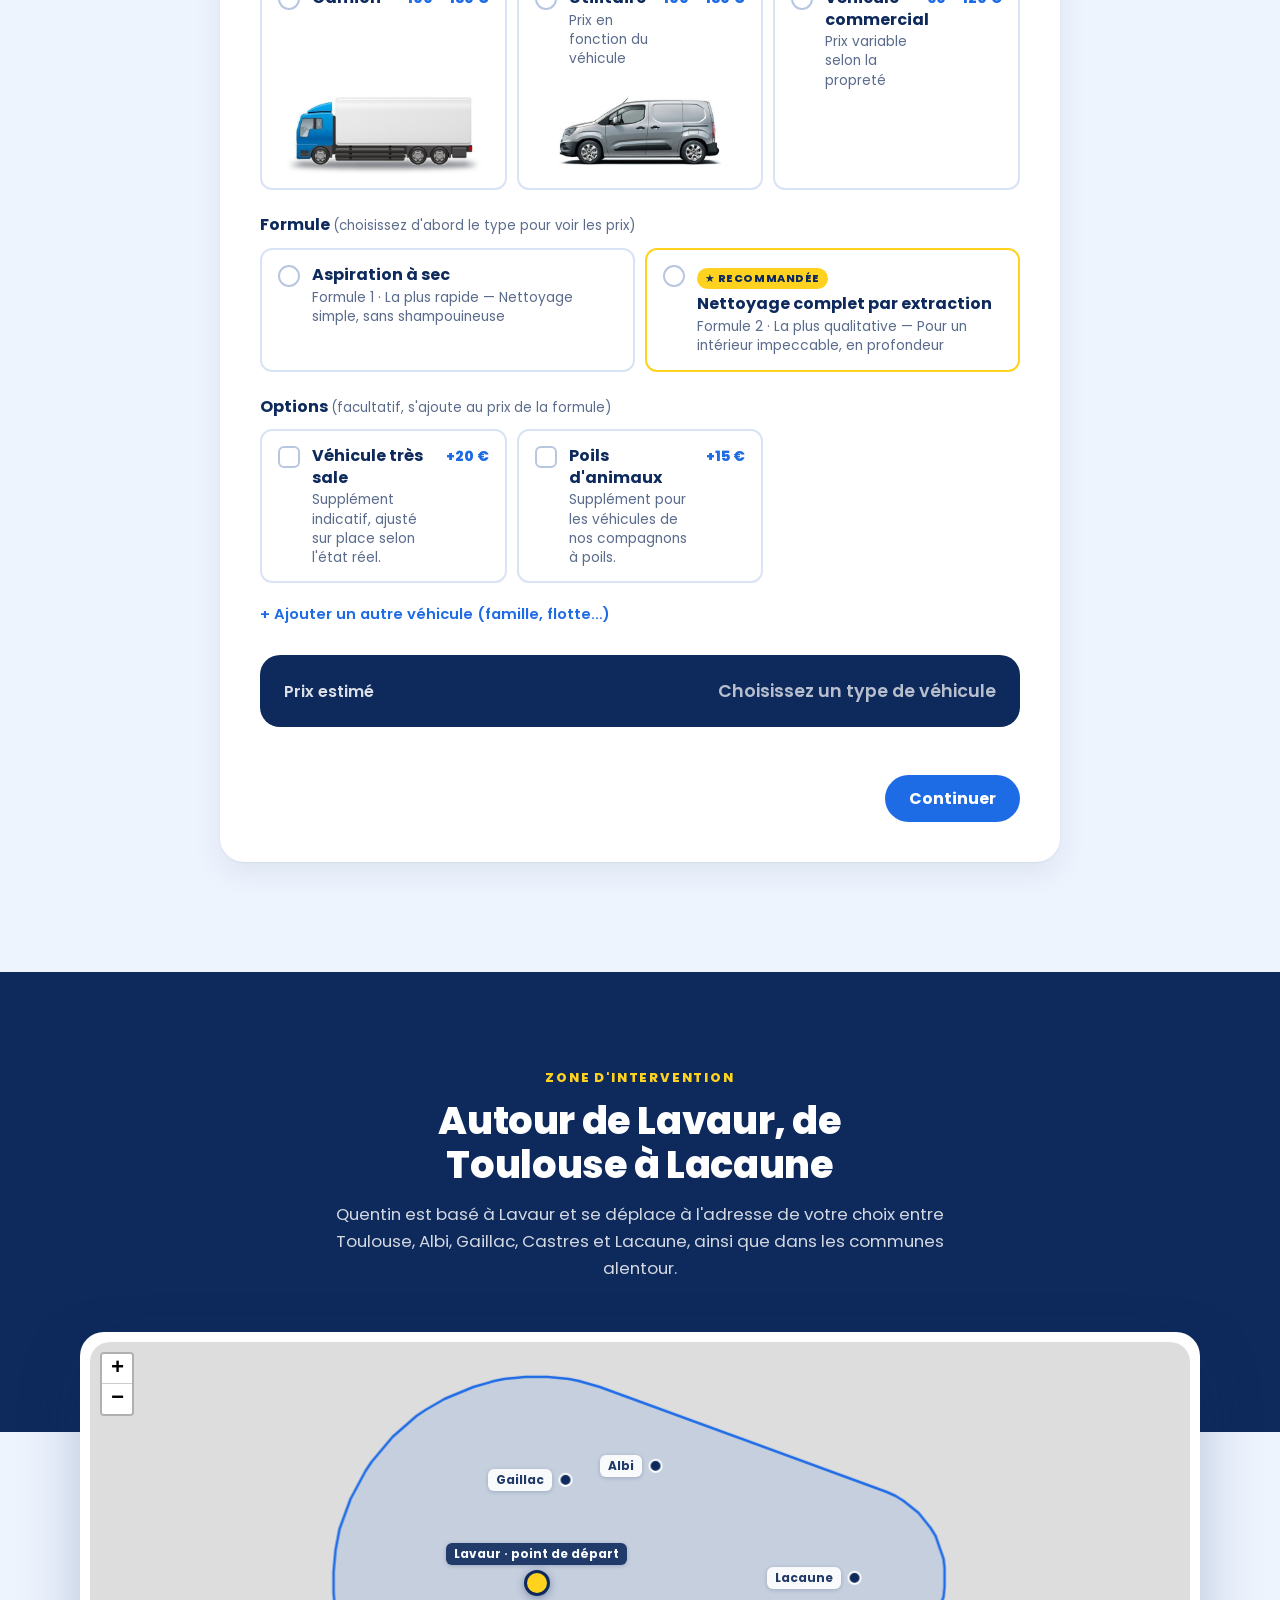
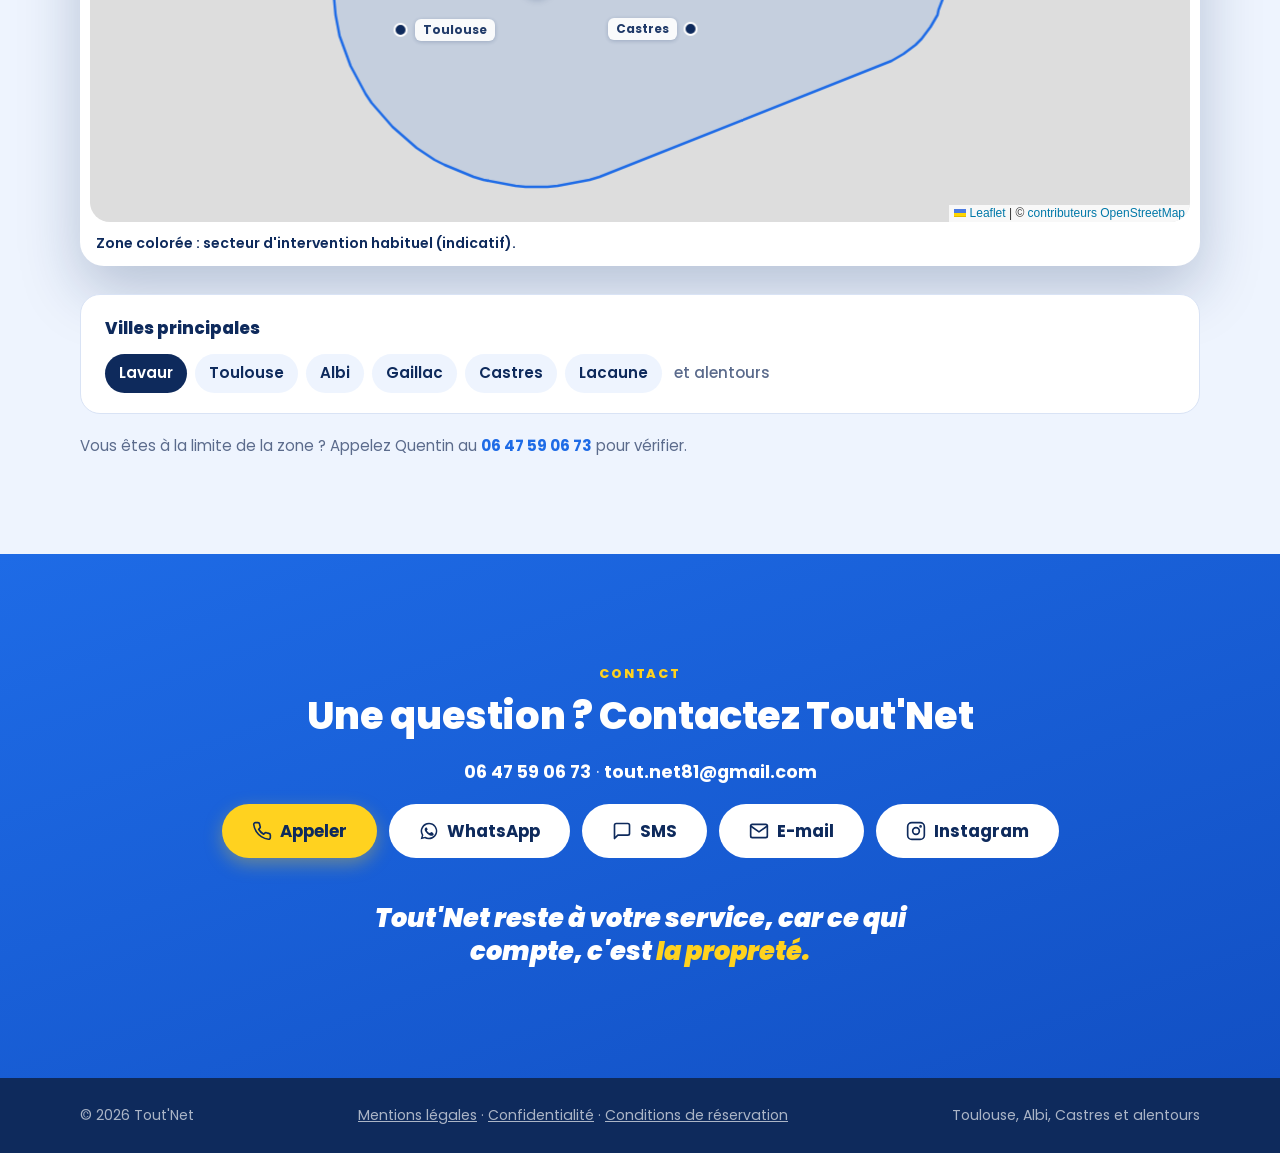
==== commit ff6565e6: "Synchronise : zone Lavaur–Lacaune, villes principales Co-Authored-By: Claude Opus 5.5 <noreply@anthr" ====
--- a/toutnet/site/index.html
+++ b/toutnet/site/index.html
@@ -32,7 +32,7 @@
     "priceRange": "90 € – 150 €",
     "address": { "@type": "PostalAddress", "addressLocality": "Lavaur", "postalCode": "81500", "addressRegion": "Occitanie", "addressCountry": "FR" },
     "areaServed": [
-      { "@type": "City", "name": "Lavaur" }, { "@type": "City", "name": "Albi" },
+      { "@type": "City", "name": "Lavaur" }, { "@type": "City", "name": "Albi" }, { "@type": "City", "name": "Gaillac" }, { "@type": "City", "name": "Lacaune" },
       { "@type": "City", "name": "Castres" }, { "@type": "City", "name": "Toulouse" }
     ],
     "sameAs": ["https://www.instagram.com/tout.net81/"]
@@ -240,7 +240,7 @@
       <div class="zone__head">
         <div class="container">
           <p class="eyebrow eyebrow--light">Zone d'intervention</p>
-          <h2 data-zone-titre>Toulouse, Albi, Castres et alentours</h2>
+          <h2 data-zone-titre>Autour de Lavaur, de Toulouse à Lacaune</h2>
           <p class="zone__lead" data-zone-intro></p>
         </div>
       </div>
--- a/toutnet/site/css/style.css
+++ b/toutnet/site/css/style.css
@@ -516,18 +516,18 @@
 .zone__map { height: clamp(320px, 52vw, 480px); border-radius: var(--radius); overflow: hidden; background: #e8eef7; z-index: 0; }
 .zone__map--erreur::after { content: "La carte n'a pas pu être chargée."; display: grid; place-items: center; height: 100%; color: var(--c-muted); }
 .zone__credit { margin: 10px 6px 2px; font-size: .88rem; font-weight: 600; color: var(--c-navy); }
-.zone__communes { display: grid; grid-template-columns: repeat(2, minmax(0, 1fr)); gap: 20px; margin-top: 28px; }
-.zone__group { background: var(--c-white); border-radius: var(--radius); padding: 22px 24px; border: 1px solid var(--c-line); }
-.zone__group h3 { font-size: 1.05rem; margin-bottom: 12px; }
-.zone__group ul { list-style: none; padding: 0; margin: 0; columns: 2; column-gap: 20px; font-size: .94rem; }
-.zone__group li { padding: 3px 0 3px 16px; position: relative; break-inside: avoid; }
-.zone__group li::before { content: ""; position: absolute; left: 0; top: .72em; width: 6px; height: 6px; border-radius: 50%; background: var(--c-blue); }
+.zone__communes { margin-top: 28px; background: var(--c-white); border-radius: var(--radius); padding: 20px 24px; border: 1px solid var(--c-line); }
+.zone__villes-titre { margin: 0 0 12px; font-weight: 800; font-size: 1.05rem; color: var(--c-navy); }
+.zone__villes { list-style: none; padding: 0; margin: 0; display: flex; flex-wrap: wrap; gap: 8px; }
+.zone__villes li { background: var(--c-tint); color: var(--c-navy); font-weight: 600; padding: 7px 14px; border-radius: 999px; font-size: .95rem; }
+.zone__villes li:first-child { background: var(--c-navy); color: var(--c-white); }
+.zone__villes .zone__villes-plus { background: none; color: var(--c-muted); font-weight: 500; padding-left: 4px; }
 .zone__note { margin: 20px 0 0; color: var(--c-muted); font-size: .94rem; }
 .zone__note a { color: var(--c-blue); font-weight: 700; text-decoration: none; }
-@media (max-width: 720px) { .zone__communes { grid-template-columns: 1fr; } }
 /* Repères de la carte */
 .zone-pin span { display: block; width: 26px; height: 26px; border-radius: 50%; background: var(--c-yellow); border: 3px solid var(--c-navy); box-shadow: 0 2px 8px rgba(14,42,92,.4); }
 .leaflet-tooltip.zone-label { background: var(--c-white); color: var(--c-navy); border: 0; border-radius: 6px; box-shadow: 0 1px 4px rgba(14,42,92,.25); font: 700 12px/1.2 var(--font); padding: 4px 8px; }
 .leaflet-tooltip.zone-label::before { display: none; }
 .leaflet-tooltip.zone-label--base { background: var(--c-navy); color: var(--c-white); }
+.leaflet-tooltip.zone-label--petit { font-size: 10px; padding: 2px 6px; }
 .leaflet-container { font-family: var(--font); }
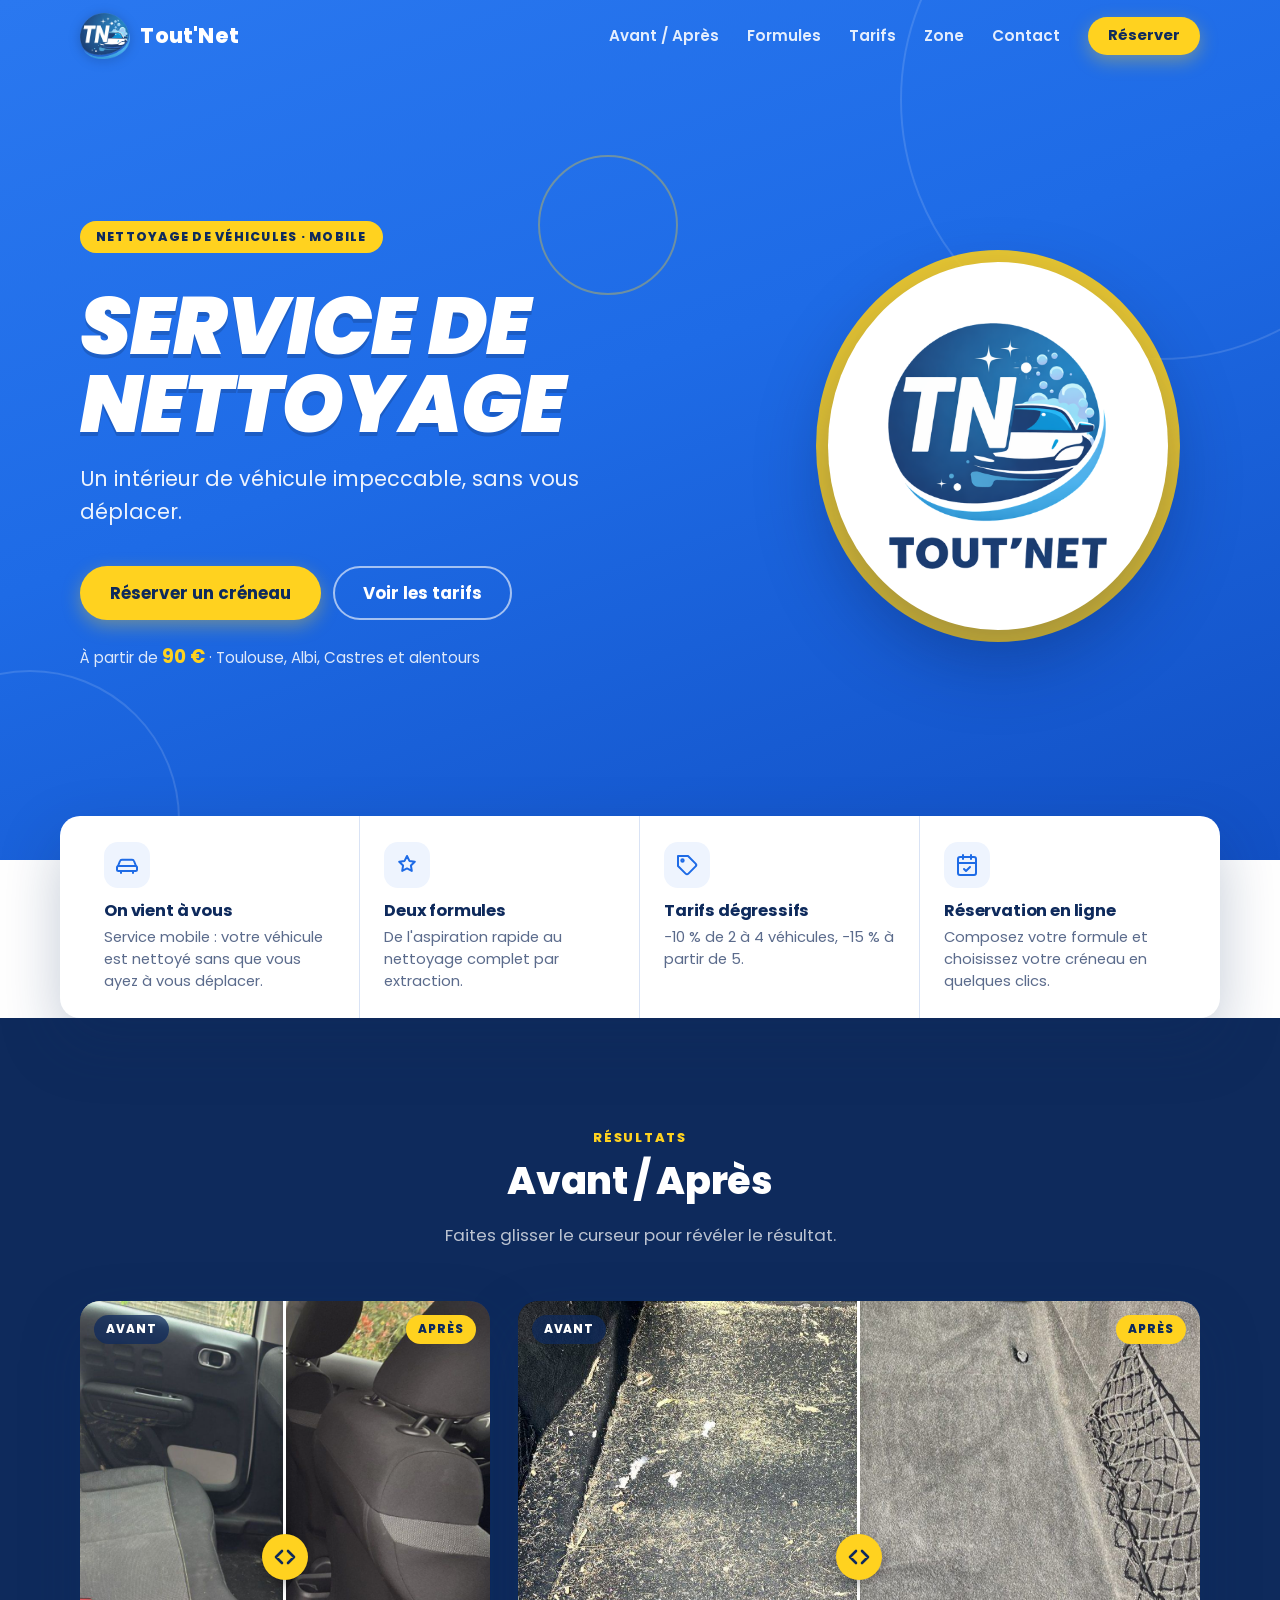
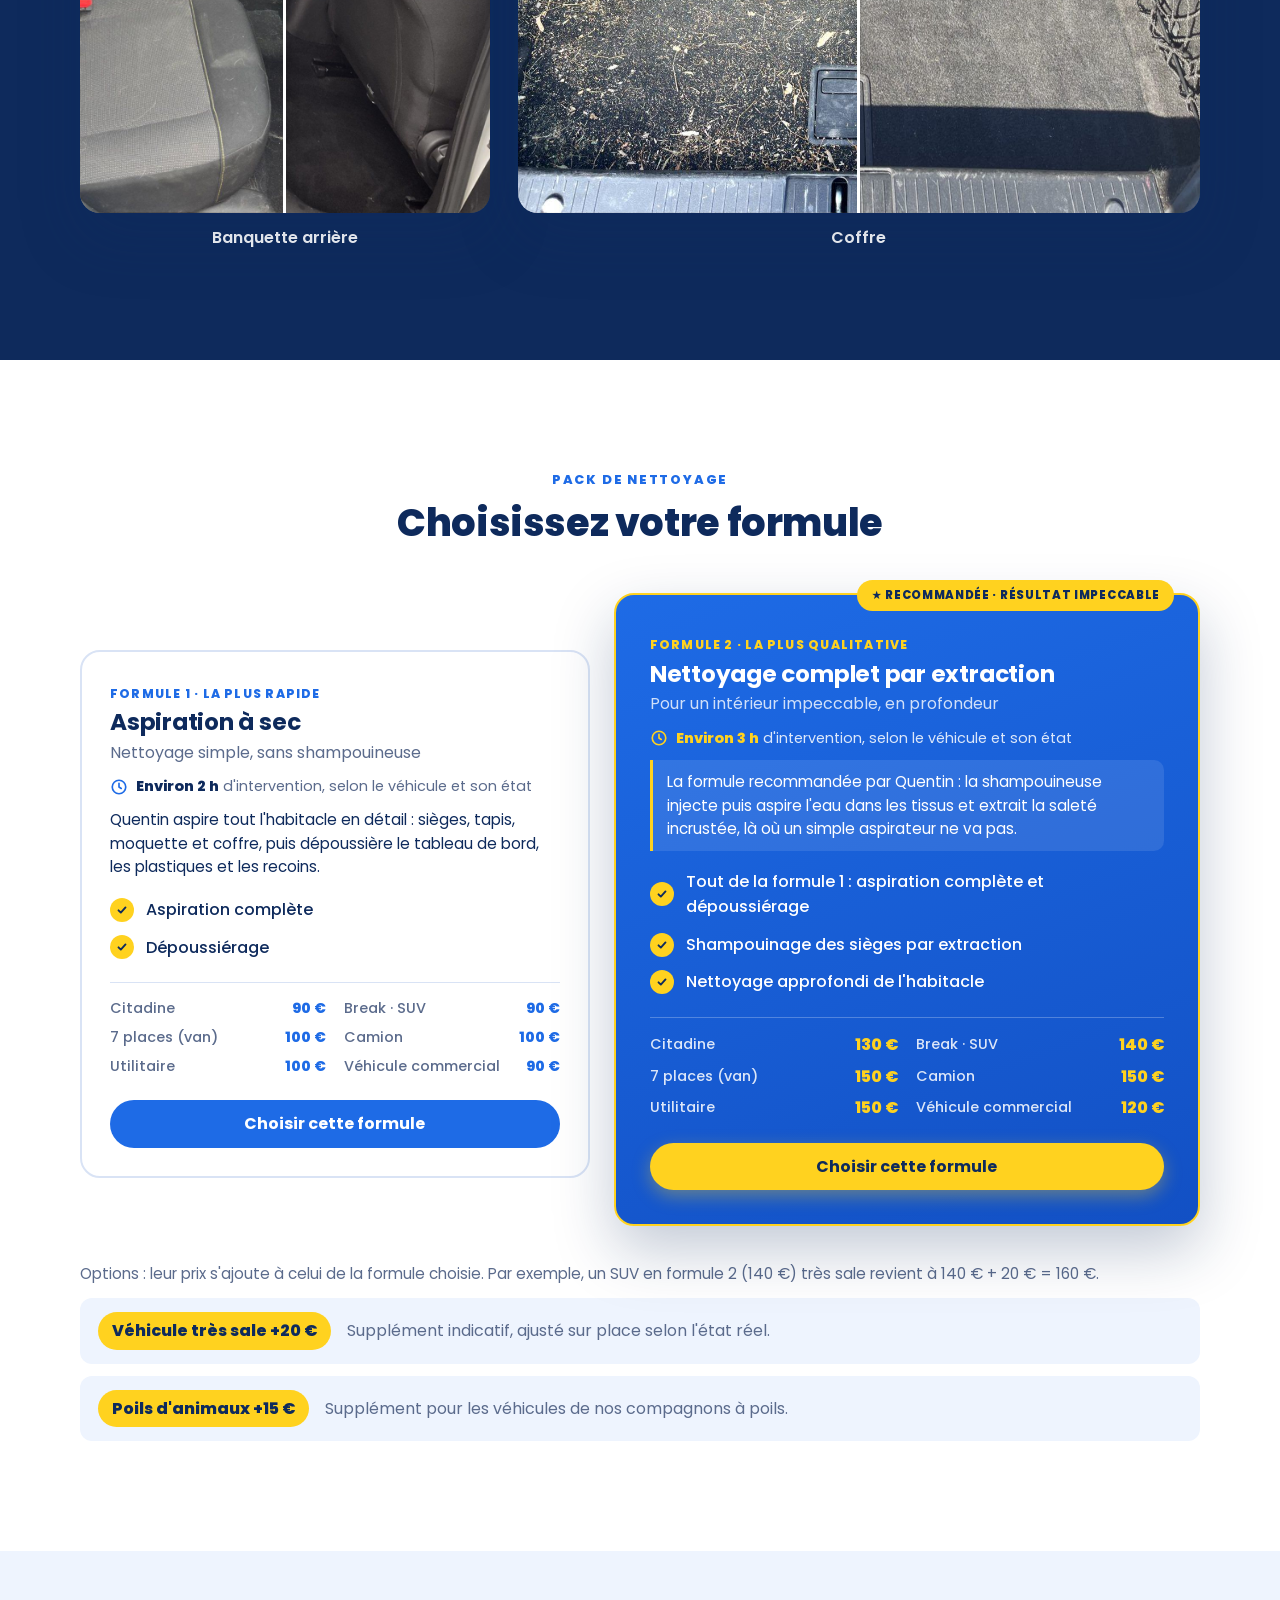
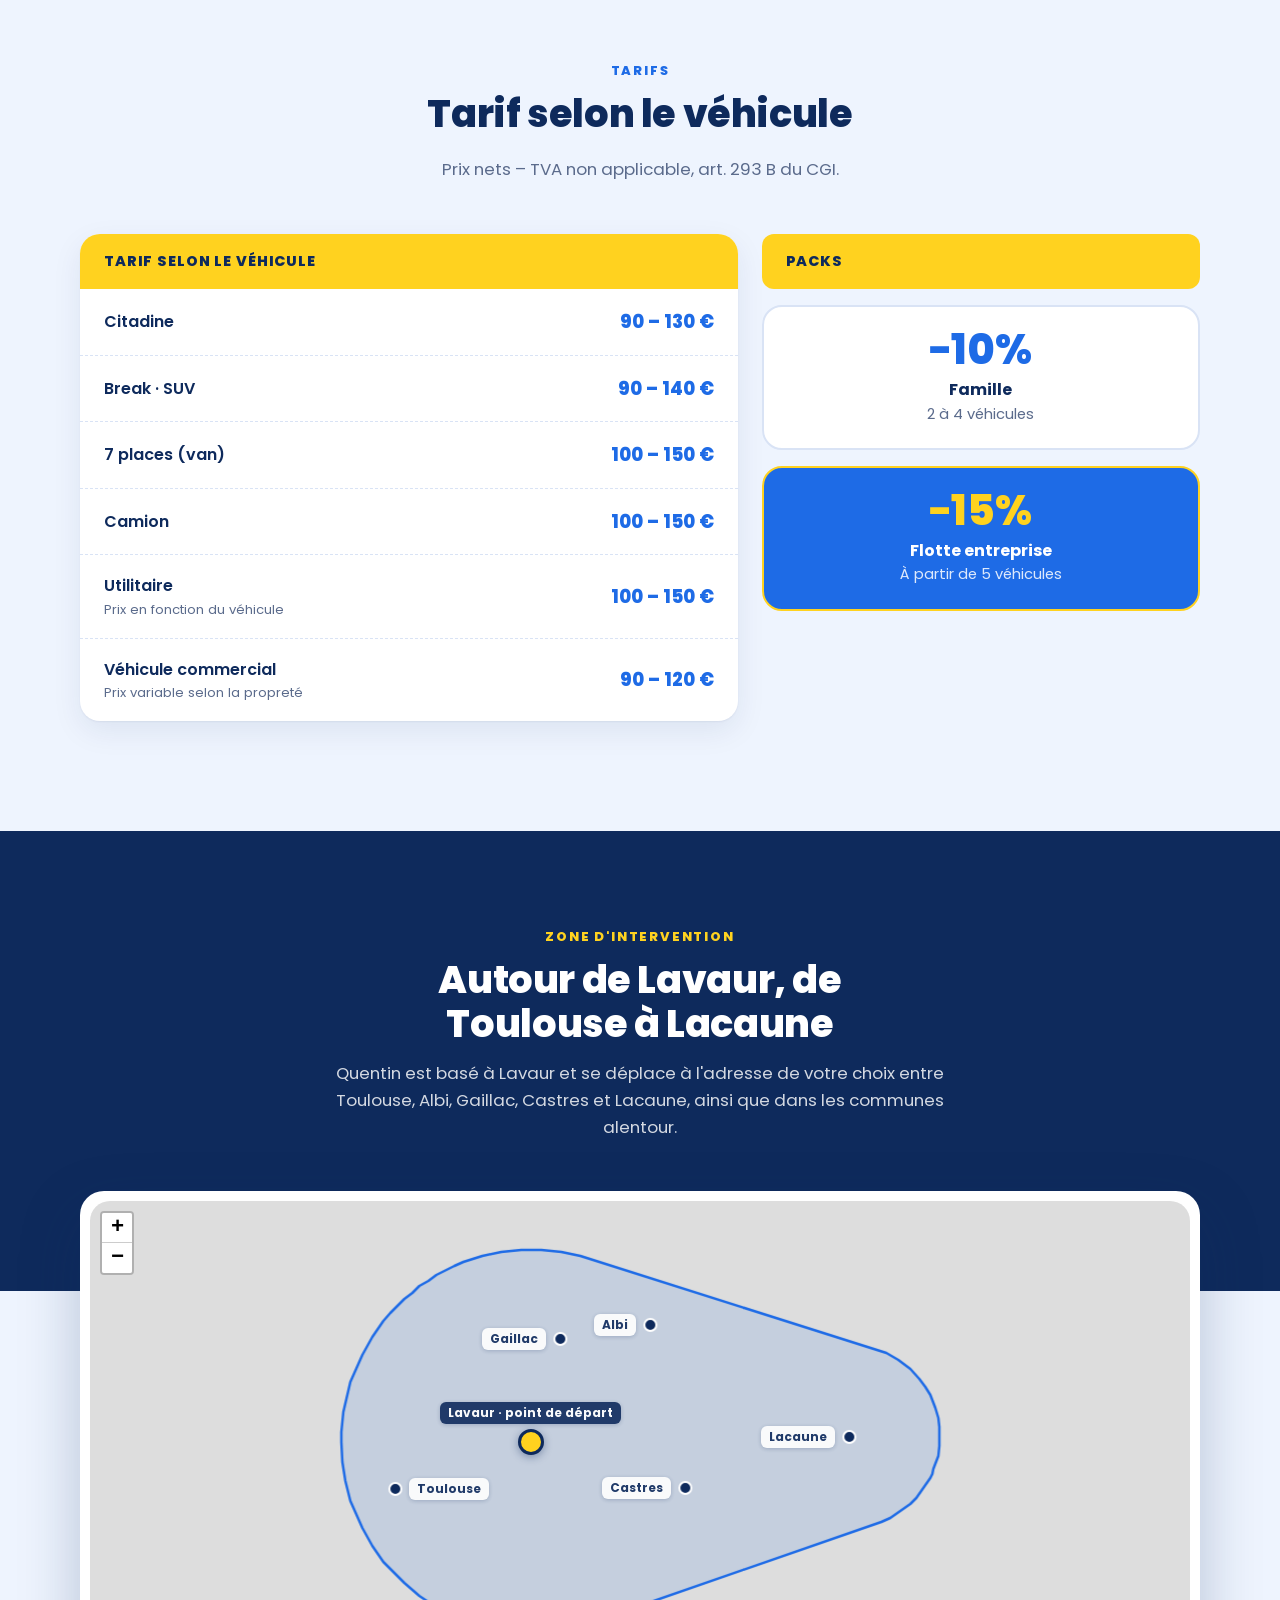
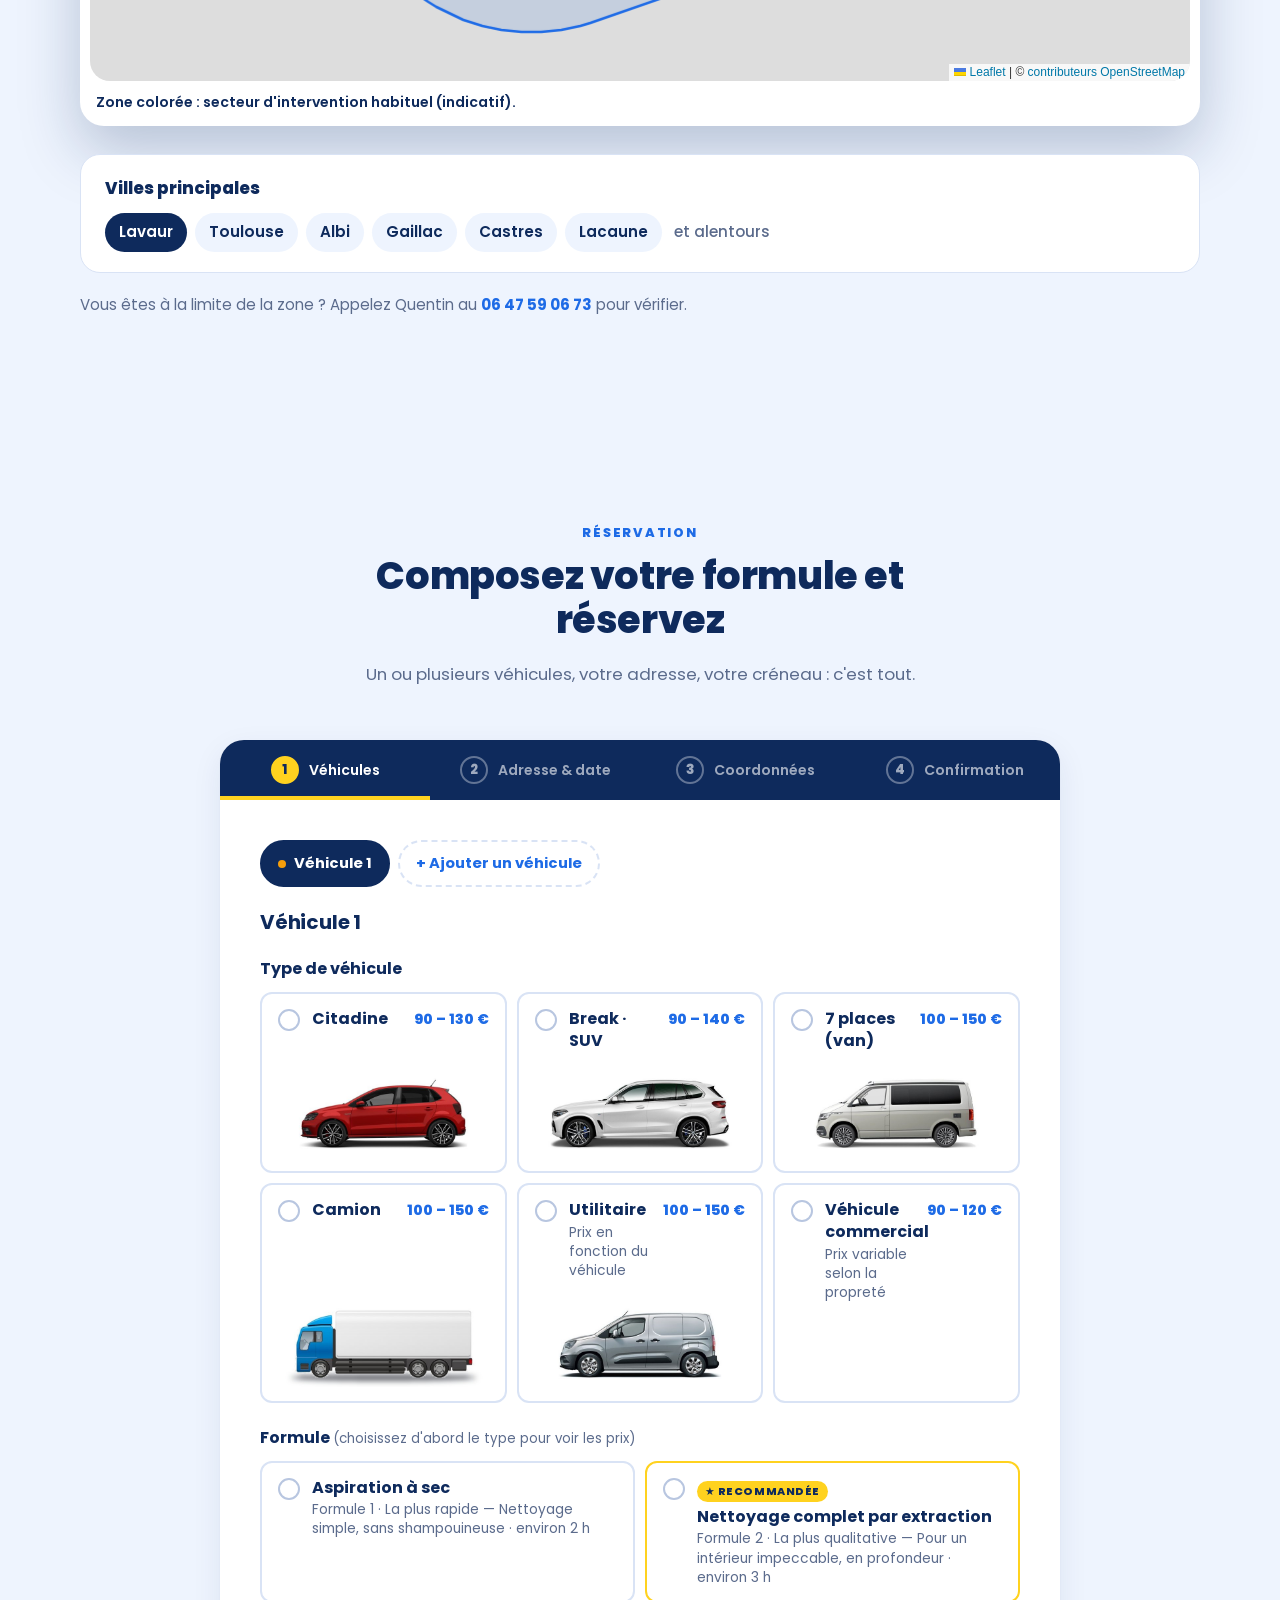
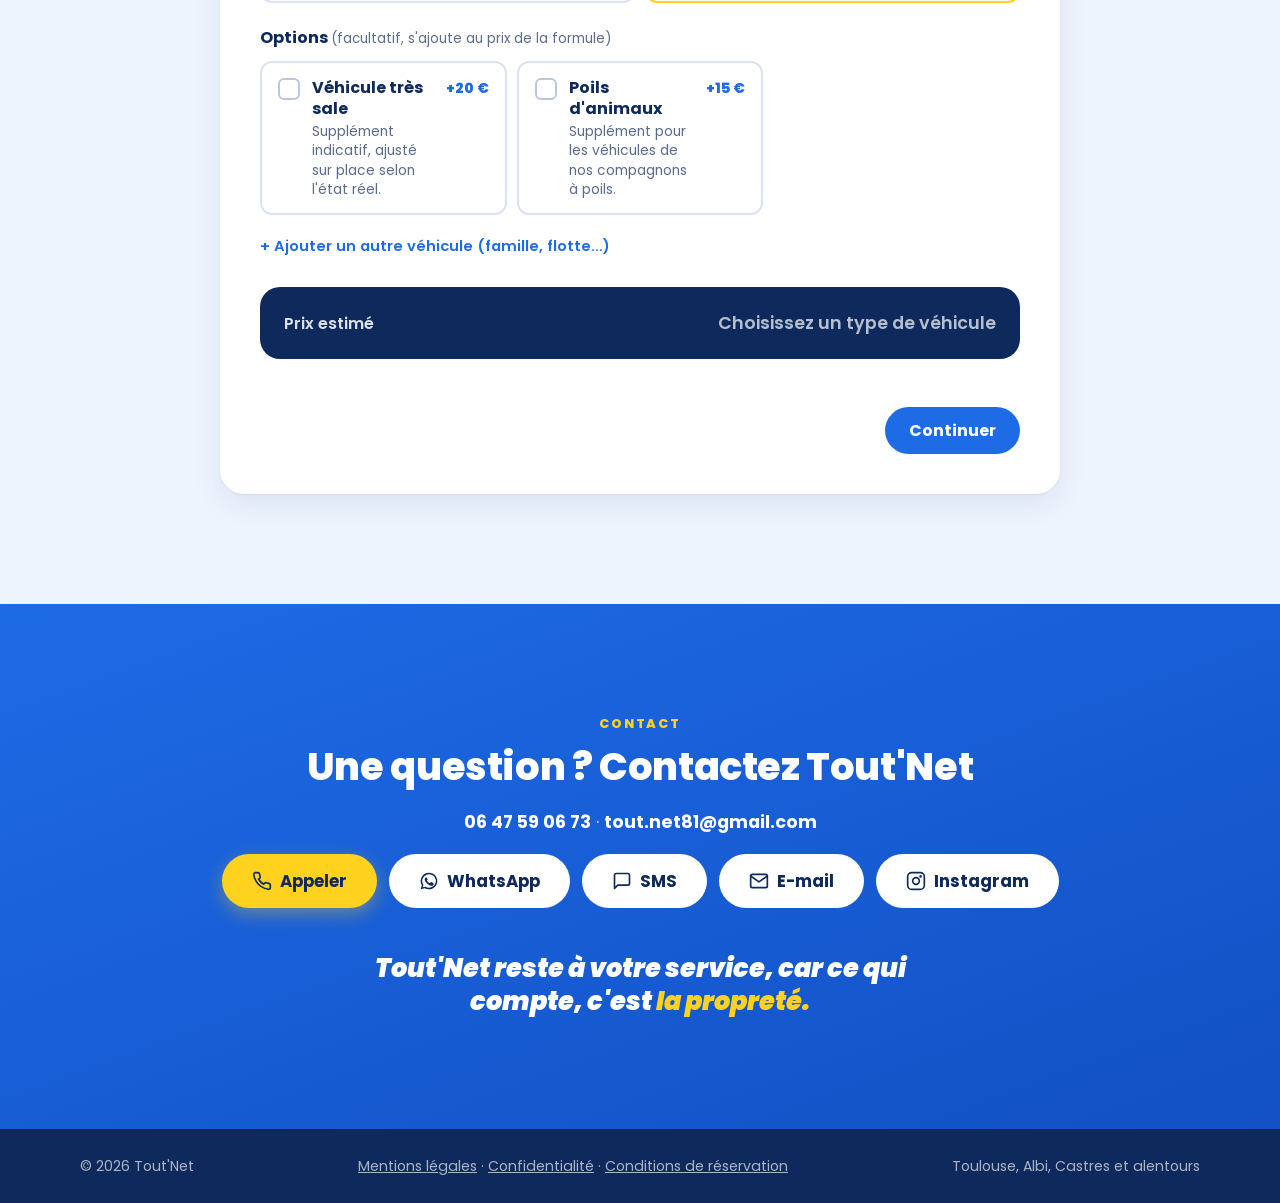
==== commit 7aece01f: "Synchronise : ordre des sections, durée des formules Co-Authored-By: Claude Opus 5.5 <noreply@anthro" ====
--- a/toutnet/site/index.html
+++ b/toutnet/site/index.html
@@ -55,9 +55,9 @@
         <span></span><span></span><span></span>
       </button>
       <nav class="nav" id="nav" aria-label="Navigation principale">
+        <a href="#avant-apres">Avant / Après</a>
         <a href="#formules">Formules</a>
         <a href="#tarifs">Tarifs</a>
-        <a href="#avant-apres">Avant / Après</a>
         <a href="#zone">Zone</a>
         <a href="#contact">Contact</a>
         <a href="#reserver" class="btn btn--small btn--accent">Réserver</a>
@@ -101,6 +101,18 @@
       </div>
     </section>
 
+    <!-- ============ AVANT / APRÈS ============ -->
+    <section class="section section--dark" id="avant-apres">
+      <div class="container">
+        <div class="section__head">
+          <p class="eyebrow">Résultats</p>
+          <h2>Avant / Après</h2>
+          <p class="section__sub">Faites glisser le curseur pour révéler le résultat.</p>
+        </div>
+        <div class="gallery" data-galerie></div>
+      </div>
+    </section>
+
     <!-- ============ FORMULES ============ -->
     <section class="section" id="formules">
       <div class="container">
@@ -128,15 +140,22 @@
       </div>
     </section>
 
-    <!-- ============ AVANT / APRÈS ============ -->
-    <section class="section section--dark" id="avant-apres">
-      <div class="container">
-        <div class="section__head">
-          <p class="eyebrow">Résultats</p>
-          <h2>Avant / Après</h2>
-          <p class="section__sub">Faites glisser le curseur pour révéler le résultat.</p>
-        </div>
-        <div class="gallery" data-galerie></div>
+    <!-- ============ ZONE D'INTERVENTION ============ -->
+    <section class="zone" id="zone">
+      <div class="zone__head">
+        <div class="container">
+          <p class="eyebrow eyebrow--light">Zone d'intervention</p>
+          <h2 data-zone-titre>Autour de Lavaur, de Toulouse à Lacaune</h2>
+          <p class="zone__lead" data-zone-intro></p>
+        </div>
+      </div>
+      <div class="container zone__body">
+        <div class="zone__map-wrap">
+          <div class="zone__map" id="zone-carte" role="img" aria-label="Carte de la zone d'intervention de Tout'Net autour de Lavaur"></div>
+          <p class="zone__credit" data-zone-legende></p>
+        </div>
+        <div class="zone__communes" data-zone-communes></div>
+        <p class="zone__note" data-zone-note></p>
       </div>
     </section>
 
@@ -235,25 +254,6 @@
       </div>
     </section>
 
-    <!-- ============ ZONE D'INTERVENTION ============ -->
-    <section class="zone" id="zone">
-      <div class="zone__head">
-        <div class="container">
-          <p class="eyebrow eyebrow--light">Zone d'intervention</p>
-          <h2 data-zone-titre>Autour de Lavaur, de Toulouse à Lacaune</h2>
-          <p class="zone__lead" data-zone-intro></p>
-        </div>
-      </div>
-      <div class="container zone__body">
-        <div class="zone__map-wrap">
-          <div class="zone__map" id="zone-carte" role="img" aria-label="Carte de la zone d'intervention de Tout'Net autour de Lavaur"></div>
-          <p class="zone__credit" data-zone-legende></p>
-        </div>
-        <div class="zone__communes" data-zone-communes></div>
-        <p class="zone__note" data-zone-note></p>
-      </div>
-    </section>
-
     <!-- ============ CONTACT ============ -->
     <section class="section section--blue" id="contact">
       <div class="container contact">
--- a/toutnet/site/css/style.css
+++ b/toutnet/site/css/style.css
@@ -201,6 +201,13 @@
 .formula__price { display: inline-block; align-self: flex-start; font-weight: 800; color: var(--c-blue); background: var(--c-tint); padding: 4px 12px; border-radius: 999px; margin: -6px 0 18px; font-size: .92rem; }
 .formula--featured .formula__price { color: var(--c-navy); background: var(--c-yellow); }
 .formula__list { list-style: none; padding: 0; margin: 0 0 22px; display: grid; gap: 12px; }
+.formula__duree { display: flex; align-items: center; gap: 8px; margin: -8px 0 16px; font-size: .9rem; color: var(--c-muted); }
+.formula__duree strong { color: var(--c-navy); font-weight: 800; }
+.formula__duree-ico { width: 18px; height: 18px; flex: none; color: var(--c-blue); display: inline-flex; }
+.formula__duree-ico svg { width: 100%; height: 100%; }
+.formula--featured .formula__duree { color: rgba(255,255,255,.85); }
+.formula--featured .formula__duree strong { color: var(--c-yellow); }
+.formula--featured .formula__duree-ico { color: var(--c-yellow); }
 .formula__pitch { margin: -6px 0 18px; font-size: .95rem; line-height: 1.55; }
 .formula__prices { list-style: none; padding: 14px 0 0; margin: 0 0 22px; border-top: 1px solid var(--c-line); display: grid; grid-template-columns: repeat(2, minmax(0, 1fr)); gap: 6px 18px; font-size: .9rem; }
 .formula__prices li { display: flex; justify-content: space-between; gap: 8px; }
@@ -428,6 +435,15 @@
 @keyframes remplir { from { opacity: 0; transform: scaleY(.4); } to { opacity: 1; transform: none; } }
 .cal__none { text-align: center; color: #b8c6e0; padding-top: 6px; }
 @media (max-width: 520px) { .cal__slot { font-size: .82rem; padding: 8px 0; } .cal__wd { font-size: .82rem; } .cal__grid { gap: 5px; } }
+.indispo { border: 2px solid var(--c-line); border-radius: var(--radius); padding: clamp(18px, 4vw, 26px); background: var(--c-white); }
+.indispo > p { margin: 0 0 10px; color: var(--c-muted); }
+.indispo .indispo__titre { font-size: 1.15rem; font-weight: 800; color: var(--c-navy); margin-bottom: 6px; }
+.indispo__form { margin: 16px 0 14px; }
+.indispo__actions { display: flex; flex-wrap: wrap; gap: 10px; align-items: center; }
+.indispo .indispo__erreur { color: var(--c-error); font-weight: 600; min-height: 1.2em; margin: 8px 0 0; }
+.indispo .indispo__ou { margin: 14px 0 10px; padding-top: 14px; border-top: 1px solid var(--c-line); font-weight: 600; color: var(--c-navy); }
+.cal__vide { text-align: center; padding: 34px 16px; border: 1px dashed var(--c-line); border-radius: var(--radius-sm); color: var(--c-muted); }
+.cal__vide p { margin: 0 0 14px; font-weight: 600; }
 .spinner { display: inline-block; width: 18px; height: 18px; border: 3px solid var(--c-line); border-top-color: var(--c-blue); border-radius: 50%; animation: spin .8s linear infinite; vertical-align: -4px; margin-right: 8px; }
 @keyframes spin { to { transform: rotate(360deg); } }
 
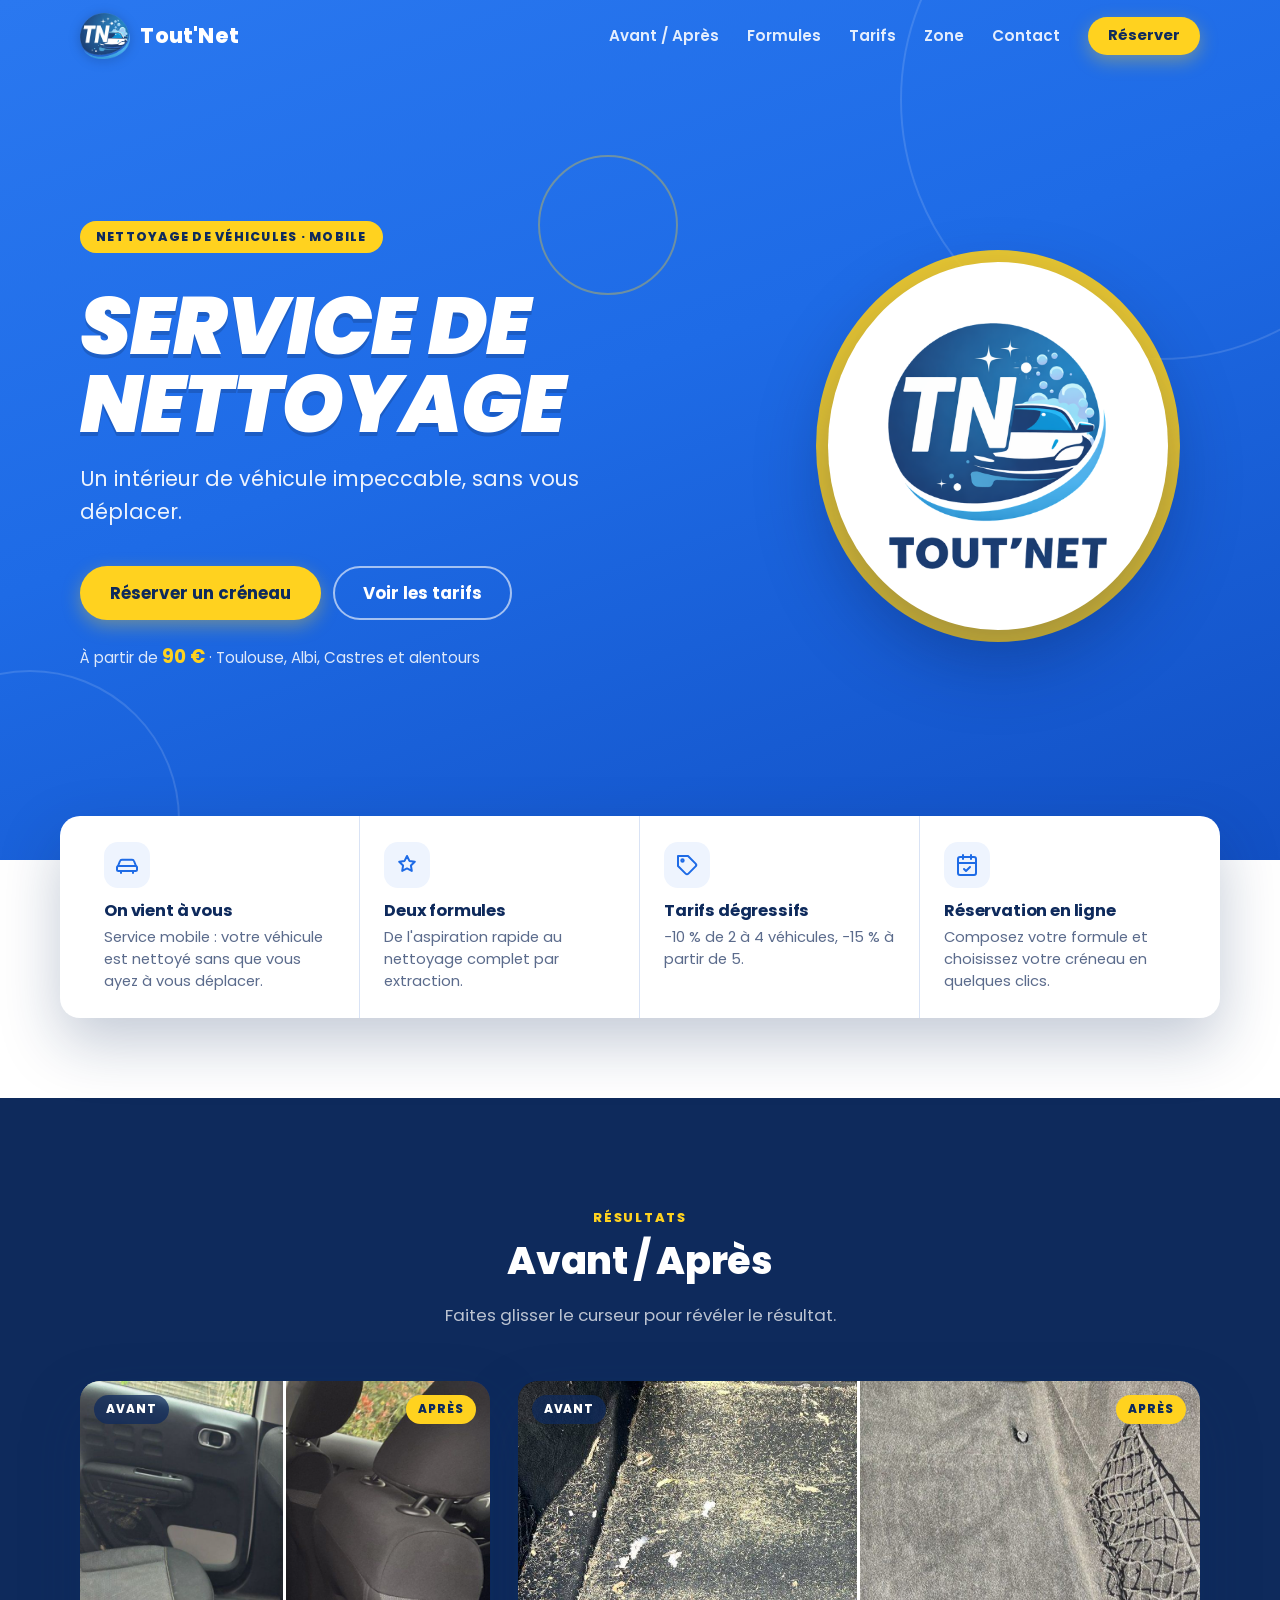
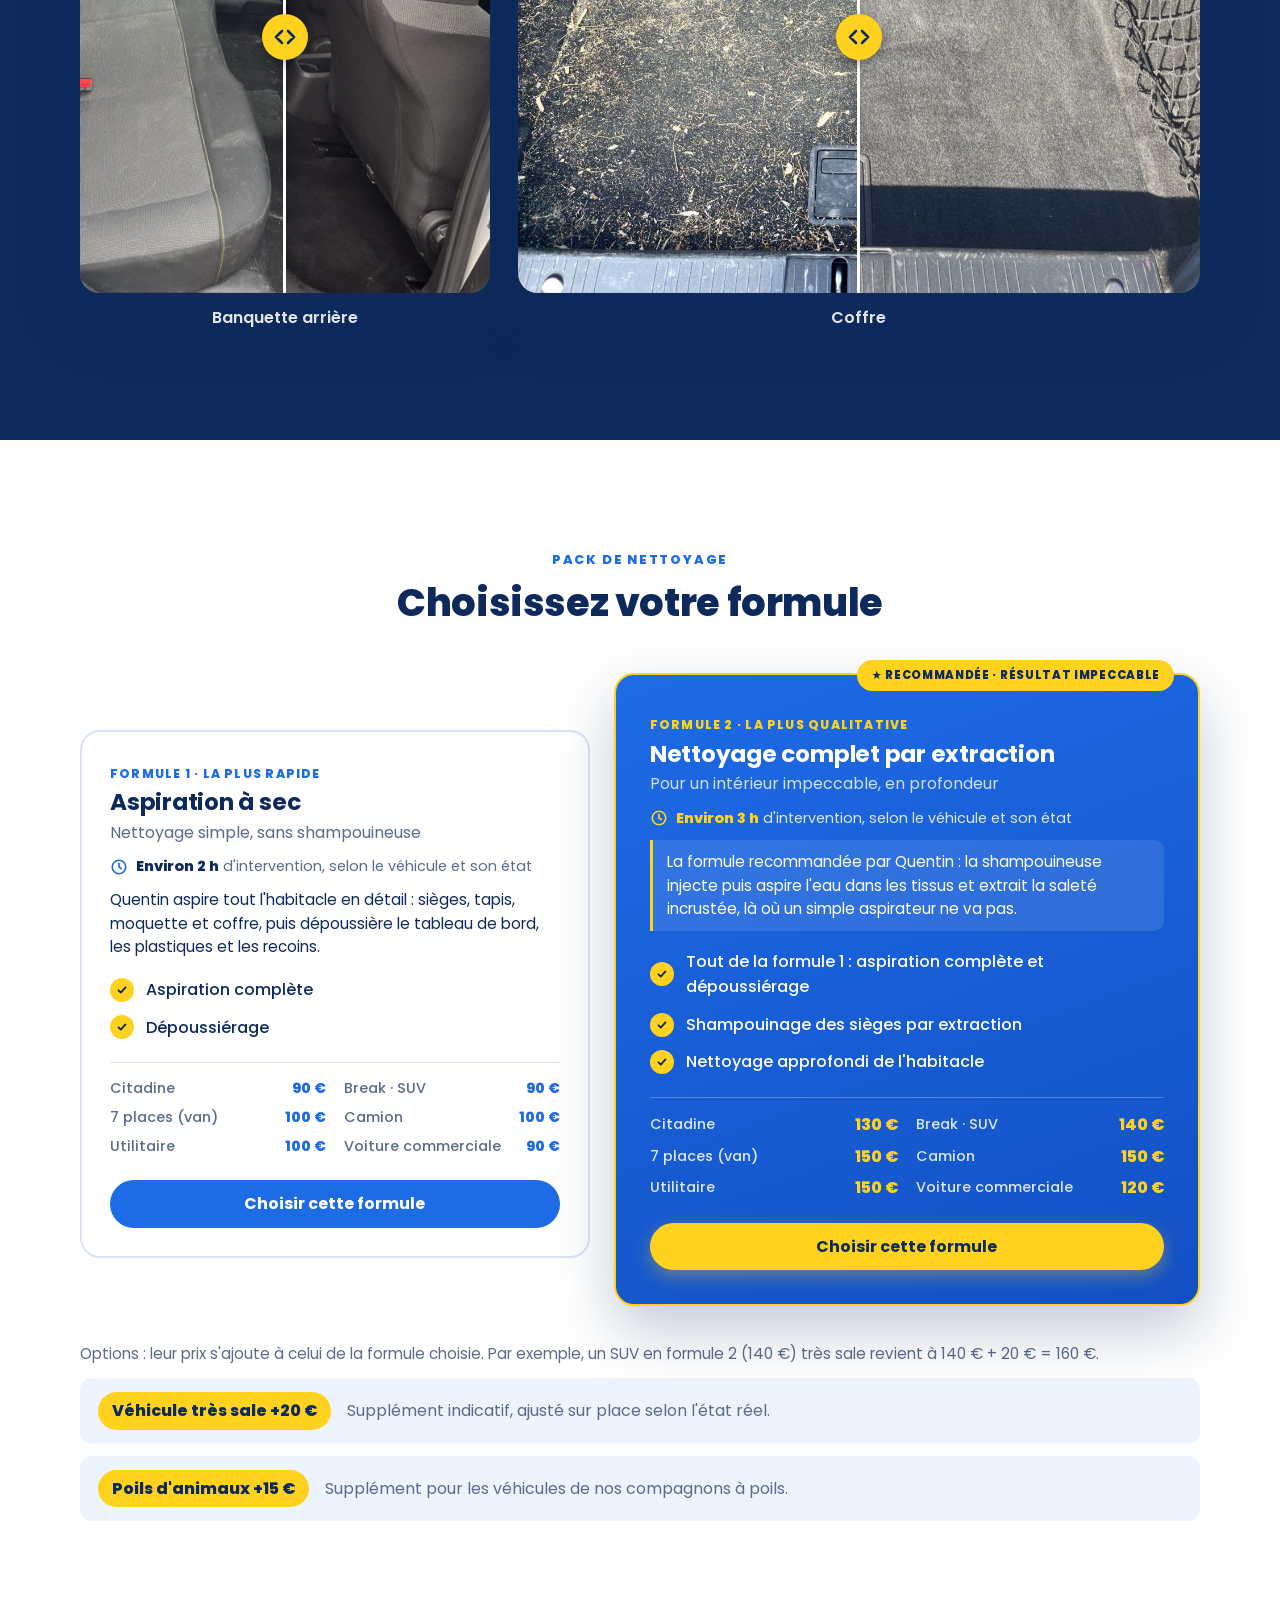
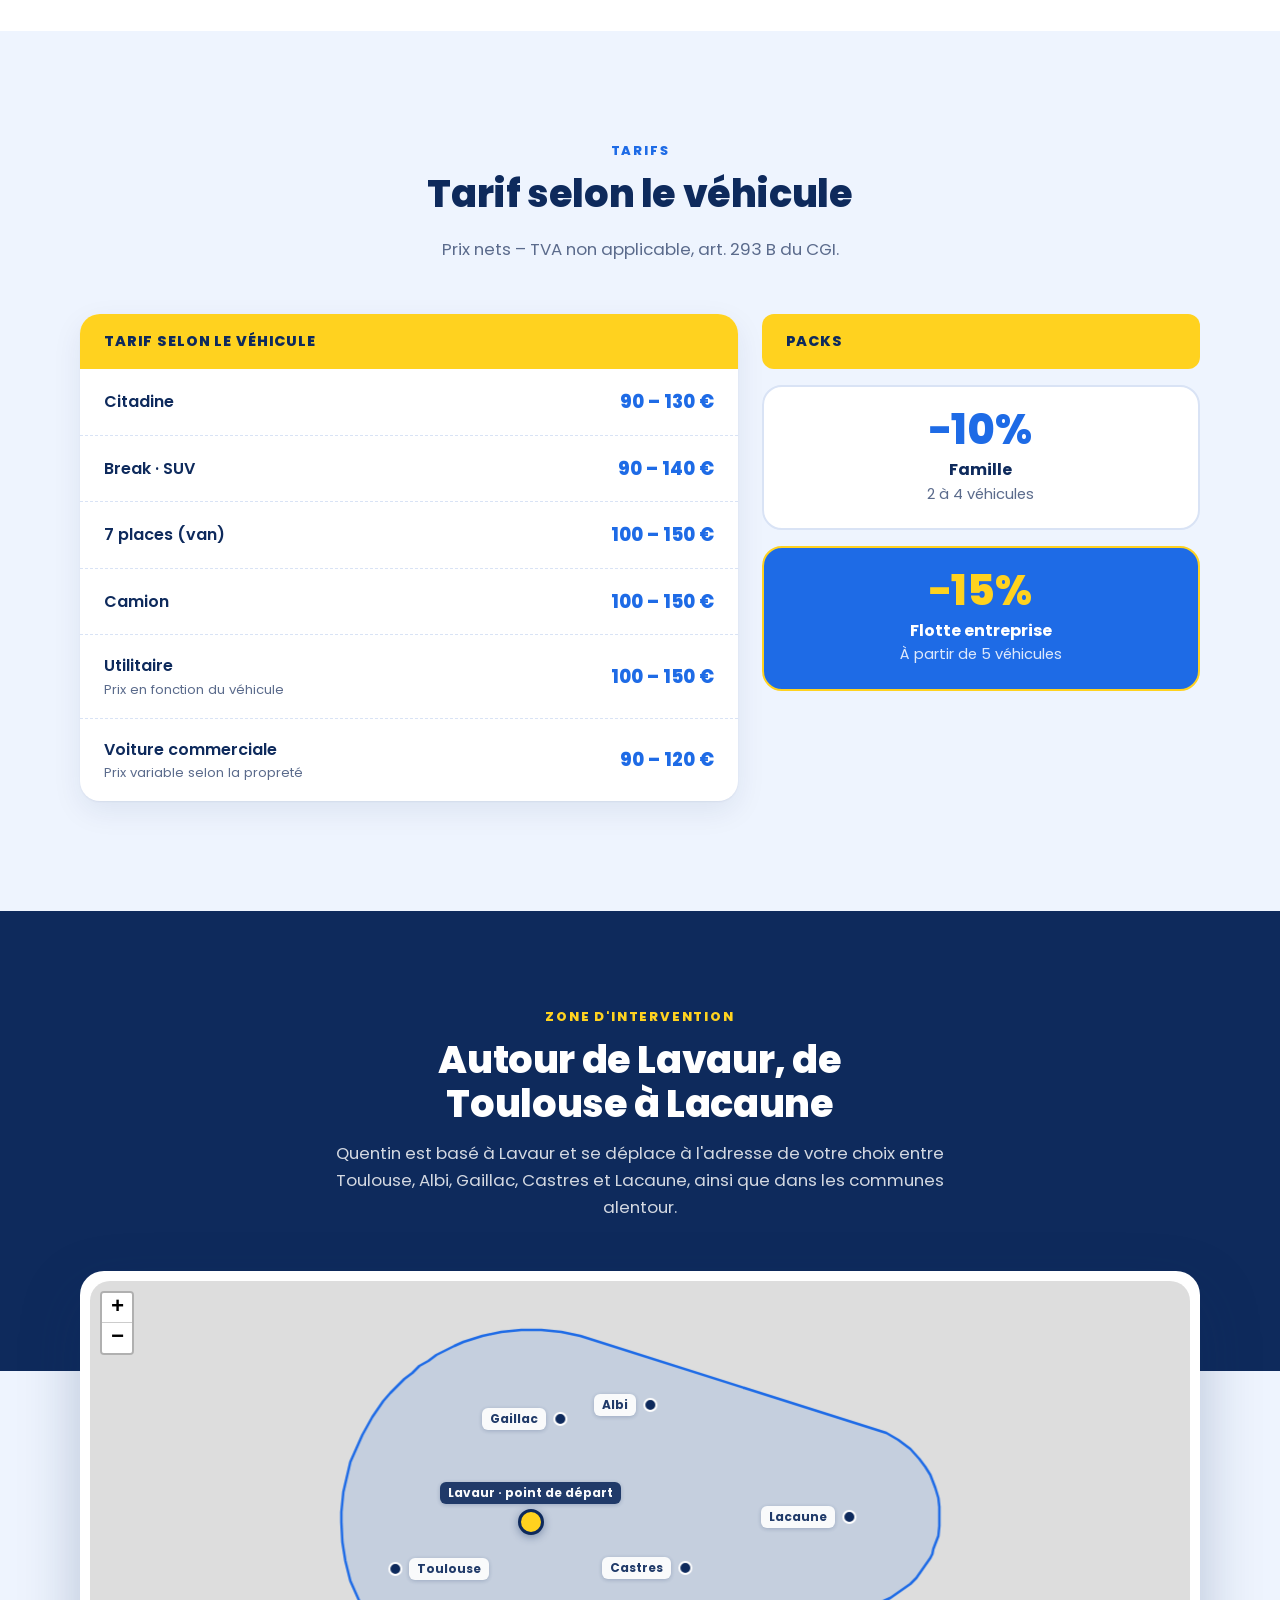
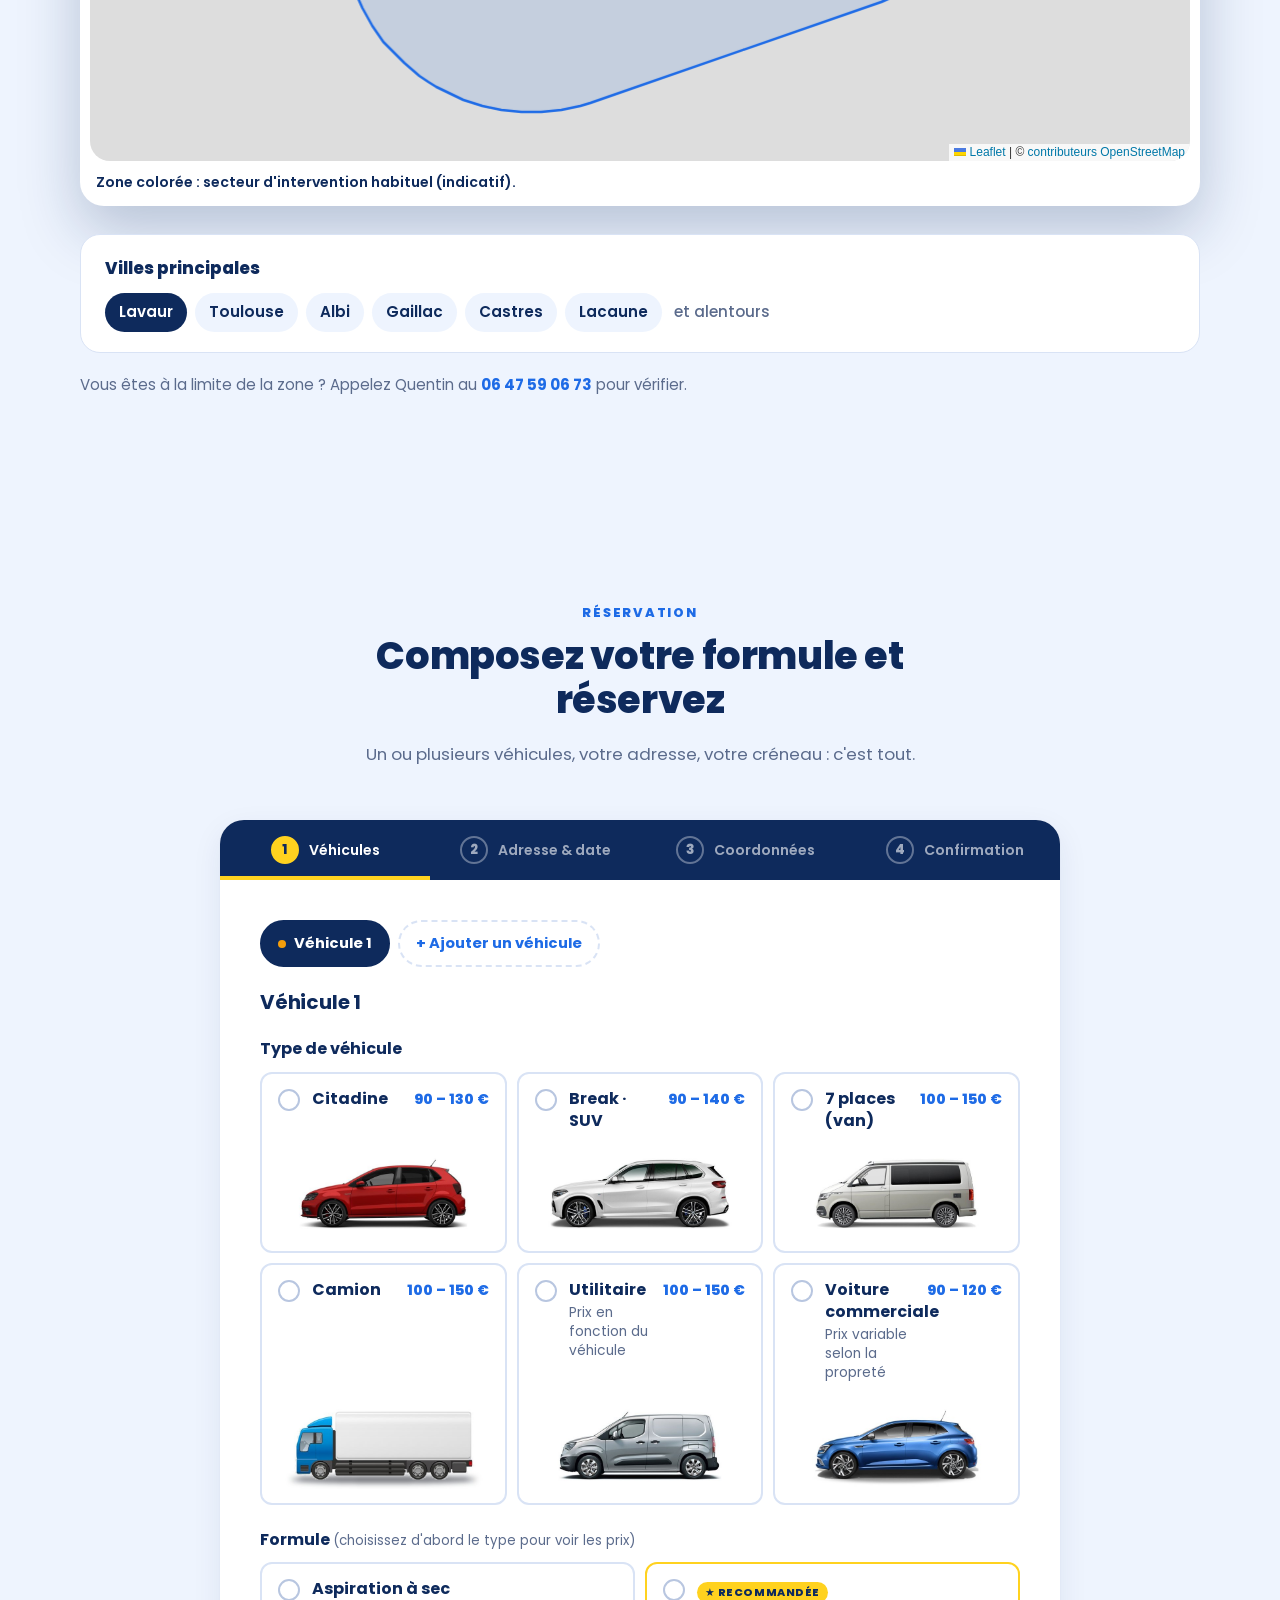
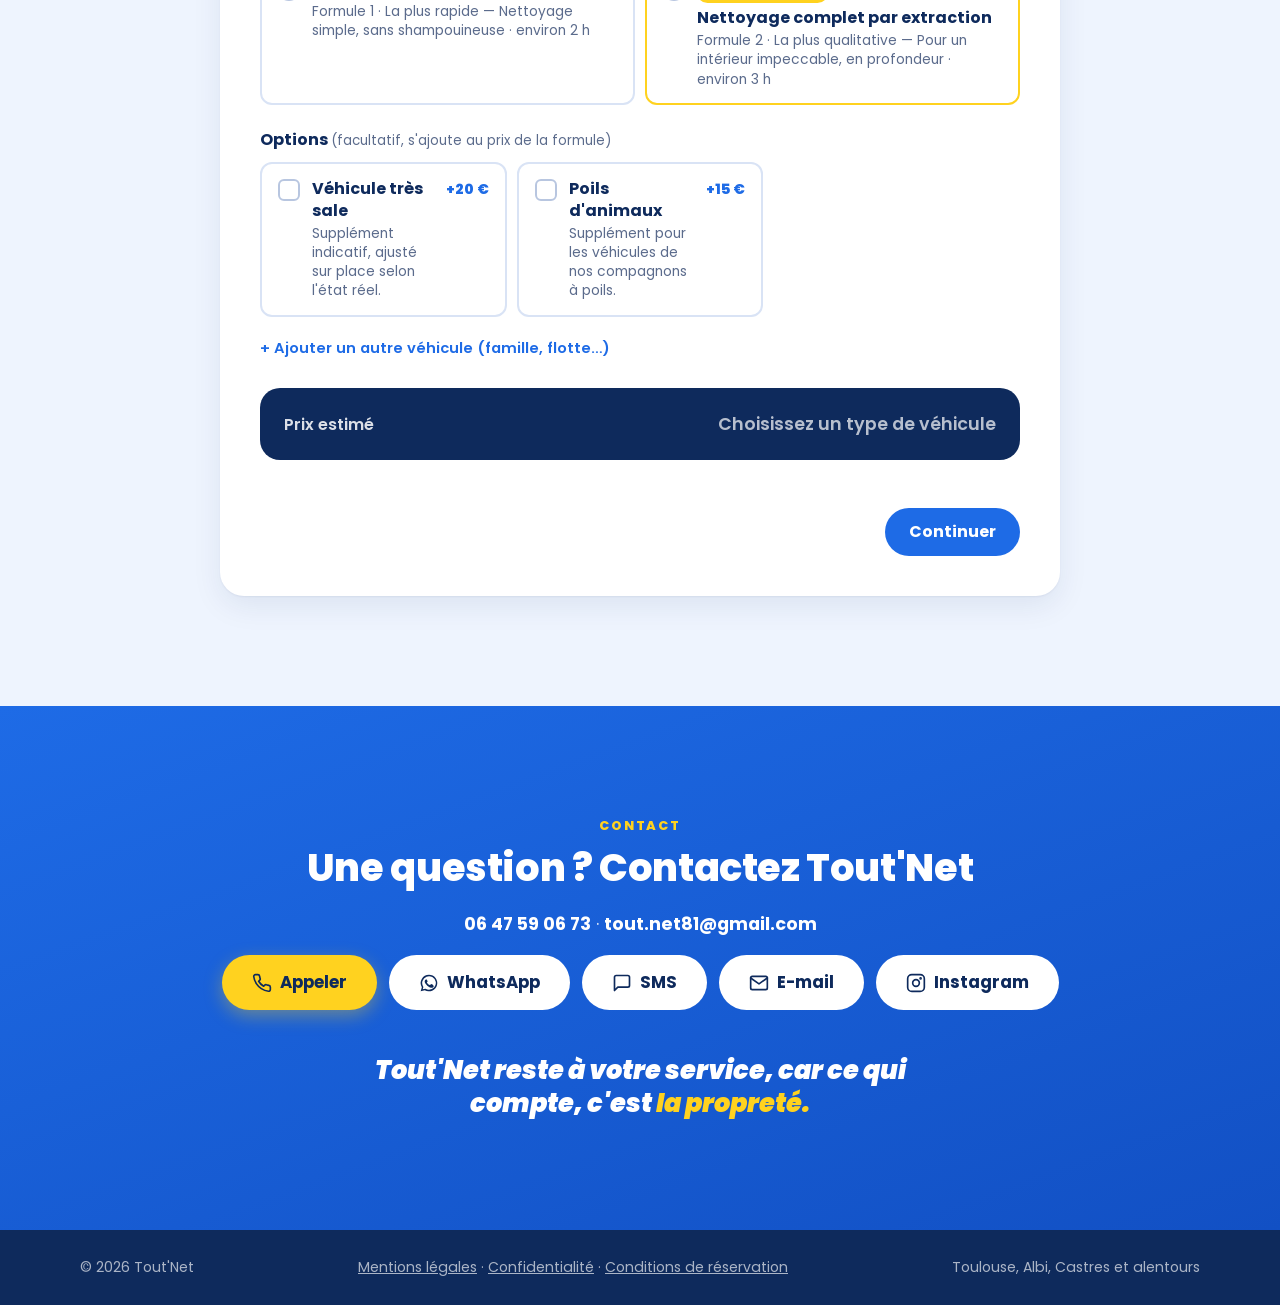
==== commit da9f3a92: "Synchronise : nom de domaine toutnet-nettoyage.fr Co-Authored-By: Claude Opus 5.5 <noreply@anthropic" ====
--- a/toutnet/site/index.html
+++ b/toutnet/site/index.html
@@ -6,16 +6,16 @@
   <title>Tout'Net — Nettoyage intérieur de voiture à domicile · Lavaur, Albi, Castres, Toulouse</title>
   <meta name="description" content="Tout'Net nettoie l'intérieur de votre voiture chez vous : aspiration, shampouinage des sièges, nettoyage complet par extraction. Lavaur, Albi, Castres, Toulouse et alentours. Dès 90 €, réservation en ligne.">
   <meta name="theme-color" content="#1559d6">
-  <link rel="canonical" href="https://contactsynhapse-maker.github.io/toutnet/">
+  <link rel="canonical" href="https://toutnet-nettoyage.fr/">
 
   <!-- Aperçu du lien partagé (Instagram, WhatsApp, SMS…) -->
   <meta property="og:type" content="website">
   <meta property="og:locale" content="fr_FR">
   <meta property="og:site_name" content="Tout'Net">
-  <meta property="og:url" content="https://contactsynhapse-maker.github.io/toutnet/">
+  <meta property="og:url" content="https://toutnet-nettoyage.fr/">
   <meta property="og:title" content="Tout'Net — Nettoyage intérieur de voiture à domicile">
   <meta property="og:description" content="Un intérieur de véhicule impeccable, sans vous déplacer. Lavaur, Albi, Castres, Toulouse. Réservez votre créneau en ligne.">
-  <meta property="og:image" content="https://contactsynhapse-maker.github.io/toutnet/assets/logo.png">
+  <meta property="og:image" content="https://toutnet-nettoyage.fr/assets/logo.png">
 
   <!-- Informations pour Google (entreprise locale) -->
   <script type="application/ld+json">
@@ -24,9 +24,9 @@
     "@type": "AutoWash",
     "name": "Tout'Net",
     "description": "Nettoyage intérieur de véhicules à domicile : aspiration à sec et nettoyage complet par extraction.",
-    "url": "https://contactsynhapse-maker.github.io/toutnet/",
-    "logo": "https://contactsynhapse-maker.github.io/toutnet/assets/logo.png",
-    "image": "https://contactsynhapse-maker.github.io/toutnet/assets/logo.png",
+    "url": "https://toutnet-nettoyage.fr/",
+    "logo": "https://toutnet-nettoyage.fr/assets/logo.png",
+    "image": "https://toutnet-nettoyage.fr/assets/logo.png",
     "telephone": "+33647590673",
     "email": "tout.net81@gmail.com",
     "priceRange": "90 € – 150 €",
--- a/toutnet/site/css/style.css
+++ b/toutnet/site/css/style.css
@@ -149,7 +149,7 @@
 }
 
 /* ---------- Avantages ---------- */
-.perks { position: relative; z-index: 2; margin-top: -44px; }
+.perks { position: relative; z-index: 2; margin-top: -44px; padding-bottom: clamp(48px, 7vw, 80px); }
 .perks__grid {
   display: grid; grid-template-columns: repeat(4, 1fr); gap: 0;
   background: var(--c-white); border-radius: var(--radius); box-shadow: var(--shadow-lg); overflow: hidden;
